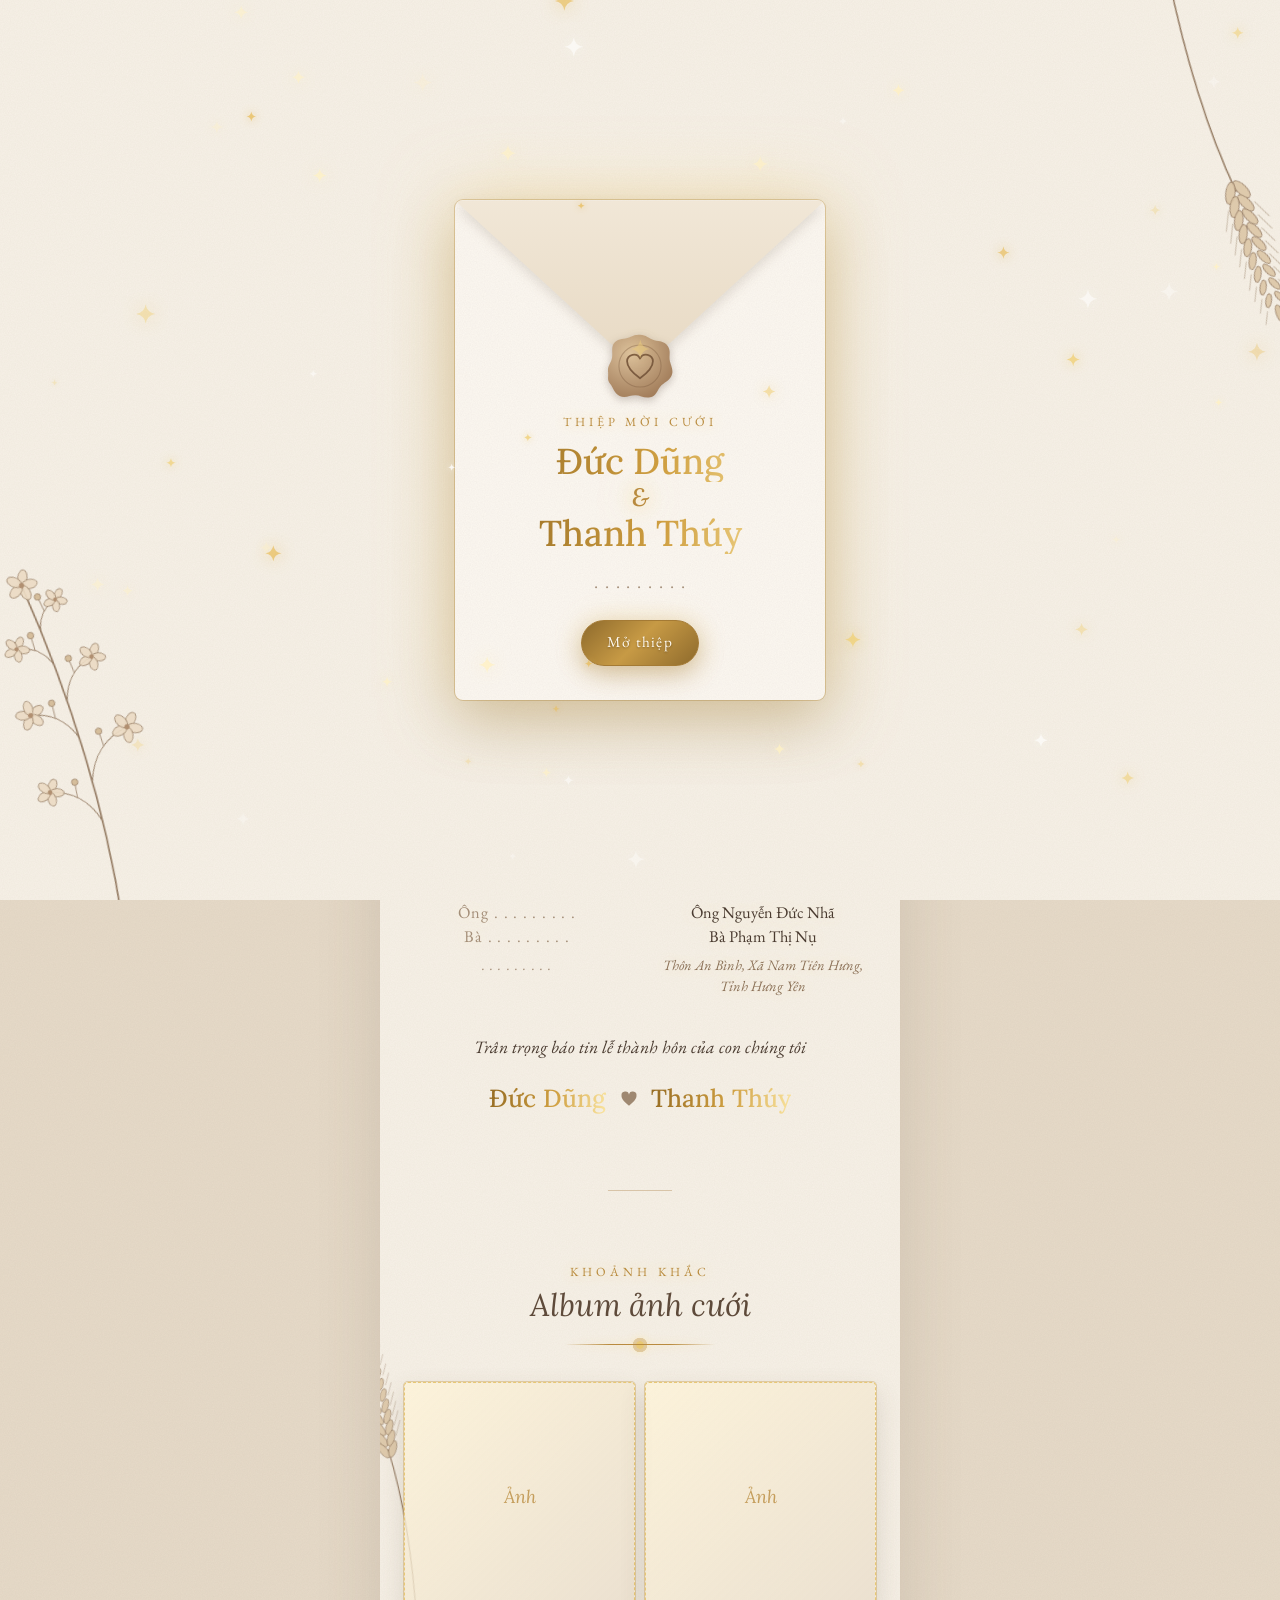
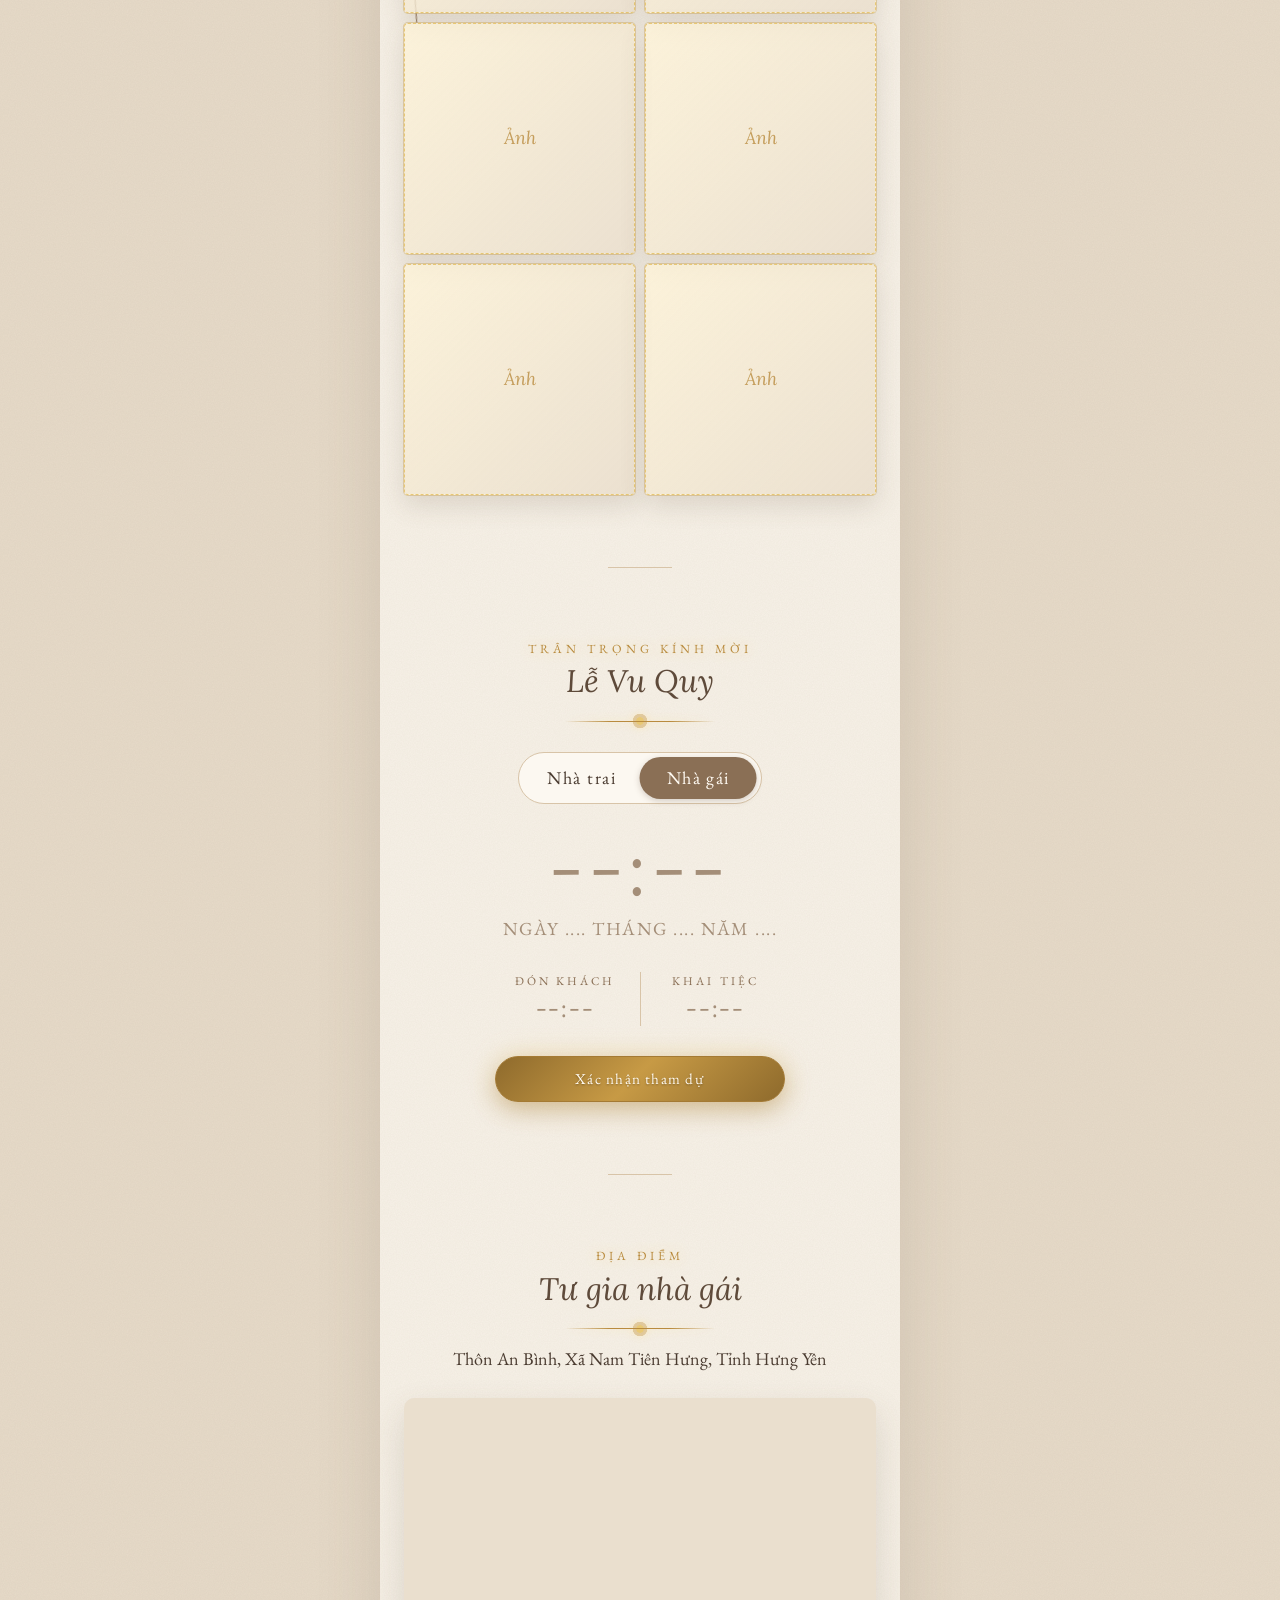
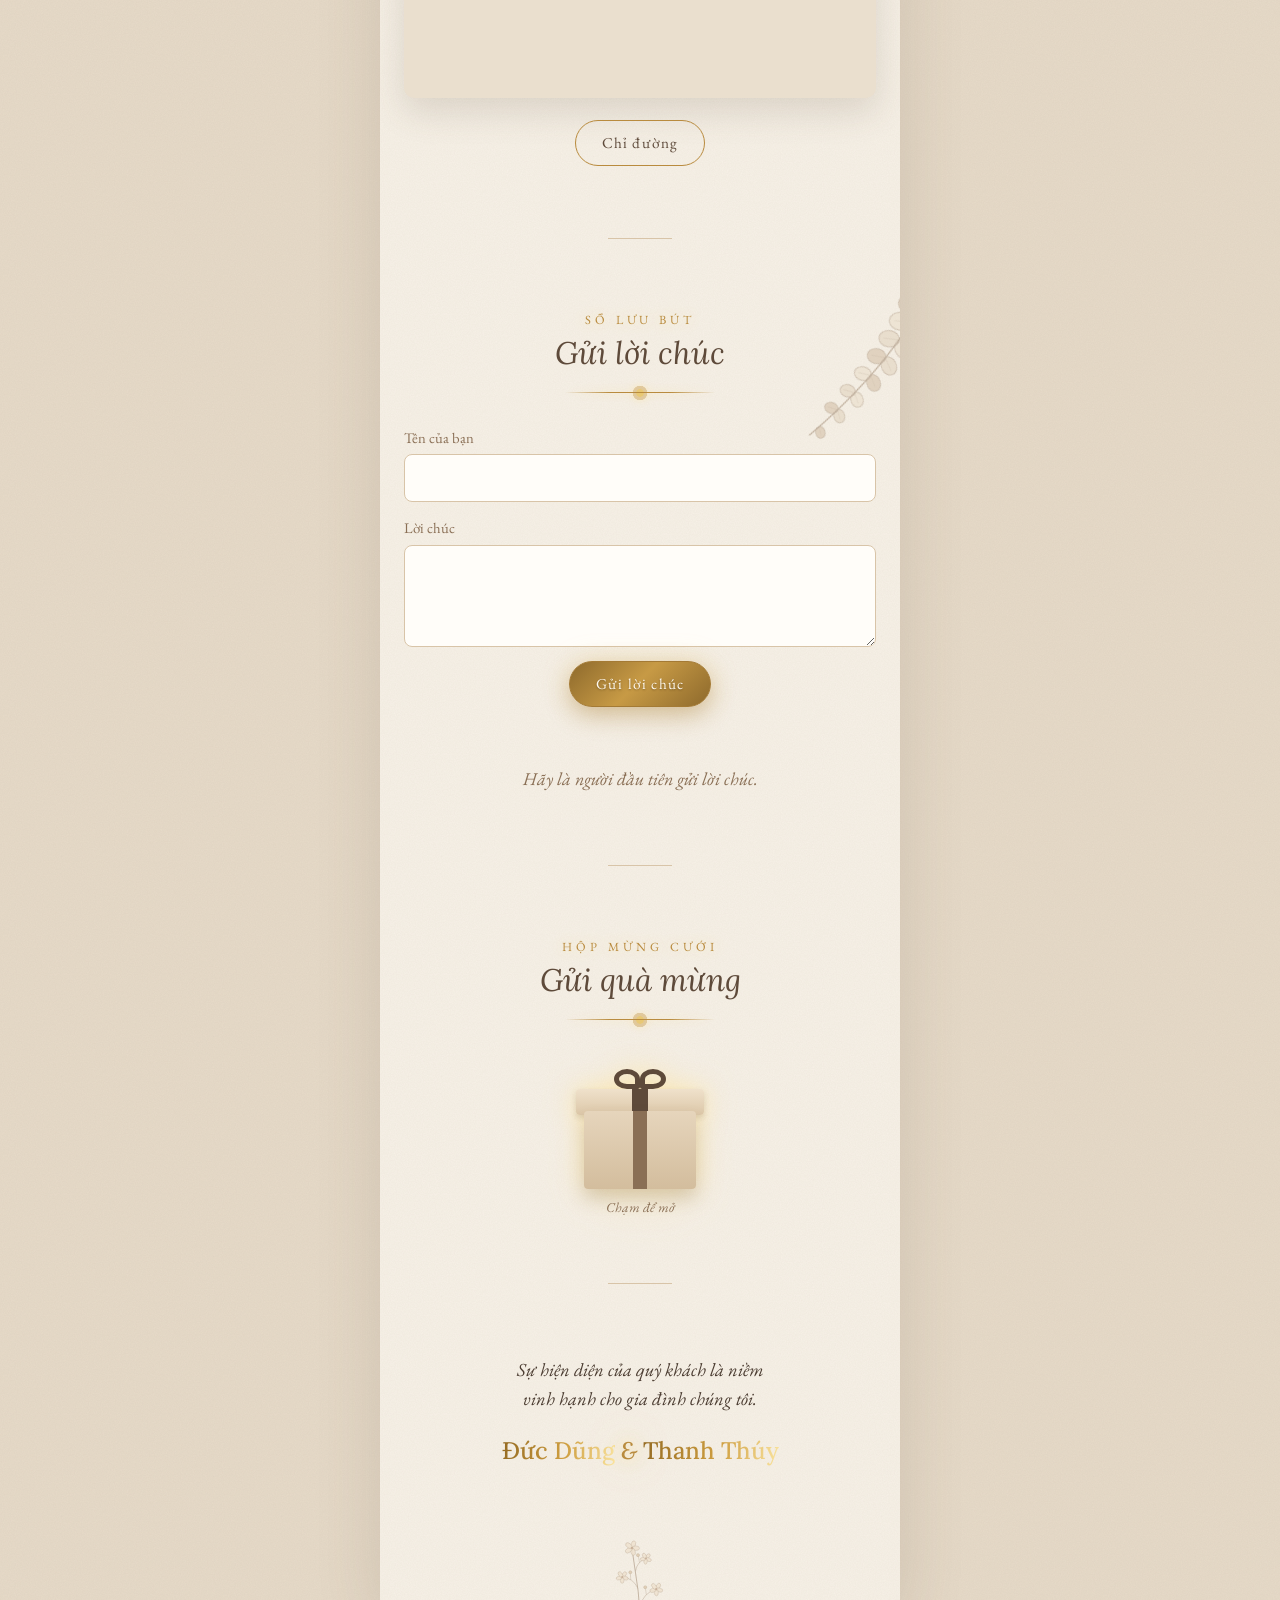
==== index.html @ 17ef4155 "Thiep cuoi Thanh Thuy va Duc Dung" ====
<!doctype html>
<html lang="vi">
<head>
  <meta charset="utf-8">
  <meta name="viewport" content="width=device-width, initial-scale=1">
  <title>Thiệp cưới Đức Dũng &amp; Thanh Thúy</title>
  <meta name="description" content="Trân trọng kính mời bạn đến chung vui cùng gia đình chúng tôi.">
  <!-- Link preview on Zalo / Facebook / Messenger. Edit these three lines by hand. -->
  <meta property="og:title" content="Thiệp cưới Đức Dũng &amp; Thanh Thúy">
  <meta property="og:description" content="Trân trọng kính mời bạn đến chung vui cùng gia đình chúng tôi.">
  <meta property="og:type" content="website">
  <meta name="theme-color" content="#f7f1e7">
  <link rel="preconnect" href="https://fonts.googleapis.com">
  <link rel="preconnect" href="https://fonts.gstatic.com" crossorigin>
  <link href="https://fonts.googleapis.com/css2?family=Lora:ital,wght@0,400;0,500;0,600;1,400;1,500&family=EB+Garamond:ital,wght@0,400;0,500;1,400&display=swap" rel="stylesheet">
  <link rel="stylesheet" href="css/style.css">
  <link rel="stylesheet" href="css/sparkle.css">
</head>
<body class="is-locked">

  <svg width="0" height="0" class="sprite" aria-hidden="true">
    <defs>
      <radialGradient id="sealFill" cx="35%" cy="30%" r="75%">
        <stop offset="0" stop-color="#dcc19c"/>
        <stop offset="1" stop-color="#a27d5a"/>
      </radialGradient>
      <symbol id="seal" viewBox="0 0 100 100">
        <path fill="url(#sealFill)" d="M50 4c9 0 13 6 21 8s15 1 20 9 1 14 3 22 6 14 2 22-11 9-16 15-6 14-15 16-14-3-22-3-15 5-23 1-9-12-14-18S4 67 3 58s5-13 6-21-2-16 4-22 14-4 21-7 9-4 16-4z"/>
        <circle cx="50" cy="50" r="31" fill="none" stroke="#7b5b40" stroke-opacity=".4" stroke-width="1.5"/>
        <path fill="none" stroke="#7b5b40" stroke-width="2.6" stroke-linecap="round" stroke-linejoin="round" d="M50 68C36 58 31 50 31 43a10 10 0 0 1 19-4 10 10 0 0 1 19 4c0 7-5 15-19 25z"/>
      </symbol>
    </defs>
  </svg>

  <!-- ===== Cover ===== -->
  <div class="cover" id="cover">
    <div class="petals" id="petals" aria-hidden="true"></div>
    <img class="decor cover__decor cover__decor--left" data-decor="flower" alt="">
    <img class="decor cover__decor cover__decor--right" data-decor="grain" alt="">
    <div class="envelope">
      <div class="envelope__flap-wrap" aria-hidden="true"><div class="envelope__flap"></div></div>
      <svg class="envelope__seal" aria-hidden="true"><use href="#seal"/></svg>
      <p class="eyebrow">Thiệp mời cưới</p>
      <h1 class="cover__names">
        <span data-text="groom"></span>
        <span class="amp">&amp;</span>
        <span data-text="bride"></span>
      </h1>
      <p class="cover__date" id="coverDate"></p>
      <p class="cover__guest" id="coverGuest" hidden>Trân trọng kính mời<br><strong id="guestName"></strong></p>
      <button class="btn btn--solid" id="openBtn" type="button">Mở thiệp</button>
    </div>
  </div>

  <main class="invite" id="invite">

    <!-- ===== Hero ===== -->
    <section class="section hero">
      <img class="decor hero__decor" data-decor="leaf" data-parallax="0.12" alt="">
      <p class="eyebrow reveal">Chúng mình cưới</p>
      <figure class="polaroid reveal">
        <img id="couplePhoto" alt="Ảnh cô dâu và chú rể">
        <svg class="polaroid__seal" aria-hidden="true"><use href="#seal"/></svg>
      </figure>
      <h2 class="hero__names reveal">
        <span data-text="groom"></span>
        <span class="amp">&amp;</span>
        <span data-text="bride"></span>
      </h2>
    </section>

    <!-- ===== Families ===== -->
    <section class="section families">
      <div class="families__grid reveal">
        <div class="family" id="familyGroom"></div>
        <div class="family" id="familyBride"></div>
      </div>
      <p class="announcement reveal" id="announcement"></p>
      <p class="families__names reveal">
        <span data-text="groom"></span>
        <svg class="mini-heart" viewBox="0 0 24 24" aria-hidden="true"><path d="M12 20C5 14.5 3 11 3 8a4.5 4.5 0 0 1 9-1 4.5 4.5 0 0 1 9 1c0 3-2 6.500-9 12z"/></svg>
        <span data-text="bride"></span>
      </p>
    </section>

    <!-- ===== Album ===== -->
    <section class="section album-section">
      <img class="decor album__decor" data-decor="grain" data-parallax="0.1" alt="">
      <p class="eyebrow reveal">Khoảnh khắc</p>
      <h2 class="title reveal">Album ảnh cưới</h2>
      <div class="album" id="album"></div>
    </section>

    <!-- ===== Event info ===== -->
    <section class="section event" id="event">
      <p class="eyebrow reveal">Trân trọng kính mời</p>
      <div data-swap><h2 class="title reveal" id="eventTitle"></h2></div>

      <div class="side-switch reveal" role="group" aria-label="Chọn tiệc nhà trai hoặc nhà gái">
        <button type="button" class="side-switch__btn" data-side="groom"></button>
        <button type="button" class="side-switch__btn" data-side="bride"></button>
      </div>

      <div class="event__body" id="eventBody" data-swap>
        <p class="event__time" id="eventTime"></p>
        <p class="event__date" id="eventDate"></p>
        <p class="event__lunar" id="eventLunar"></p>

        <dl class="event__times">
          <div><dt>Đón khách</dt><dd id="eventArrival"></dd></div>
          <div><dt>Khai tiệc</dt><dd id="eventStart"></dd></div>
        </dl>

        <div class="calendar" id="calendar"></div>

        <div class="event__actions">
          <button class="btn btn--solid" id="rsvpBtn" type="button">Xác nhận tham dự</button>
          <a class="btn" id="gcalLink" target="_blank" rel="noopener">Thêm vào lịch Google</a>
          <a class="text-link" id="icsLink">Tải tệp lịch (.ics)</a>
        </div>
      </div>
    </section>

    <!-- ===== Map ===== -->
    <section class="section map-section">
      <img class="decor map__decor" data-decor="leaf" data-parallax="0.1" alt="">
      <p class="eyebrow reveal">Địa điểm</p>
      <div data-swap>
        <h2 class="title reveal" id="venueName"></h2>
        <p class="address reveal" id="venueAddress"></p>
        <div class="map reveal"><iframe id="mapFrame" title="Bản đồ địa điểm tổ chức" loading="lazy" referrerpolicy="no-referrer-when-downgrade" allowfullscreen></iframe></div>
        <a class="btn reveal" id="directionsLink" target="_blank" rel="noopener">Chỉ đường</a>
      </div>
    </section>

    <!-- ===== Guestbook ===== -->
    <section class="section guestbook">
      <p class="eyebrow reveal">Sổ lưu bút</p>
      <h2 class="title reveal">Gửi lời chúc</h2>
      <form class="form reveal" id="wishForm" novalidate>
        <label class="field"><span>Tên của bạn</span>
          <input name="name" type="text" maxlength="60" required autocomplete="name"></label>
        <label class="field"><span>Lời chúc</span>
          <textarea name="message" rows="3" maxlength="500" required></textarea></label>
        <label class="field field--trap" aria-hidden="true"><span>Website</span>
          <input name="website" type="text" tabindex="-1" autocomplete="off"></label>
        <button class="btn btn--solid" type="submit">Gửi lời chúc</button>
      </form>
      <ul class="wishes" id="wishList" aria-live="polite"></ul>
      <p class="wishes__empty" id="wishEmpty">Hãy là người đầu tiên gửi lời chúc.</p>
    </section>

    <!-- ===== Gift ===== -->
    <section class="section gift">
      <p class="eyebrow reveal">Hộp mừng cưới</p>
      <h2 class="title reveal">Gửi quà mừng</h2>
      <button class="giftbox reveal" id="giftBox" type="button" aria-expanded="false" aria-controls="giftPanel">
        <span class="giftbox__lid"></span>
        <span class="giftbox__base"></span>
        <span class="giftbox__hint">Chạm để mở</span>
      </button>
      <div class="gift__panel" id="giftPanel" data-swap hidden>
        <img class="gift__qr" id="giftQr" alt="Mã QR chuyển khoản">
        <p class="gift__bank" id="giftBank"></p>
        <p class="gift__name" id="giftName"></p>
        <p class="gift__number"><span id="giftNumber"></span>
          <button class="text-link" id="copyBtn" type="button">Sao chép</button></p>
      </div>
    </section>

    <!-- ===== Footer ===== -->
    <footer class="section footer">
      <img class="decor footer__decor" data-decor="flower" alt="">
      <p class="footer__thanks" id="thanks"></p>
      <p class="footer__names"><span data-text="groom"></span> <span class="amp">&amp;</span> <span data-text="bride"></span></p>
    </footer>
  </main>

  <!-- Petals drifting over the page after the cover opens -->
  <div class="petals petals--page" id="pagePetals" aria-hidden="true"></div>

  <!-- Floating music toggle -->
  <button class="music" id="musicBtn" type="button" aria-pressed="false" aria-label="Bật hoặc tắt nhạc" hidden>
    <svg viewBox="0 0 24 24" aria-hidden="true"><path d="M9 18V6l10-2v12"/><circle cx="6.500" cy="18" r="2.500"/><circle cx="16.500" cy="16" r="2.500"/></svg>
  </button>
  <audio id="bgm" loop preload="none"></audio>

  <!-- RSVP dialog -->
  <dialog class="dialog" id="rsvpDialog" aria-labelledby="rsvpTitle">
    <form class="form" id="rsvpForm" novalidate>
      <h2 class="title" id="rsvpTitle">Xác nhận tham dự</h2>
      <p class="dialog__sub" id="rsvpSide"></p>
      <label class="field"><span>Tên của bạn</span>
        <input name="name" type="text" maxlength="60" required autocomplete="name"></label>
      <fieldset class="field choice">
        <legend>Bạn sẽ tham dự chứ?</legend>
        <label><input type="radio" name="attending" value="Có" checked> Có, mình sẽ đến</label>
        <label><input type="radio" name="attending" value="Không"> Rất tiếc, mình không đến được</label>
      </fieldset>
      <label class="field"><span>Số người tham dự</span>
        <select name="guests">
          <option>1</option><option>2</option><option>3</option><option>4</option><option>5</option>
        </select></label>
      <label class="field"><span>Lời nhắn (không bắt buộc)</span>
        <textarea name="note" rows="2" maxlength="300"></textarea></label>
      <label class="field field--trap" aria-hidden="true"><span>Website</span>
        <input name="website" type="text" tabindex="-1" autocomplete="off"></label>
      <div class="dialog__actions">
        <button class="btn" type="button" id="rsvpCancel">Đóng</button>
        <button class="btn btn--solid" type="submit">Gửi xác nhận</button>
      </div>
    </form>
  </dialog>

  <!-- Photo viewer -->
  <dialog class="lightbox" id="lightbox" aria-label="Xem ảnh">
    <button class="lightbox__nav lightbox__nav--prev" type="button" aria-label="Ảnh trước">‹</button>
    <img id="lightboxImg" alt="">
    <button class="lightbox__nav lightbox__nav--next" type="button" aria-label="Ảnh sau">›</button>
    <button class="lightbox__close" type="button" aria-label="Đóng">×</button>
  </dialog>

  <div class="toast" id="toast" role="status" aria-live="polite"></div>

  <script src="config.js"></script>
  <script src="assets/album/photos.js"></script>
  <script src="js/app.js"></script>
  <script src="js/sparkle.js"></script>
</body>
</html>
---- css/style.css ----
:root {
  --paper: #f7f1e7;
  --cream: #fcf8f1;
  --beige: #eadfce;
  --sand: #d8c4a8;
  --brown: #8a6f55;
  --brown-deep: #5e4a3a;
  --ink: #4a3b30;
  --shadow: 0 14px 34px rgba(94, 74, 58, .16);
  --display: "Lora", Georgia, serif;
  --body: "EB Garamond", Georgia, serif;
  --grain: url("data:image/svg+xml,%3Csvg xmlns='http://www.w3.org/2000/svg' width='220' height='220'%3E%3Cfilter id='n'%3E%3CfeTurbulence type='fractalNoise' baseFrequency='.85' numOctaves='3' stitchTiles='stitch'/%3E%3CfeColorMatrix values='0 0 0 0 .37 0 0 0 0 .29 0 0 0 0 .23 0 0 0 .09 0'/%3E%3C/filter%3E%3Crect width='220' height='220' filter='url(%23n)'/%3E%3C/svg%3E");
}

*, *::before, *::after { box-sizing: border-box; }

html { scroll-behavior: smooth; -webkit-text-size-adjust: 100%; }

body {
  margin: 0;
  background: #e6dac8 var(--grain);
  color: var(--ink);
  font-family: var(--body);
  font-size: 18px;
  line-height: 1.6;
}

body.is-locked { overflow: hidden; }

img { max-width: 100%; display: block; }
h1, h2, p, ul, dl, dd, figure, fieldset { margin: 0; padding: 0; }
fieldset { border: 0; }
button, input, textarea, select { font: inherit; color: inherit; }
[hidden] { display: none !important; }
.sprite { position: absolute; }

/* ---------- shared pieces ---------- */
.eyebrow {
  font-size: .78rem;
  letter-spacing: .32em;
  text-transform: uppercase;
  color: var(--brown);
}

.title {
  font-family: var(--display);
  font-weight: 400;
  font-style: italic;
  font-size: clamp(1.55rem, 6.6vw, 1.95rem);
  line-height: 1.15;
  color: var(--brown-deep);
  margin-top: .35rem;
  text-wrap: balance;
}

.amp { font-family: var(--display); font-style: italic; color: var(--brown); }

.btn {
  display: inline-flex;
  align-items: center;
  justify-content: center;
  min-height: 46px;
  padding: .55rem 1.6rem;
  border: 1px solid var(--brown);
  border-radius: 999px;
  background: transparent;
  color: var(--brown-deep);
  font-size: .95rem;
  letter-spacing: .08em;
  text-decoration: none;
  cursor: pointer;
  transition: background .25s, color .25s, transform .15s;
}
.btn:hover { background: var(--beige); }
.btn:active { transform: scale(.98); }
.btn--solid { background: var(--brown); color: #fffaf2; }
.btn--solid:hover { background: var(--brown-deep); }
.btn[disabled] { opacity: .55; cursor: progress; }

.text-link {
  background: none;
  border: 0;
  padding: .35rem .2rem;
  color: var(--brown);
  font-size: .95rem;
  text-decoration: underline;
  text-underline-offset: 3px;
  cursor: pointer;
}

:focus-visible { outline: 2px solid var(--brown-deep); outline-offset: 3px; }

.decor { position: absolute; pointer-events: none; user-select: none; opacity: .9; will-change: transform; }

.reveal { opacity: 0; transform: translateY(18px); transition: opacity .9s ease, transform .9s ease; }
.reveal.is-visible { opacity: 1; transform: none; }

/* ---------- cover ---------- */
.cover {
  position: fixed;
  inset: 0;
  z-index: 50;
  display: grid;
  place-items: center;
  padding: 24px 16px;
  overflow: hidden;
  background: var(--paper) var(--grain);
  transition: opacity .9s ease .55s, transform 1.1s ease .55s, visibility 0s linear 1.7s;
}
.cover.is-open { opacity: 0; transform: translateY(-5%); visibility: hidden; pointer-events: none; }

.cover__decor--left { left: -40px; bottom: -30px; width: min(46vw, 230px); transform: rotate(-14deg); }
.cover__decor--right { right: -6px; top: -40px; width: min(26vw, 120px); transform: rotate(160deg); }

.envelope {
  position: relative;
  width: min(100%, 370px);
  padding: 212px 26px 34px;
  border-radius: 8px;
  background: var(--cream) var(--grain);
  box-shadow: var(--shadow), 0 0 0 1px rgba(138, 111, 85, .12);
  text-align: center;
}
.envelope__flap-wrap {
  position: absolute;
  inset: 0 0 auto;
  height: 170px;
  filter: drop-shadow(0 5px 6px rgba(94, 74, 58, .16));
  perspective: 900px;
}
.envelope__flap {
  height: 100%;
  border-radius: 8px 8px 0 0;
  background: linear-gradient(#f1e7d7, #e7d9c3);
  clip-path: polygon(0 0, 100% 0, 50% 100%);
  transform-origin: top;
  transition: transform .8s cubic-bezier(.6, 0, .3, 1);
}
.envelope__seal {
  position: absolute;
  top: 132px;
  left: 50%;
  width: 68px;
  height: 68px;
  margin-left: -34px;
  filter: drop-shadow(0 3px 4px rgba(94, 74, 58, .3));
  transition: opacity .35s, transform .5s;
}
.cover.is-opening .envelope__flap { transform: rotateX(180deg); }
.cover.is-opening .envelope__seal { opacity: 0; transform: scale(.7); }

.cover__names {
  margin-top: .6rem;
  font-family: var(--display);
  font-weight: 500;
  font-size: clamp(1.8rem, 8.4vw, 2.25rem);
  line-height: 1.1;
  color: var(--brown-deep);
}
.cover__names span { display: block; }
.cover__names .amp { font-size: .7em; margin: .1em 0; }
.cover__date { margin-top: .9rem; letter-spacing: .28em; color: var(--brown); }
.cover__guest { margin-top: 1rem; font-style: italic; line-height: 1.4; }
.cover__guest strong { font-style: normal; font-weight: 500; font-size: 1.15rem; color: var(--brown-deep); }
.cover .btn { margin-top: 1.4rem; }

.petals { position: absolute; inset: 0; overflow: hidden; pointer-events: none; }
.petals--page { position: fixed; z-index: 30; animation: petals-in 2.5s ease 1s both; }
.petals--page .petal { opacity: .6; }
@keyframes petals-in { from { opacity: 0; } }
.petal {
  position: absolute;
  top: -40px;
  border-radius: 80% 0 80% 0;
  background: linear-gradient(135deg, #ecdcc4, #c9ab88);
  opacity: .75;
  animation: petal-fall linear infinite;
}
@keyframes petal-fall {
  0% { transform: translate3d(0, -5vh, 0) rotate(0deg); }
  50% { transform: translate3d(var(--drift), 55vh, 0) rotate(180deg); }
  100% { transform: translate3d(calc(var(--drift) * -.6), 112vh, 0) rotate(380deg); }
}

/* ---------- invitation column ---------- */
.invite {
  position: relative;
  max-width: 520px;
  margin: 0 auto;
  overflow: hidden;
  background: var(--paper) var(--grain);
  box-shadow: 0 0 60px rgba(94, 74, 58, .16);
}

.section { position: relative; padding: 72px 24px; text-align: center; }
.section + .section::before {
  content: "";
  position: absolute;
  top: 0;
  left: 50%;
  width: 64px;
  height: 1px;
  margin-left: -32px;
  background: var(--sand);
}

/* hero */
.hero { padding-top: 84px; }
.hero__decor { right: -58px; top: 30px; width: 170px; transform: rotate(18deg); }
.polaroid {
  position: relative;
  width: min(78%, 310px);
  margin: 34px auto 0;
  padding: 14px 14px 58px;
  background: #fffdf9;
  box-shadow: var(--shadow);
  rotate: -2.5deg;
}
.polaroid::before {
  content: "";
  position: absolute;
  top: -15px;
  left: 50%;
  width: 96px;
  height: 30px;
  margin-left: -48px;
  background: rgba(216, 196, 168, .8);
  rotate: 3deg;
}
.polaroid img { width: 100%; aspect-ratio: 4 / 5; object-fit: cover; background: var(--beige); }
.polaroid__seal {
  position: absolute;
  right: -20px;
  bottom: 18px;
  width: 76px;
  height: 76px;
  filter: drop-shadow(0 3px 4px rgba(94, 74, 58, .3));
}
.hero__names {
  margin-top: 46px;
  font-family: var(--display);
  font-weight: 500;
  font-size: clamp(1.9rem, 9vw, 2.5rem);
  line-height: 1.08;
  color: var(--brown-deep);
}
.hero__names span { display: block; }
.hero__names .amp { font-size: .65em; margin: .12em 0; }

/* families */
.families__grid { display: grid; grid-template-columns: 1fr 1fr; gap: 20px; }
.family h3 {
  margin: 0 0 .5rem;
  font-size: .78rem;
  font-weight: 400;
  letter-spacing: .28em;
  text-transform: uppercase;
  color: var(--brown);
}
.family p { font-size: 1.02rem; line-height: 1.45; }
.family .family__address { margin-top: .4rem; font-size: .9rem; font-style: italic; color: var(--brown); }
.announcement { margin: 36px auto 0; max-width: 20em; font-style: italic; font-size: 1.1rem; text-wrap: balance; }
.families__names {
  margin-top: 18px;
  display: flex;
  flex-wrap: wrap;
  align-items: center;
  justify-content: center;
  gap: .2em .5em;
  font-family: var(--display);
  font-size: 1.55rem;
  font-weight: 500;
  color: var(--brown-deep);
}
.mini-heart { width: 20px; height: 20px; fill: var(--brown); opacity: .8; }

/* album */
.album__decor { left: -34px; top: 16px; width: 92px; transform: rotate(-12deg); }
.album { margin-top: 30px; }
.album--masonry { columns: 2; column-gap: 10px; }
.album--masonry .album__item { margin-bottom: 10px; break-inside: avoid; }
.album--grid { display: grid; grid-template-columns: repeat(2, 1fr); gap: 10px; }
.album--grid .album__item img { aspect-ratio: 1; object-fit: cover; }
.album__item {
  display: block;
  width: 100%;
  padding: 0;
  border: 0;
  border-radius: 4px;
  overflow: hidden;
  background: var(--beige);
  cursor: zoom-in;
}
.album__item img { width: 100%; height: auto; transition: transform .6s ease; }
.album__item:hover img { transform: scale(1.03); }

/* event */
.side-switch::before {
  content: "";
  position: absolute;
  top: 4px;
  bottom: 4px;
  left: 4px;
  width: calc(50% - 4px);
  border-radius: 999px;
  background: var(--brown);
  box-shadow: 0 2px 6px rgba(94, 74, 58, .25);
  transition: transform .45s cubic-bezier(.5, 0, .2, 1);
}
.side-switch[data-side="bride"]::before { transform: translateX(100%); }
.side-switch {
  position: relative;
  display: inline-grid;
  grid-template-columns: 1fr 1fr;
  margin-top: 24px;
  padding: 4px;
  border: 1px solid var(--sand);
  border-radius: 999px;
  background: var(--cream);
}
.side-switch__btn {
  position: relative;
  min-height: 42px;
  padding: .3rem 1.5rem;
  border: 0;
  border-radius: 999px;
  background: transparent;
  letter-spacing: .08em;
  cursor: pointer;
  transition: color .45s ease;
}
.side-switch__btn[aria-pressed="true"] { color: #fffaf2; }

.event__body { margin-top: 30px; }
[data-swap] { transition: opacity .6s ease, transform .6s cubic-bezier(.2, .7, .2, 1); }
[data-swap].is-switching {
  opacity: 0;
  transform: translateY(10px) scale(.985);
  transition: opacity .28s ease, transform .28s ease;
}
.event__time {
  font-family: var(--display);
  font-size: clamp(3.3rem, 18vw, 4.4rem);
  font-weight: 400;
  line-height: 1;
  color: var(--brown-deep);
  font-variant-numeric: lining-nums;
}
.event__date { margin-top: .6rem; font-size: 1.15rem; letter-spacing: .14em; text-transform: uppercase; }
.event__lunar { margin-top: .25rem; font-style: italic; color: var(--brown); }
.event__times { display: grid; grid-template-columns: 1fr 1fr; margin: 28px auto 0; max-width: 300px; }
.event__times div + div { border-left: 1px solid var(--sand); }
.event__times dt { font-size: .74rem; letter-spacing: .26em; text-transform: uppercase; color: var(--brown); }
.event__times dd { font-family: var(--display); font-size: 1.4rem; font-weight: 500; font-variant-numeric: lining-nums; }

.calendar {
  margin: 34px auto 0;
  max-width: 330px;
  padding: 18px 14px 14px;
  border-radius: 10px;
  background: var(--cream);
  box-shadow: 0 0 0 1px rgba(138, 111, 85, .14);
}
.calendar__caption { font-family: var(--display); font-style: italic; font-size: 1.12rem; color: var(--brown-deep); }
.calendar__grid { display: grid; grid-template-columns: repeat(7, 1fr); gap: 2px; margin-top: 10px; font-variant-numeric: lining-nums; }
.calendar__grid span { display: grid; place-items: center; aspect-ratio: 1; font-size: .95rem; }
.calendar__grid .is-head { font-size: .7rem; letter-spacing: .08em; color: var(--brown); }
.calendar__grid .is-day { border-radius: 50%; background: var(--brown); color: #fffaf2; font-weight: 500; box-shadow: 0 0 0 4px rgba(138, 111, 85, .18); }

.event__actions { display: flex; flex-direction: column; align-items: center; gap: 10px; margin-top: 30px; }
.event__actions .btn { width: min(100%, 290px); }

/* map */
.map__decor { right: -52px; bottom: 30px; width: 130px; transform: rotate(-150deg); opacity: .5; }
.address { margin: .6rem auto 0; max-width: 22em; text-wrap: balance; }
.map { margin: 24px 0 22px; border-radius: 10px; overflow: hidden; box-shadow: var(--shadow); background: var(--beige); }
.map iframe { display: block; width: 100%; height: 300px; border: 0; filter: sepia(.18) saturate(.85); }

/* forms */
.form { display: grid; gap: 14px; margin-top: 26px; text-align: left; }
.field { display: grid; gap: 5px; font-size: .92rem; color: var(--brown); }
.field input[type="text"], .field textarea, .field select {
  width: 100%;
  padding: .6rem .8rem;
  border: 1px solid var(--sand);
  border-radius: 8px;
  background: #fffdf9;
  color: var(--ink);
  font-size: 1.05rem;
}
.field textarea { resize: vertical; }
.field--trap { position: absolute; left: -9999px; width: 1px; height: 1px; overflow: hidden; }
.choice legend { margin-bottom: 6px; }
.choice label { display: flex; align-items: center; gap: .55rem; padding: .3rem 0; font-size: 1.05rem; color: var(--ink); }
.choice input { accent-color: var(--brown); width: 18px; height: 18px; }
.form .btn { justify-self: center; }

.wishes { list-style: none; display: grid; gap: 12px; margin-top: 32px; max-height: 460px; overflow-y: auto; text-align: left; }
.wish { padding: 14px 16px; border-radius: 10px; background: var(--cream); box-shadow: 0 0 0 1px rgba(138, 111, 85, .14); }
.wish__head { display: flex; flex-wrap: wrap; align-items: baseline; justify-content: space-between; gap: 2px 12px; }
.wish__name { font-family: var(--display); font-size: 1.05rem; font-weight: 600; color: var(--brown-deep); }
.wish__time { font-size: .8rem; color: var(--brown); font-variant-numeric: lining-nums; }
.wish__text { margin-top: 4px; white-space: pre-wrap; overflow-wrap: anywhere; }
.wishes__empty { margin-top: 26px; font-style: italic; color: var(--brown); }

/* gift */
.giftbox {
  position: relative;
  display: block;
  width: 150px;
  height: 150px;
  margin: 34px auto 0;
  padding: 0;
  border: 0;
  background: none;
  cursor: pointer;
}
.giftbox__base, .giftbox__lid { position: absolute; left: 50%; border-radius: 4px; }
.giftbox__base {
  bottom: 22px;
  width: 112px;
  height: 78px;
  margin-left: -56px;
  background: linear-gradient(90deg, transparent 44%, var(--brown) 44% 56%, transparent 56%), linear-gradient(#e6d5bc, #d3bd9d);
  box-shadow: 0 10px 18px rgba(94, 74, 58, .2);
}
.giftbox__lid {
  bottom: 96px;
  width: 128px;
  height: 26px;
  margin-left: -64px;
  background: linear-gradient(90deg, transparent 44%, var(--brown-deep) 44% 56%, transparent 56%), linear-gradient(#efe1cb, #dcc7a8);
  box-shadow: 0 3px 6px rgba(94, 74, 58, .18);
  transition: transform .6s cubic-bezier(.3, 1.4, .5, 1);
  animation: lid-nudge 2.6s ease-in-out infinite;
}
.giftbox__lid::before, .giftbox__lid::after {
  content: "";
  position: absolute;
  bottom: 100%;
  width: 26px;
  height: 20px;
  border: 5px solid var(--brown-deep);
  border-radius: 60% 60% 10% 60%;
}
.giftbox__lid::before { right: 50%; }
.giftbox__lid::after { left: 50%; transform: scaleX(-1); }
.giftbox__hint { position: absolute; bottom: -8px; left: 0; right: 0; font-size: .85rem; font-style: italic; color: var(--brown); }
.giftbox[aria-expanded="true"] .giftbox__lid { animation: none; transform: translate(18px, -34px) rotate(14deg); }
@keyframes lid-nudge { 0%, 70%, 100% { transform: none; } 80% { transform: translateY(-6px) rotate(-3deg); } 90% { transform: translateY(-2px) rotate(2deg); } }

.gift__panel {
  margin: 26px auto 0;
  max-width: 300px;
  padding: 22px 20px;
  border-radius: 12px;
  background: var(--cream);
  box-shadow: var(--shadow);
  animation: rise .6s ease both;
}
@keyframes rise { from { opacity: 0; transform: translateY(14px); } }
.gift__qr { width: 210px; margin: 0 auto 14px; border-radius: 6px; }
.gift__bank { font-size: .78rem; letter-spacing: .26em; text-transform: uppercase; color: var(--brown); }
.gift__name { margin-top: .3rem; font-size: 1.05rem; }
.gift__number { font-family: var(--display); font-size: 1.35rem; font-weight: 600; letter-spacing: .06em; color: var(--brown-deep); font-variant-numeric: lining-nums; }
.gift__number .text-link { display: block; margin: 0 auto; font-family: var(--body); font-weight: 400; letter-spacing: 0; }

/* footer */
.footer { padding-bottom: 150px; }
.footer__decor { left: 50%; bottom: -96px; width: 110px; margin-left: -55px; opacity: .55; }
.footer__thanks { max-width: 19em; margin: 0 auto; font-style: italic; font-size: 1.15rem; text-wrap: balance; }
.footer__names { margin-top: 18px; font-family: var(--display); font-size: 1.5rem; font-weight: 500; color: var(--brown-deep); }

/* music */
.music {
  position: fixed;
  right: 16px;
  bottom: 16px;
  z-index: 40;
  width: 48px;
  height: 48px;
  display: grid;
  place-items: center;
  border: 1px solid var(--sand);
  border-radius: 50%;
  background: rgba(252, 248, 241, .92);
  box-shadow: var(--shadow);
  cursor: pointer;
}
.music svg { width: 22px; height: 22px; fill: none; stroke: var(--brown-deep); stroke-width: 1.6; stroke-linecap: round; stroke-linejoin: round; }
.music[aria-pressed="true"] svg { animation: spin 6s linear infinite; }
.music[aria-pressed="false"] { opacity: .65; }
@keyframes spin { to { transform: rotate(360deg); } }

/* dialogs */
.dialog {
  width: min(92vw, 420px);
  max-height: 92vh;
  padding: 26px 22px;
  border: 0;
  border-radius: 14px;
  background: var(--paper) var(--grain);
  color: var(--ink);
  box-shadow: 0 30px 80px rgba(60, 45, 34, .35);
  text-align: center;
}
.dialog::backdrop, .lightbox::backdrop { background: rgba(60, 45, 34, .55); }
.dialog .form { margin-top: 0; }
.dialog__sub { margin-top: -6px; font-style: italic; color: var(--brown); text-align: center; }
.dialog__actions { display: flex; justify-content: center; flex-wrap: wrap; gap: 10px; margin-top: 6px; }

.lightbox { width: 100vw; height: 100vh; max-width: none; max-height: none; margin: 0; padding: 0; border: 0; background: transparent; }
.lightbox[open] { display: grid; place-items: center; }
.lightbox img { max-width: 94vw; max-height: 88vh; border-radius: 4px; box-shadow: 0 20px 60px rgba(0, 0, 0, .4); }
.lightbox button {
  position: absolute;
  width: 46px;
  height: 46px;
  border: 0;
  border-radius: 50%;
  background: rgba(252, 248, 241, .9);
  color: var(--brown-deep);
  font-size: 1.7rem;
  line-height: 1;
  cursor: pointer;
}
.lightbox__nav--prev { left: 10px; top: 50%; margin-top: -23px; }
.lightbox__nav--next { right: 10px; top: 50%; margin-top: -23px; }
.lightbox__close { right: 10px; top: 10px; }

.toast {
  position: fixed;
  left: 50%;
  bottom: 78px;
  z-index: 60;
  max-width: 88vw;
  padding: .6rem 1.2rem;
  border-radius: 999px;
  background: var(--brown-deep);
  color: #fffaf2;
  font-size: .95rem;
  text-align: center;
  opacity: 0;
  transform: translate(-50%, 12px);
  transition: opacity .3s, transform .3s;
  pointer-events: none;
}
.toast.is-shown { opacity: 1; transform: translate(-50%, 0); }

@media (prefers-reduced-motion: reduce) {
  html { scroll-behavior: auto; }
  .petal, .giftbox__lid, .music svg { animation: none !important; }
  .petals { display: none; }
  .reveal { opacity: 1; transform: none; transition: none; }
  .cover, .envelope__flap { transition-duration: .01s; transition-delay: 0s; }
}

/* ===== Placeholders: empty photo frames and blank lines (filled in config.js) ===== */
.polaroid.is-empty::after {
  content: "";
  display: block;
  width: 100%;
  aspect-ratio: 4 / 5;
  border: 1.5px dashed var(--sand);
  background: var(--beige);
  opacity: .8;
}
.album__frame {
  display: block;
  width: 100%;
  aspect-ratio: 1;
  border: 1.5px dashed var(--sand);
  background: var(--beige);
  cursor: default;
  position: relative;
}
.album__frame::after {
  content: "Ảnh";
  position: absolute;
  inset: 0;
  display: grid;
  place-items: center;
  font-family: var(--display);
  font-style: italic;
  color: var(--brown);
  opacity: .55;
}
.is-blank { color: var(--brown); opacity: .75; letter-spacing: .08em; }
---- css/sparkle.css ----
/* Sparkle layer: gold foil, glow and glitter. Loaded after style.css, so it overrides it. */
:root {
  --gold: #b98b3e;
  --gold-2: #e8c874;
  --gold-3: #fff1c2;
}
body {
  background:
    radial-gradient(1100px 620px at 50% -8%, rgba(255, 238, 196, .65), transparent 62%),
    radial-gradient(800px 520px at 105% 38%, rgba(232, 200, 116, .26), transparent 62%),
    radial-gradient(760px 520px at -5% 72%, rgba(222, 170, 130, .24), transparent 62%),
    var(--grain),
    #e6dac8;
  background-attachment: fixed, fixed, fixed, scroll, scroll;
}
.eyebrow { color: var(--gold); letter-spacing: .32em; text-shadow: 0 0 12px rgba(255, 236, 180, .9); }

/* Couple names in moving gold foil */
.cover__names span:not(.amp),
.hero__names span:not(.amp),
.families__names span:not(.amp),
.footer__names span:not(.amp) {
  background: linear-gradient(100deg, #946a22 0%, #cf9f41 24%, #fde9a6 44%, #d8ab4e 60%, #946a22 82%, #cf9f41 100%);
  background-size: 240% 100%;
  -webkit-background-clip: text;
  background-clip: text;
  color: transparent;
  -webkit-text-fill-color: transparent;
  animation: gold-sheen 7s ease-in-out infinite;
}
.cover__names .amp, .hero__names .amp, .footer__names .amp {
  color: var(--gold);
  text-shadow: 0 0 16px rgba(255, 226, 150, .95), 0 0 34px rgba(232, 200, 116, .6);
  animation: amp-glow 3.6s ease-in-out infinite;
}
@keyframes gold-sheen { 0% { background-position: 120% 0; } 100% { background-position: -120% 0; } }
@keyframes amp-glow {
  0%, 100% { opacity: .8; }
  50% { opacity: 1; text-shadow: 0 0 22px rgba(255, 236, 170, 1), 0 0 48px rgba(232, 200, 116, .8); }
}

/* Title ornament: thin gold rule with a jewel */
.title::after {
  content: "";
  display: block;
  width: 150px;
  height: 14px;
  margin: 14px auto 0;
  background:
    linear-gradient(90deg, transparent, var(--gold) 30%, var(--gold) 70%, transparent) center / 100% 1px no-repeat,
    radial-gradient(circle, var(--gold-2) 0 3.5px, rgba(185, 139, 62, .35) 4px 7px, transparent 7.5px) center / 14px 14px no-repeat;
  filter: drop-shadow(0 0 4px rgba(255, 226, 150, .9));
}

/* Gold buttons with a sweeping shine */
.btn {
  position: relative;
  overflow: hidden;
  border-color: var(--gold);
  transition: background .25s, color .25s, transform .15s, box-shadow .25s;
}
.btn:hover { background: rgba(232, 200, 116, .22); box-shadow: 0 6px 22px rgba(185, 139, 62, .32); }
.btn--solid {
  background: linear-gradient(135deg, #8e6a2c 0%, #c79a45 48%, #8e6a2c 100%);
  color: #fffaf0;
  border-color: #a47a34;
  box-shadow: 0 8px 24px rgba(150, 108, 44, .38), 0 0 26px rgba(255, 226, 150, .35);
  text-shadow: 0 1px 2px rgba(70, 46, 12, .45);
}
.btn--solid:hover {
  background: linear-gradient(135deg, #a47a34 0%, #dcb45e 48%, #a47a34 100%);
  box-shadow: 0 10px 30px rgba(150, 108, 44, .5), 0 0 34px rgba(255, 226, 150, .55);
}
.btn--solid::after {
  content: "";
  position: absolute;
  top: 0;
  bottom: 0;
  left: -60%;
  width: 40%;
  background: linear-gradient(100deg, transparent, rgba(255, 255, 255, .55), transparent);
  transform: skewX(-20deg);
  animation: btn-shine 4.6s ease-in-out infinite;
  pointer-events: none;
}
@keyframes btn-shine { 0%, 55% { left: -60%; } 100% { left: 130%; } }

/* Envelope and photo frame glow softly */
.envelope {
  box-shadow: 0 22px 60px rgba(120, 88, 44, .3), 0 0 0 1px rgba(201, 164, 92, .45), 0 0 70px rgba(255, 228, 150, .5);
  animation: halo 5s ease-in-out infinite;
}
@keyframes halo {
  0%, 100% { box-shadow: 0 22px 60px rgba(120, 88, 44, .3), 0 0 0 1px rgba(201, 164, 92, .4), 0 0 50px rgba(255, 228, 150, .35); }
  50% { box-shadow: 0 22px 60px rgba(120, 88, 44, .3), 0 0 0 1px rgba(224, 186, 108, .75), 0 0 90px rgba(255, 232, 160, .7); }
}
.polaroid {
  animation: photo-float 7s ease-in-out infinite;
  box-shadow: 0 16px 40px rgba(94, 74, 58, .22), 0 0 0 1px rgba(201, 164, 92, .4), 0 0 46px rgba(255, 228, 150, .5);
}
@keyframes photo-float { 0%, 100% { translate: 0 0; } 50% { translate: 0 -8px; } }
.family { text-shadow: 0 0 14px rgba(255, 244, 214, .9); }
.album__item {
  box-shadow: 0 0 0 1px rgba(201, 164, 92, .45), 0 10px 26px rgba(94, 74, 58, .16);
  transition: box-shadow .3s, translate .3s;
}
.album__item:hover { translate: 0 -3px; box-shadow: 0 0 0 1px var(--gold-2), 0 14px 34px rgba(185, 139, 62, .4), 0 0 28px rgba(255, 226, 150, .6); }
.album__frame, .polaroid.is-empty::after {
  border-color: var(--gold-2);
  background: linear-gradient(135deg, rgba(255, 244, 214, .7), rgba(234, 223, 206, .9));
}
.album__frame::after { color: var(--gold); opacity: .8; }
.giftbox { filter: drop-shadow(0 0 14px rgba(255, 226, 150, .7)); }

/* Glitter canvas (js/sparkle.js) */
#sparkle { position: fixed; inset: 0; width: 100%; height: 100%; z-index: 55; pointer-events: none; }

@media (prefers-reduced-motion: reduce) {
  .cover__names span, .hero__names span, .families__names span, .footer__names span,
  .amp, .btn--solid::after, .envelope, .polaroid { animation: none !important; }
}
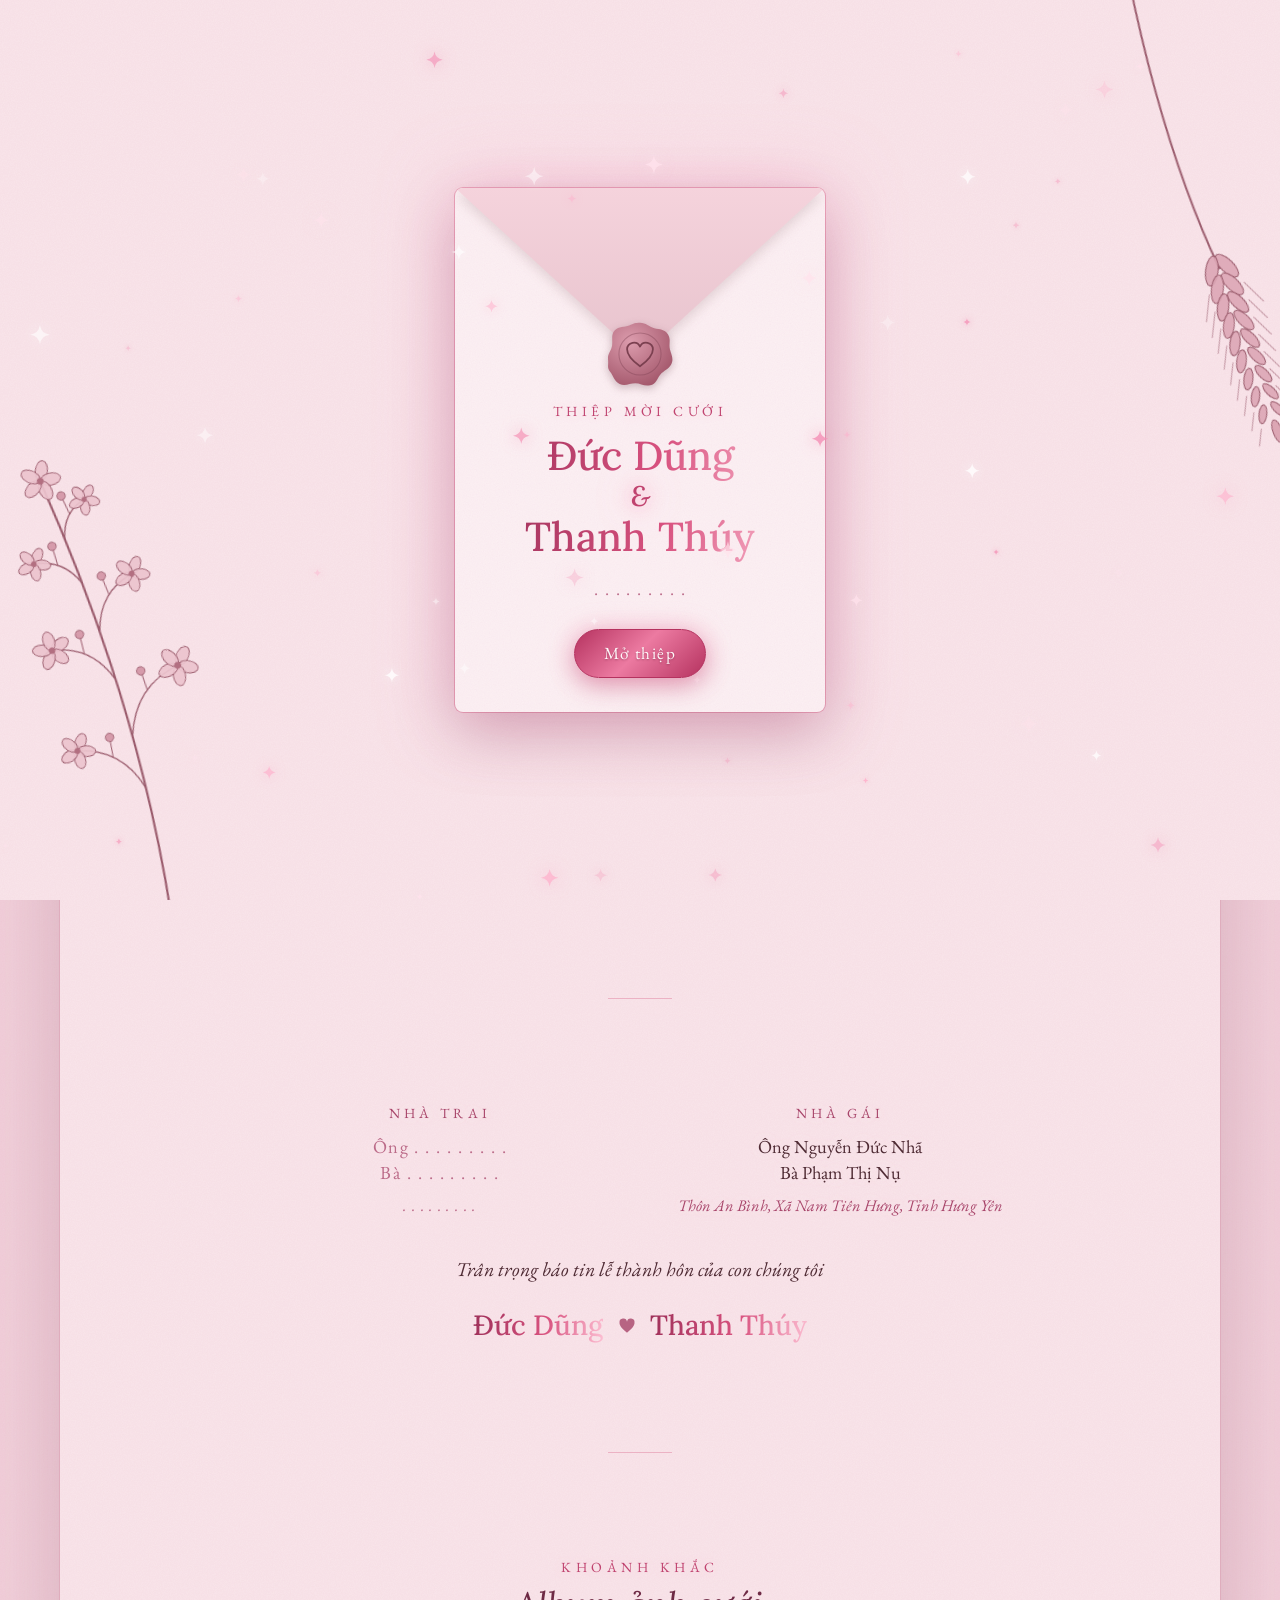
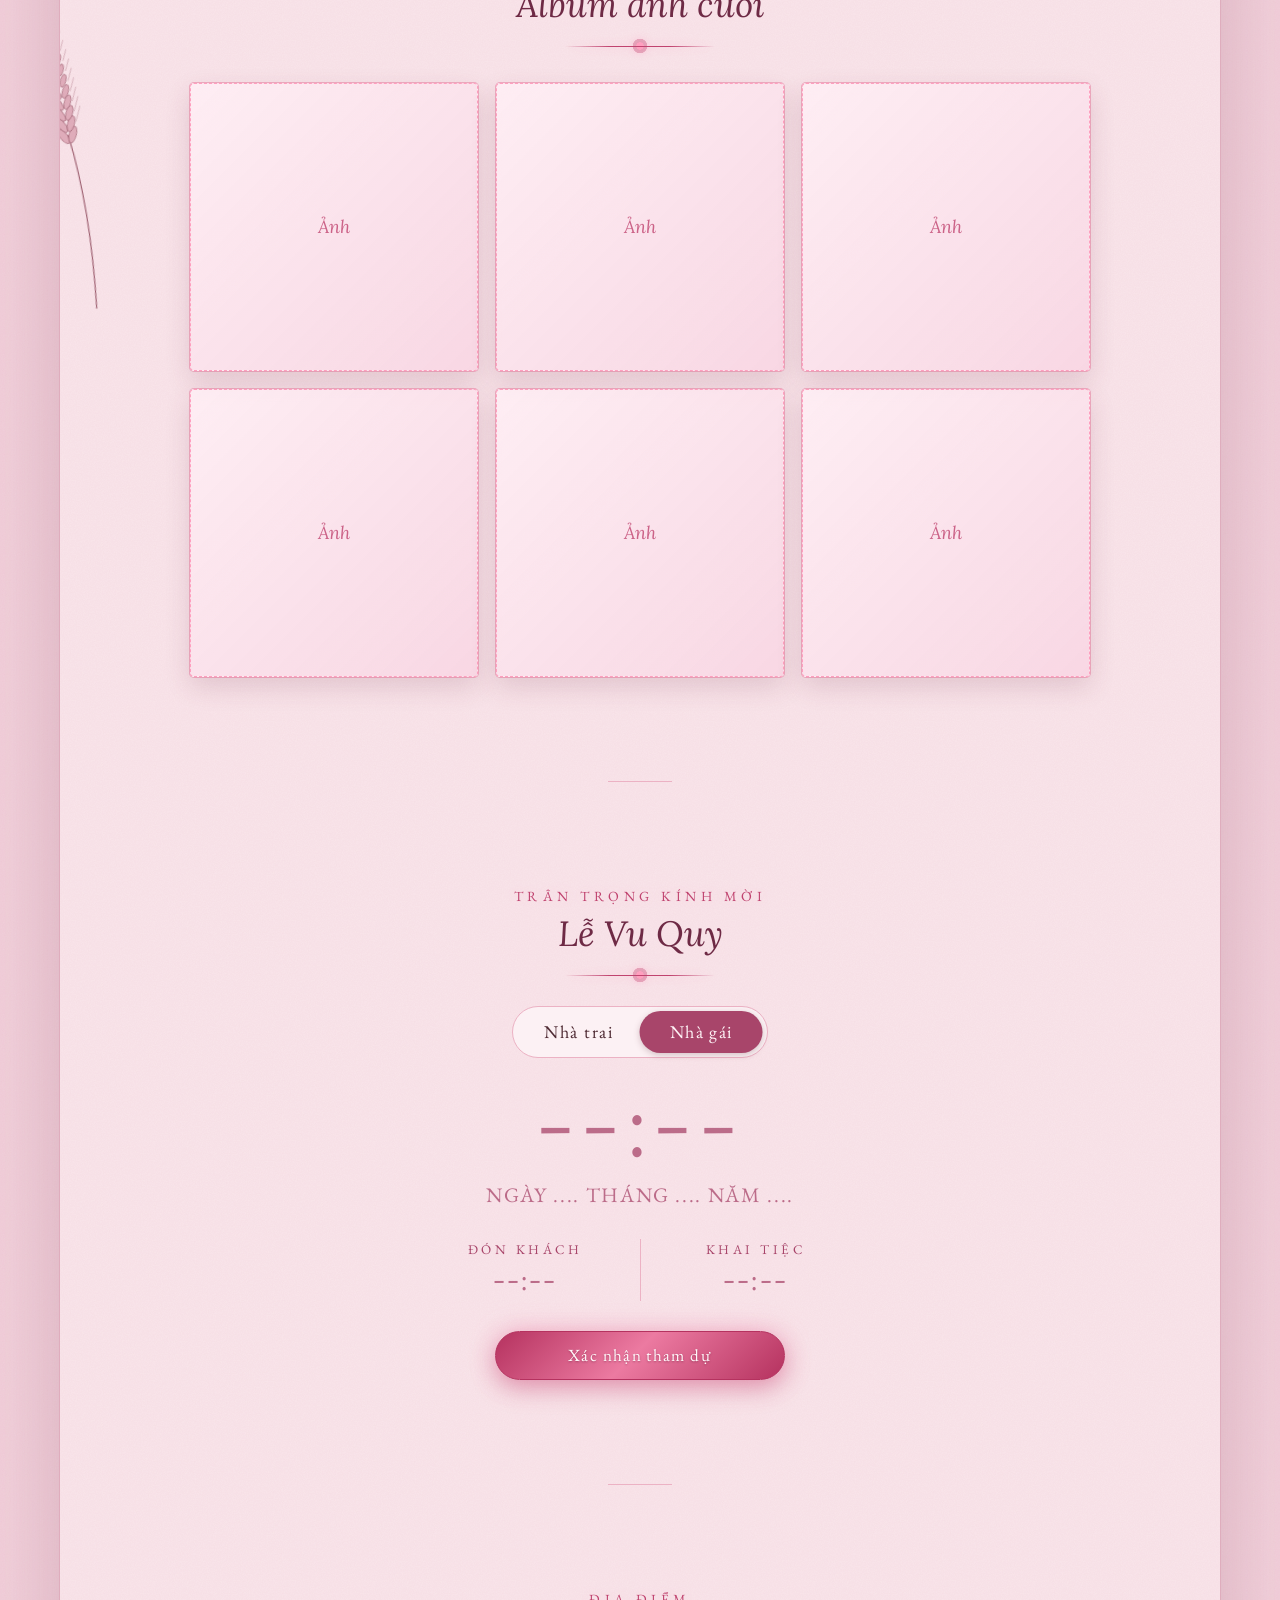
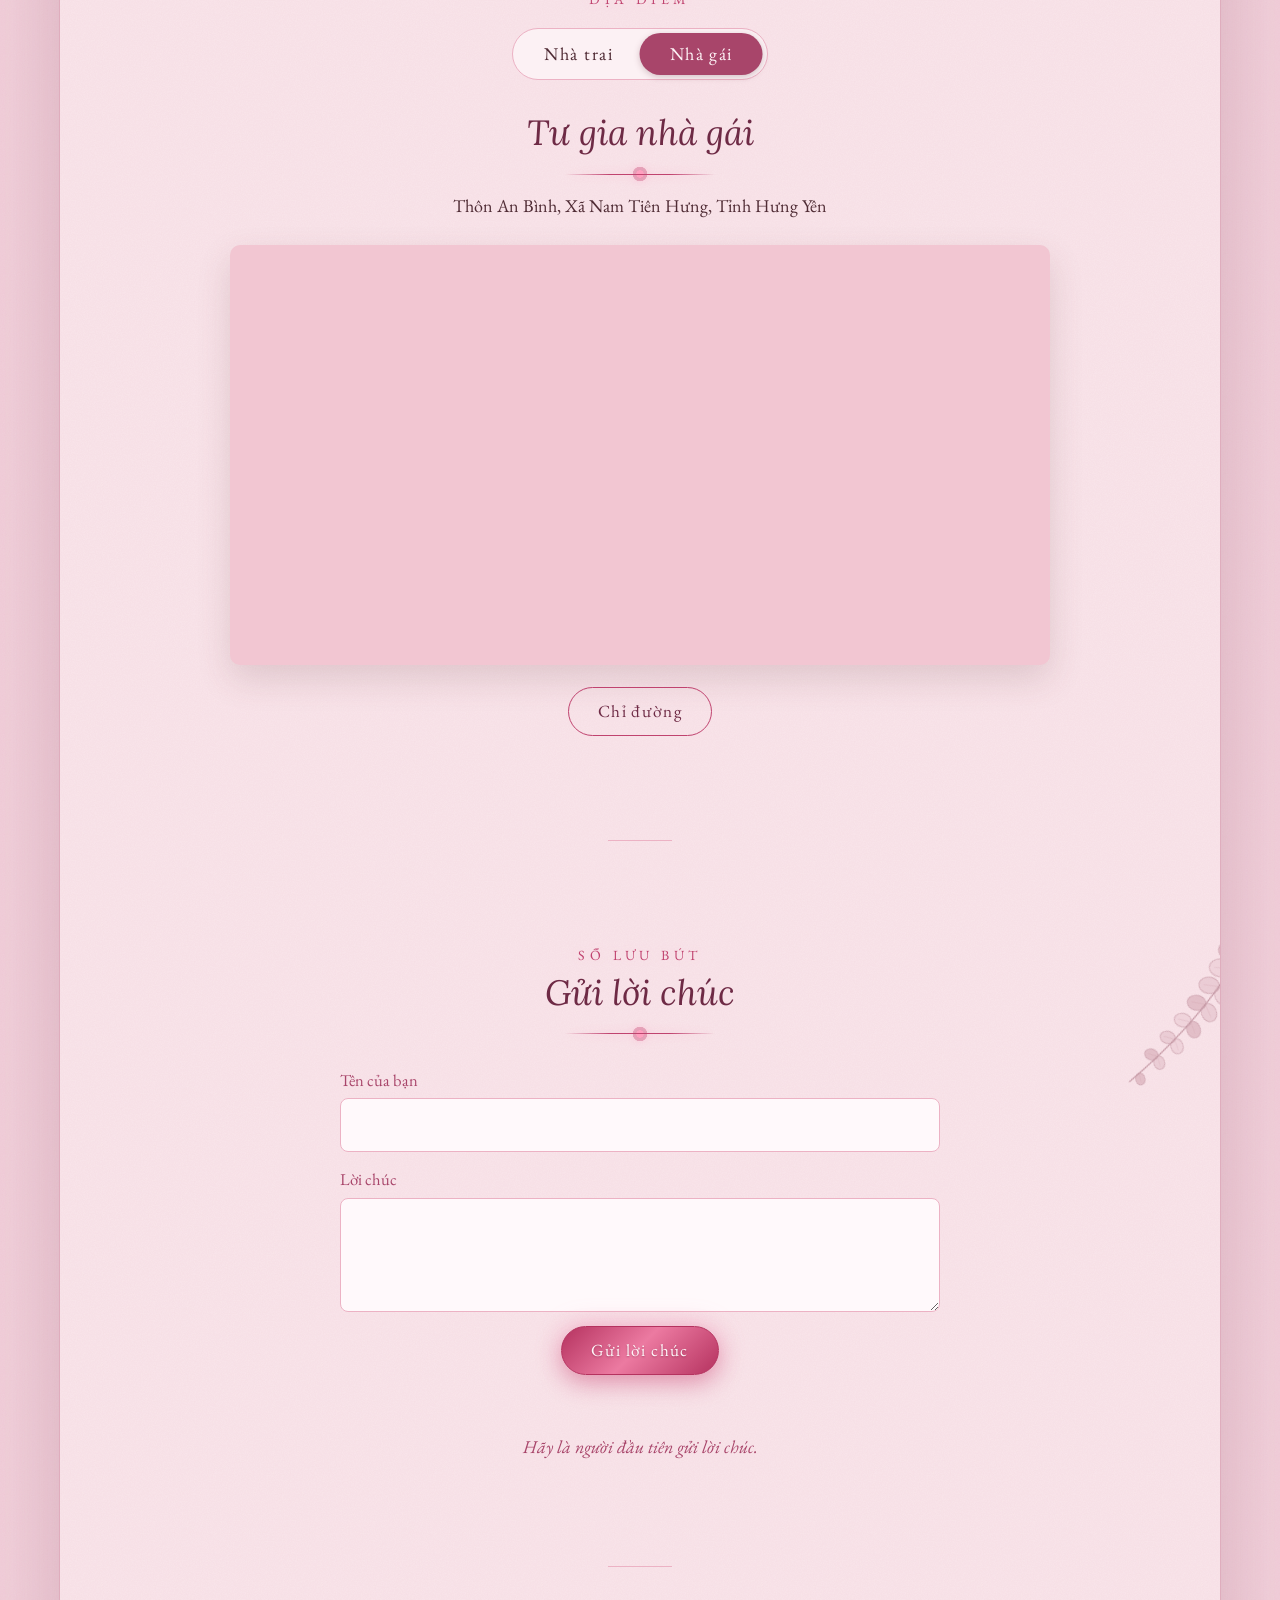
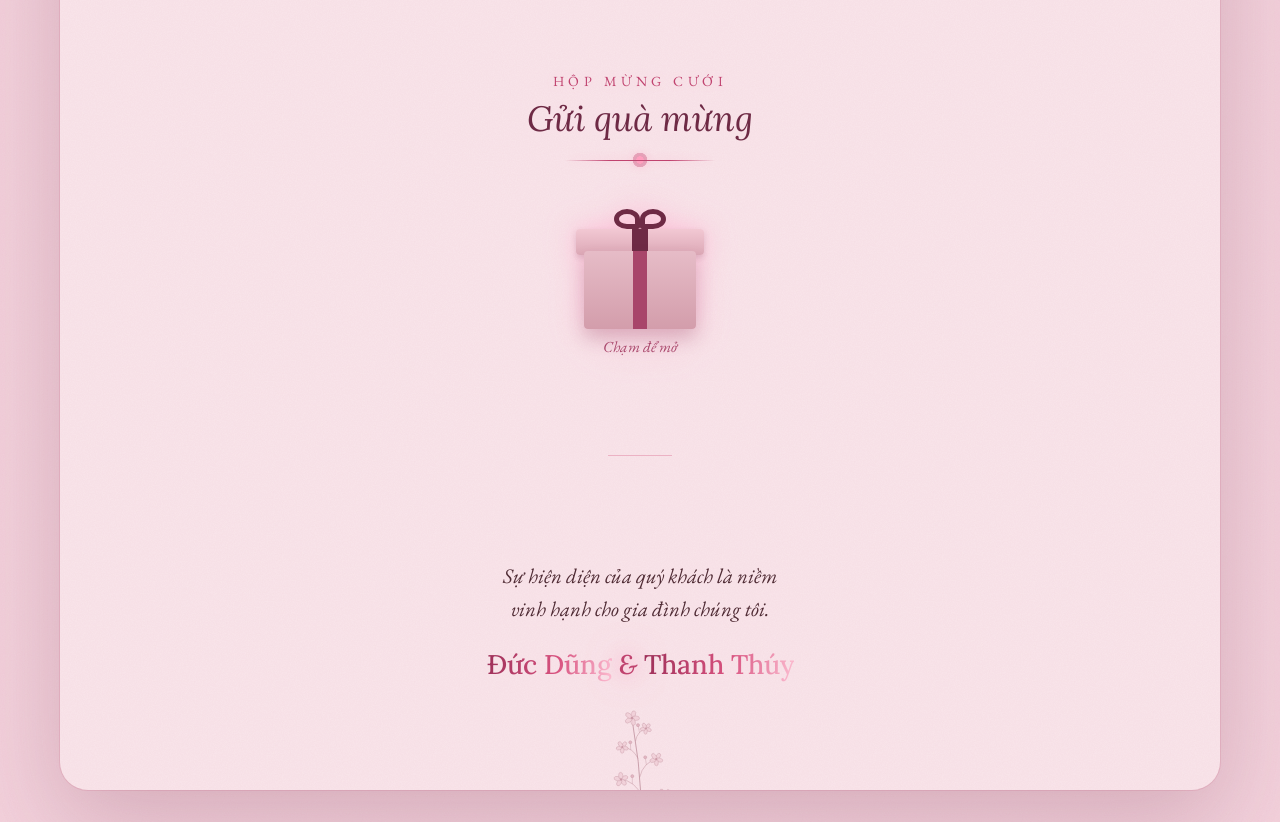
==== commit d1899d11: "Pink theme, desktop layout, venue side switch" ====
--- a/index.html
+++ b/index.html
@@ -9,25 +9,26 @@
   <meta property="og:title" content="Thiệp cưới Đức Dũng &amp; Thanh Thúy">
   <meta property="og:description" content="Trân trọng kính mời bạn đến chung vui cùng gia đình chúng tôi.">
   <meta property="og:type" content="website">
-  <meta name="theme-color" content="#f7f1e7">
+  <meta name="theme-color" content="#f9e5ea">
   <link rel="preconnect" href="https://fonts.googleapis.com">
   <link rel="preconnect" href="https://fonts.gstatic.com" crossorigin>
   <link href="https://fonts.googleapis.com/css2?family=Lora:ital,wght@0,400;0,500;0,600;1,400;1,500&family=EB+Garamond:ital,wght@0,400;0,500;1,400&display=swap" rel="stylesheet">
   <link rel="stylesheet" href="css/style.css">
   <link rel="stylesheet" href="css/sparkle.css">
+  <link rel="stylesheet" href="css/desktop.css">
 </head>
 <body class="is-locked">
 
   <svg width="0" height="0" class="sprite" aria-hidden="true">
     <defs>
       <radialGradient id="sealFill" cx="35%" cy="30%" r="75%">
-        <stop offset="0" stop-color="#dcc19c"/>
-        <stop offset="1" stop-color="#a27d5a"/>
+        <stop offset="0" stop-color="#dc9cad"/>
+        <stop offset="1" stop-color="#a4586c"/>
       </radialGradient>
       <symbol id="seal" viewBox="0 0 100 100">
         <path fill="url(#sealFill)" d="M50 4c9 0 13 6 21 8s15 1 20 9 1 14 3 22 6 14 2 22-11 9-16 15-6 14-15 16-14-3-22-3-15 5-23 1-9-12-14-18S4 67 3 58s5-13 6-21-2-16 4-22 14-4 21-7 9-4 16-4z"/>
-        <circle cx="50" cy="50" r="31" fill="none" stroke="#7b5b40" stroke-opacity=".4" stroke-width="1.5"/>
-        <path fill="none" stroke="#7b5b40" stroke-width="2.6" stroke-linecap="round" stroke-linejoin="round" d="M50 68C36 58 31 50 31 43a10 10 0 0 1 19-4 10 10 0 0 1 19 4c0 7-5 15-19 25z"/>
+        <circle cx="50" cy="50" r="31" fill="none" stroke="#7b4050" stroke-opacity=".4" stroke-width="1.5"/>
+        <path fill="none" stroke="#7b4050" stroke-width="2.6" stroke-linecap="round" stroke-linejoin="round" d="M50 68C36 58 31 50 31 43a10 10 0 0 1 19-4 10 10 0 0 1 19 4c0 7-5 15-19 25z"/>
       </symbol>
     </defs>
   </svg>
@@ -125,6 +126,10 @@
     <section class="section map-section">
       <img class="decor map__decor" data-decor="leaf" data-parallax="0.1" alt="">
       <p class="eyebrow reveal">Địa điểm</p>
+      <div class="side-switch reveal" role="group" aria-label="Chọn địa điểm nhà trai hoặc nhà gái">
+        <button type="button" class="side-switch__btn" data-side="groom"></button>
+        <button type="button" class="side-switch__btn" data-side="bride"></button>
+      </div>
       <div data-swap>
         <h2 class="title reveal" id="venueName"></h2>
         <p class="address reveal" id="venueAddress"></p>
--- a/css/style.css
+++ b/css/style.css
@@ -1,15 +1,15 @@
 :root {
-  --paper: #f7f1e7;
-  --cream: #fcf8f1;
-  --beige: #eadfce;
-  --sand: #d8c4a8;
-  --brown: #8a6f55;
-  --brown-deep: #5e4a3a;
-  --ink: #4a3b30;
-  --shadow: 0 14px 34px rgba(94, 74, 58, .16);
+  --paper: #f9e5ea;
+  --cream: #fcf1f4;
+  --beige: #f2c6d2;
+  --sand: #d8a8b5;
+  --brown: #914e60;
+  --brown-deep: #633541;
+  --ink: #4f2b34;
+  --shadow: 0 14px 34px rgba(99, 53, 65, .16);
   --display: "Lora", Georgia, serif;
   --body: "EB Garamond", Georgia, serif;
-  --grain: url("data:image/svg+xml,%3Csvg xmlns='http://www.w3.org/2000/svg' width='220' height='220'%3E%3Cfilter id='n'%3E%3CfeTurbulence type='fractalNoise' baseFrequency='.85' numOctaves='3' stitchTiles='stitch'/%3E%3CfeColorMatrix values='0 0 0 0 .37 0 0 0 0 .29 0 0 0 0 .23 0 0 0 .09 0'/%3E%3C/filter%3E%3Crect width='220' height='220' filter='url(%23n)'/%3E%3C/svg%3E");
+  --grain: url("data:image/svg+xml,%3Csvg xmlns='http://www.w3.org/2000/svg' width='220' height='220'%3E%3Cfilter id='n'%3E%3CfeTurbulence type='fractalNoise' baseFrequency='.85' numOctaves='3' stitchTiles='stitch'/%3E%3CfeColorMatrix values='0 0 0 0 .70 0 0 0 0 .30 0 0 0 0 .42 0 0 0 .09 0'/%3E%3C/filter%3E%3Crect width='220' height='220' filter='url(%23n)'/%3E%3C/svg%3E");
 }
 
 *, *::before, *::after { box-sizing: border-box; }
@@ -18,7 +18,7 @@
 
 body {
   margin: 0;
-  background: #e6dac8 var(--grain);
+  background: #e6c8d0 var(--grain);
   color: var(--ink);
   font-family: var(--body);
   font-size: 18px;
@@ -73,7 +73,7 @@
 }
 .btn:hover { background: var(--beige); }
 .btn:active { transform: scale(.98); }
-.btn--solid { background: var(--brown); color: #fffaf2; }
+.btn--solid { background: var(--brown); color: #fef3f6; }
 .btn--solid:hover { background: var(--brown-deep); }
 .btn[disabled] { opacity: .55; cursor: progress; }
 
@@ -118,20 +118,20 @@
   padding: 212px 26px 34px;
   border-radius: 8px;
   background: var(--cream) var(--grain);
-  box-shadow: var(--shadow), 0 0 0 1px rgba(138, 111, 85, .12);
+  box-shadow: var(--shadow), 0 0 0 1px rgba(145, 78, 96, .12);
   text-align: center;
 }
 .envelope__flap-wrap {
   position: absolute;
   inset: 0 0 auto;
   height: 170px;
-  filter: drop-shadow(0 5px 6px rgba(94, 74, 58, .16));
+  filter: drop-shadow(0 5px 6px rgba(99, 53, 65, .16));
   perspective: 900px;
 }
 .envelope__flap {
   height: 100%;
   border-radius: 8px 8px 0 0;
-  background: linear-gradient(#f1e7d7, #e7d9c3);
+  background: linear-gradient(#f5d3dc, #e7c3cd);
   clip-path: polygon(0 0, 100% 0, 50% 100%);
   transform-origin: top;
   transition: transform .8s cubic-bezier(.6, 0, .3, 1);
@@ -143,7 +143,7 @@
   width: 68px;
   height: 68px;
   margin-left: -34px;
-  filter: drop-shadow(0 3px 4px rgba(94, 74, 58, .3));
+  filter: drop-shadow(0 3px 4px rgba(99, 53, 65, .3));
   transition: opacity .35s, transform .5s;
 }
 .cover.is-opening .envelope__flap { transform: rotateX(180deg); }
@@ -172,7 +172,7 @@
   position: absolute;
   top: -40px;
   border-radius: 80% 0 80% 0;
-  background: linear-gradient(135deg, #ecdcc4, #c9ab88);
+  background: linear-gradient(135deg, #ecc4cf, #c98899);
   opacity: .75;
   animation: petal-fall linear infinite;
 }
@@ -189,7 +189,7 @@
   margin: 0 auto;
   overflow: hidden;
   background: var(--paper) var(--grain);
-  box-shadow: 0 0 60px rgba(94, 74, 58, .16);
+  box-shadow: 0 0 60px rgba(99, 53, 65, .16);
 }
 
 .section { position: relative; padding: 72px 24px; text-align: center; }
@@ -212,7 +212,7 @@
   width: min(78%, 310px);
   margin: 34px auto 0;
   padding: 14px 14px 58px;
-  background: #fffdf9;
+  background: #fff9fb;
   box-shadow: var(--shadow);
   rotate: -2.5deg;
 }
@@ -224,7 +224,7 @@
   width: 96px;
   height: 30px;
   margin-left: -48px;
-  background: rgba(216, 196, 168, .8);
+  background: rgba(216, 168, 181, .8);
   rotate: 3deg;
 }
 .polaroid img { width: 100%; aspect-ratio: 4 / 5; object-fit: cover; background: var(--beige); }
@@ -234,7 +234,7 @@
   bottom: 18px;
   width: 76px;
   height: 76px;
-  filter: drop-shadow(0 3px 4px rgba(94, 74, 58, .3));
+  filter: drop-shadow(0 3px 4px rgba(99, 53, 65, .3));
 }
 .hero__names {
   margin-top: 46px;
@@ -304,7 +304,7 @@
   width: calc(50% - 4px);
   border-radius: 999px;
   background: var(--brown);
-  box-shadow: 0 2px 6px rgba(94, 74, 58, .25);
+  box-shadow: 0 2px 6px rgba(99, 53, 65, .25);
   transition: transform .45s cubic-bezier(.5, 0, .2, 1);
 }
 .side-switch[data-side="bride"]::before { transform: translateX(100%); }
@@ -329,7 +329,7 @@
   cursor: pointer;
   transition: color .45s ease;
 }
-.side-switch__btn[aria-pressed="true"] { color: #fffaf2; }
+.side-switch__btn[aria-pressed="true"] { color: #fef3f6; }
 
 .event__body { margin-top: 30px; }
 [data-swap] { transition: opacity .6s ease, transform .6s cubic-bezier(.2, .7, .2, 1); }
@@ -359,13 +359,13 @@
   padding: 18px 14px 14px;
   border-radius: 10px;
   background: var(--cream);
-  box-shadow: 0 0 0 1px rgba(138, 111, 85, .14);
+  box-shadow: 0 0 0 1px rgba(145, 78, 96, .14);
 }
 .calendar__caption { font-family: var(--display); font-style: italic; font-size: 1.12rem; color: var(--brown-deep); }
 .calendar__grid { display: grid; grid-template-columns: repeat(7, 1fr); gap: 2px; margin-top: 10px; font-variant-numeric: lining-nums; }
 .calendar__grid span { display: grid; place-items: center; aspect-ratio: 1; font-size: .95rem; }
 .calendar__grid .is-head { font-size: .7rem; letter-spacing: .08em; color: var(--brown); }
-.calendar__grid .is-day { border-radius: 50%; background: var(--brown); color: #fffaf2; font-weight: 500; box-shadow: 0 0 0 4px rgba(138, 111, 85, .18); }
+.calendar__grid .is-day { border-radius: 50%; background: var(--brown); color: #fef3f6; font-weight: 500; box-shadow: 0 0 0 4px rgba(145, 78, 96, .18); }
 
 .event__actions { display: flex; flex-direction: column; align-items: center; gap: 10px; margin-top: 30px; }
 .event__actions .btn { width: min(100%, 290px); }
@@ -384,7 +384,7 @@
   padding: .6rem .8rem;
   border: 1px solid var(--sand);
   border-radius: 8px;
-  background: #fffdf9;
+  background: #fff9fb;
   color: var(--ink);
   font-size: 1.05rem;
 }
@@ -396,7 +396,7 @@
 .form .btn { justify-self: center; }
 
 .wishes { list-style: none; display: grid; gap: 12px; margin-top: 32px; max-height: 460px; overflow-y: auto; text-align: left; }
-.wish { padding: 14px 16px; border-radius: 10px; background: var(--cream); box-shadow: 0 0 0 1px rgba(138, 111, 85, .14); }
+.wish { padding: 14px 16px; border-radius: 10px; background: var(--cream); box-shadow: 0 0 0 1px rgba(145, 78, 96, .14); }
 .wish__head { display: flex; flex-wrap: wrap; align-items: baseline; justify-content: space-between; gap: 2px 12px; }
 .wish__name { font-family: var(--display); font-size: 1.05rem; font-weight: 600; color: var(--brown-deep); }
 .wish__time { font-size: .8rem; color: var(--brown); font-variant-numeric: lining-nums; }
@@ -421,16 +421,16 @@
   width: 112px;
   height: 78px;
   margin-left: -56px;
-  background: linear-gradient(90deg, transparent 44%, var(--brown) 44% 56%, transparent 56%), linear-gradient(#e6d5bc, #d3bd9d);
-  box-shadow: 0 10px 18px rgba(94, 74, 58, .2);
+  background: linear-gradient(90deg, transparent 44%, var(--brown) 44% 56%, transparent 56%), linear-gradient(#e6bcc7, #d39dab);
+  box-shadow: 0 10px 18px rgba(99, 53, 65, .2);
 }
 .giftbox__lid {
   bottom: 96px;
   width: 128px;
   height: 26px;
   margin-left: -64px;
-  background: linear-gradient(90deg, transparent 44%, var(--brown-deep) 44% 56%, transparent 56%), linear-gradient(#efe1cb, #dcc7a8);
-  box-shadow: 0 3px 6px rgba(94, 74, 58, .18);
+  background: linear-gradient(90deg, transparent 44%, var(--brown-deep) 44% 56%, transparent 56%), linear-gradient(#f2c8d3, #dca8b6);
+  box-shadow: 0 3px 6px rgba(99, 53, 65, .18);
   transition: transform .6s cubic-bezier(.3, 1.4, .5, 1);
   animation: lid-nudge 2.6s ease-in-out infinite;
 }
@@ -483,7 +483,7 @@
   place-items: center;
   border: 1px solid var(--sand);
   border-radius: 50%;
-  background: rgba(252, 248, 241, .92);
+  background: rgba(252, 241, 244, .92);
   box-shadow: var(--shadow);
   cursor: pointer;
 }
@@ -501,10 +501,10 @@
   border-radius: 14px;
   background: var(--paper) var(--grain);
   color: var(--ink);
-  box-shadow: 0 30px 80px rgba(60, 45, 34, .35);
+  box-shadow: 0 30px 80px rgba(61, 33, 40, .35);
   text-align: center;
 }
-.dialog::backdrop, .lightbox::backdrop { background: rgba(60, 45, 34, .55); }
+.dialog::backdrop, .lightbox::backdrop { background: rgba(61, 33, 40, .55); }
 .dialog .form { margin-top: 0; }
 .dialog__sub { margin-top: -6px; font-style: italic; color: var(--brown); text-align: center; }
 .dialog__actions { display: flex; justify-content: center; flex-wrap: wrap; gap: 10px; margin-top: 6px; }
@@ -518,7 +518,7 @@
   height: 46px;
   border: 0;
   border-radius: 50%;
-  background: rgba(252, 248, 241, .9);
+  background: rgba(252, 241, 244, .9);
   color: var(--brown-deep);
   font-size: 1.7rem;
   line-height: 1;
@@ -537,7 +537,7 @@
   padding: .6rem 1.2rem;
   border-radius: 999px;
   background: var(--brown-deep);
-  color: #fffaf2;
+  color: #fef3f6;
   font-size: .95rem;
   text-align: center;
   opacity: 0;
--- a/css/sparkle.css
+++ b/css/sparkle.css
@@ -1,27 +1,32 @@
-/* Sparkle layer: gold foil, glow and glitter. Loaded after style.css, so it overrides it. */
+/* Sparkle layer: rose-gold foil, pink glow and glitter. Loaded after style.css, so it overrides it. */
 :root {
-  --gold: #b98b3e;
-  --gold-2: #e8c874;
-  --gold-3: #fff1c2;
+  --brown: #a8456a;        /* main rose accent for text and lines */
+  --brown-deep: #6e2a45;
+  --sand: #ecb2c4;
+  --gold: #c0436f;         /* "foil" accent, kept as --gold for the rules below */
+  --gold-2: #ff9fbf;
+  --gold-3: #ffe0ea;
 }
 body {
   background:
-    radial-gradient(1100px 620px at 50% -8%, rgba(255, 238, 196, .65), transparent 62%),
-    radial-gradient(800px 520px at 105% 38%, rgba(232, 200, 116, .26), transparent 62%),
-    radial-gradient(760px 520px at -5% 72%, rgba(222, 170, 130, .24), transparent 62%),
+    radial-gradient(1100px 620px at 50% -8%, rgba(255, 214, 228, .85), transparent 62%),
+    radial-gradient(800px 520px at 105% 38%, rgba(255, 170, 200, .30), transparent 62%),
+    radial-gradient(760px 520px at -5% 72%, rgba(244, 150, 186, .26), transparent 62%),
     var(--grain),
-    #e6dac8;
+    #f3d3dd;
   background-attachment: fixed, fixed, fixed, scroll, scroll;
 }
-.eyebrow { color: var(--gold); letter-spacing: .32em; text-shadow: 0 0 12px rgba(255, 236, 180, .9); }
+.eyebrow { color: var(--gold); letter-spacing: .32em; text-shadow: 0 0 12px rgba(255, 220, 232, .95); }
 
-/* Couple names in moving gold foil */
+/* Couple names in moving rose-gold foil */
 .cover__names span:not(.amp),
 .hero__names span:not(.amp),
 .families__names span:not(.amp),
 .footer__names span:not(.amp) {
-  background: linear-gradient(100deg, #946a22 0%, #cf9f41 24%, #fde9a6 44%, #d8ab4e 60%, #946a22 82%, #cf9f41 100%);
+  background: linear-gradient(100deg, #9c2f58 0%, #d8527f 24%, #ffc6d8 44%, #e0698f 60%, #9c2f58 82%, #d8527f 100%);
   background-size: 240% 100%;
+  padding-bottom: .14em;   /* room for descenders (y, g) inside the clipped box */
+  margin-bottom: -.14em;
   -webkit-background-clip: text;
   background-clip: text;
   color: transparent;
@@ -30,16 +35,16 @@
 }
 .cover__names .amp, .hero__names .amp, .footer__names .amp {
   color: var(--gold);
-  text-shadow: 0 0 16px rgba(255, 226, 150, .95), 0 0 34px rgba(232, 200, 116, .6);
+  text-shadow: 0 0 16px rgba(255, 170, 200, .95), 0 0 34px rgba(255, 140, 180, .6);
   animation: amp-glow 3.6s ease-in-out infinite;
 }
 @keyframes gold-sheen { 0% { background-position: 120% 0; } 100% { background-position: -120% 0; } }
 @keyframes amp-glow {
   0%, 100% { opacity: .8; }
-  50% { opacity: 1; text-shadow: 0 0 22px rgba(255, 236, 170, 1), 0 0 48px rgba(232, 200, 116, .8); }
+  50% { opacity: 1; text-shadow: 0 0 22px rgba(255, 190, 215, 1), 0 0 48px rgba(255, 150, 190, .8); }
 }
 
-/* Title ornament: thin gold rule with a jewel */
+/* Title ornament: thin rose rule with a jewel */
 .title::after {
   content: "";
   display: block;
@@ -48,28 +53,28 @@
   margin: 14px auto 0;
   background:
     linear-gradient(90deg, transparent, var(--gold) 30%, var(--gold) 70%, transparent) center / 100% 1px no-repeat,
-    radial-gradient(circle, var(--gold-2) 0 3.5px, rgba(185, 139, 62, .35) 4px 7px, transparent 7.5px) center / 14px 14px no-repeat;
-  filter: drop-shadow(0 0 4px rgba(255, 226, 150, .9));
+    radial-gradient(circle, var(--gold-2) 0 3.5px, rgba(192, 67, 111, .35) 4px 7px, transparent 7.5px) center / 14px 14px no-repeat;
+  filter: drop-shadow(0 0 4px rgba(255, 170, 200, .9));
 }
 
-/* Gold buttons with a sweeping shine */
+/* Rose buttons with a sweeping shine */
 .btn {
   position: relative;
   overflow: hidden;
   border-color: var(--gold);
   transition: background .25s, color .25s, transform .15s, box-shadow .25s;
 }
-.btn:hover { background: rgba(232, 200, 116, .22); box-shadow: 0 6px 22px rgba(185, 139, 62, .32); }
+.btn:hover { background: rgba(255, 159, 191, .22); box-shadow: 0 6px 22px rgba(192, 67, 111, .30); }
 .btn--solid {
-  background: linear-gradient(135deg, #8e6a2c 0%, #c79a45 48%, #8e6a2c 100%);
-  color: #fffaf0;
-  border-color: #a47a34;
-  box-shadow: 0 8px 24px rgba(150, 108, 44, .38), 0 0 26px rgba(255, 226, 150, .35);
-  text-shadow: 0 1px 2px rgba(70, 46, 12, .45);
+  background: linear-gradient(135deg, #b5325f 0%, #ec7aa1 48%, #b5325f 100%);
+  color: #fff8fa;
+  border-color: #b5325f;
+  box-shadow: 0 8px 24px rgba(181, 50, 95, .38), 0 0 26px rgba(255, 150, 190, .40);
+  text-shadow: 0 1px 2px rgba(110, 30, 60, .45);
 }
 .btn--solid:hover {
-  background: linear-gradient(135deg, #a47a34 0%, #dcb45e 48%, #a47a34 100%);
-  box-shadow: 0 10px 30px rgba(150, 108, 44, .5), 0 0 34px rgba(255, 226, 150, .55);
+  background: linear-gradient(135deg, #c63d6c 0%, #f48cb0 48%, #c63d6c 100%);
+  box-shadow: 0 10px 30px rgba(181, 50, 95, .5), 0 0 34px rgba(255, 150, 190, .6);
 }
 .btn--solid::after {
   content: "";
@@ -78,7 +83,7 @@
   bottom: 0;
   left: -60%;
   width: 40%;
-  background: linear-gradient(100deg, transparent, rgba(255, 255, 255, .55), transparent);
+  background: linear-gradient(100deg, transparent, rgba(255, 255, 255, .6), transparent);
   transform: skewX(-20deg);
   animation: btn-shine 4.6s ease-in-out infinite;
   pointer-events: none;
@@ -87,30 +92,33 @@
 
 /* Envelope and photo frame glow softly */
 .envelope {
-  box-shadow: 0 22px 60px rgba(120, 88, 44, .3), 0 0 0 1px rgba(201, 164, 92, .45), 0 0 70px rgba(255, 228, 150, .5);
+  box-shadow: 0 22px 60px rgba(120, 44, 76, .28), 0 0 0 1px rgba(224, 105, 143, .45), 0 0 70px rgba(255, 170, 205, .5);
   animation: halo 5s ease-in-out infinite;
 }
 @keyframes halo {
-  0%, 100% { box-shadow: 0 22px 60px rgba(120, 88, 44, .3), 0 0 0 1px rgba(201, 164, 92, .4), 0 0 50px rgba(255, 228, 150, .35); }
-  50% { box-shadow: 0 22px 60px rgba(120, 88, 44, .3), 0 0 0 1px rgba(224, 186, 108, .75), 0 0 90px rgba(255, 232, 160, .7); }
+  0%, 100% { box-shadow: 0 22px 60px rgba(120, 44, 76, .28), 0 0 0 1px rgba(224, 105, 143, .4), 0 0 50px rgba(255, 170, 205, .35); }
+  50% { box-shadow: 0 22px 60px rgba(120, 44, 76, .28), 0 0 0 1px rgba(236, 122, 161, .75), 0 0 90px rgba(255, 175, 210, .7); }
 }
 .polaroid {
   animation: photo-float 7s ease-in-out infinite;
-  box-shadow: 0 16px 40px rgba(94, 74, 58, .22), 0 0 0 1px rgba(201, 164, 92, .4), 0 0 46px rgba(255, 228, 150, .5);
+  box-shadow: 0 16px 40px rgba(110, 42, 69, .22), 0 0 0 1px rgba(224, 105, 143, .4), 0 0 46px rgba(255, 170, 205, .5);
 }
 @keyframes photo-float { 0%, 100% { translate: 0 0; } 50% { translate: 0 -8px; } }
-.family { text-shadow: 0 0 14px rgba(255, 244, 214, .9); }
+.family { text-shadow: 0 0 14px rgba(255, 238, 244, .9); }
 .album__item {
-  box-shadow: 0 0 0 1px rgba(201, 164, 92, .45), 0 10px 26px rgba(94, 74, 58, .16);
+  box-shadow: 0 0 0 1px rgba(224, 105, 143, .45), 0 10px 26px rgba(110, 42, 69, .16);
   transition: box-shadow .3s, translate .3s;
 }
-.album__item:hover { translate: 0 -3px; box-shadow: 0 0 0 1px var(--gold-2), 0 14px 34px rgba(185, 139, 62, .4), 0 0 28px rgba(255, 226, 150, .6); }
+.album__item:hover { translate: 0 -3px; box-shadow: 0 0 0 1px var(--gold-2), 0 14px 34px rgba(192, 67, 111, .4), 0 0 28px rgba(255, 170, 205, .6); }
 .album__frame, .polaroid.is-empty::after {
   border-color: var(--gold-2);
-  background: linear-gradient(135deg, rgba(255, 244, 214, .7), rgba(234, 223, 206, .9));
+  background: linear-gradient(135deg, rgba(255, 240, 246, .8), rgba(248, 214, 227, .9));
 }
 .album__frame::after { color: var(--gold); opacity: .8; }
-.giftbox { filter: drop-shadow(0 0 14px rgba(255, 226, 150, .7)); }
+.giftbox { filter: drop-shadow(0 0 14px rgba(255, 170, 205, .7)); }
+
+/* Venue switch sits right under the "Địa điểm" label: give it breathing room */
+.map-section .side-switch { margin: 18px auto 26px; }
 
 /* Glitter canvas (js/sparkle.js) */
 #sparkle { position: fixed; inset: 0; width: 100%; height: 100%; z-index: 55; pointer-events: none; }
--- a/css/desktop.css
+++ b/css/desktop.css
@@ -0,0 +1,28 @@
+/* Wider layout for tablets and computers. The phone layout (single column) is the default in style.css. */
+@media (min-width: 900px) {
+  html { font-size: 18px; }
+  .invite {
+    max-width: 1080px;
+    margin: 32px auto;
+    border-radius: 28px;
+    box-shadow: 0 30px 90px rgba(110, 42, 69, .22), 0 0 0 1px rgba(236, 178, 196, .6);
+  }
+  .section { padding: 104px 64px; }
+  .hero { padding-top: 112px; }
+  .hero__decor { right: 6%; width: 230px; }
+  .polaroid { width: min(44%, 380px); }
+  .families__grid { max-width: 780px; margin-left: auto; margin-right: auto; }
+  .album { max-width: 900px; margin-left: auto; margin-right: auto; }
+  .album--grid { grid-template-columns: repeat(3, 1fr); gap: 18px; }
+  .event__times, .calendar { max-width: 460px; }
+  .map { max-width: 820px; margin-left: auto; margin-right: auto; }
+  .map iframe { height: 420px; }
+  .form { max-width: 600px; margin-left: auto; margin-right: auto; }
+  .wishes { max-width: 640px; margin-left: auto; margin-right: auto; }
+  .side-switch { margin-left: auto; margin-right: auto; }
+  .cover__decor--left { width: 300px; }
+  .cover__decor--right { width: 160px; }
+}
+@media (min-width: 1280px) {
+  .invite { max-width: 1160px; }
+}
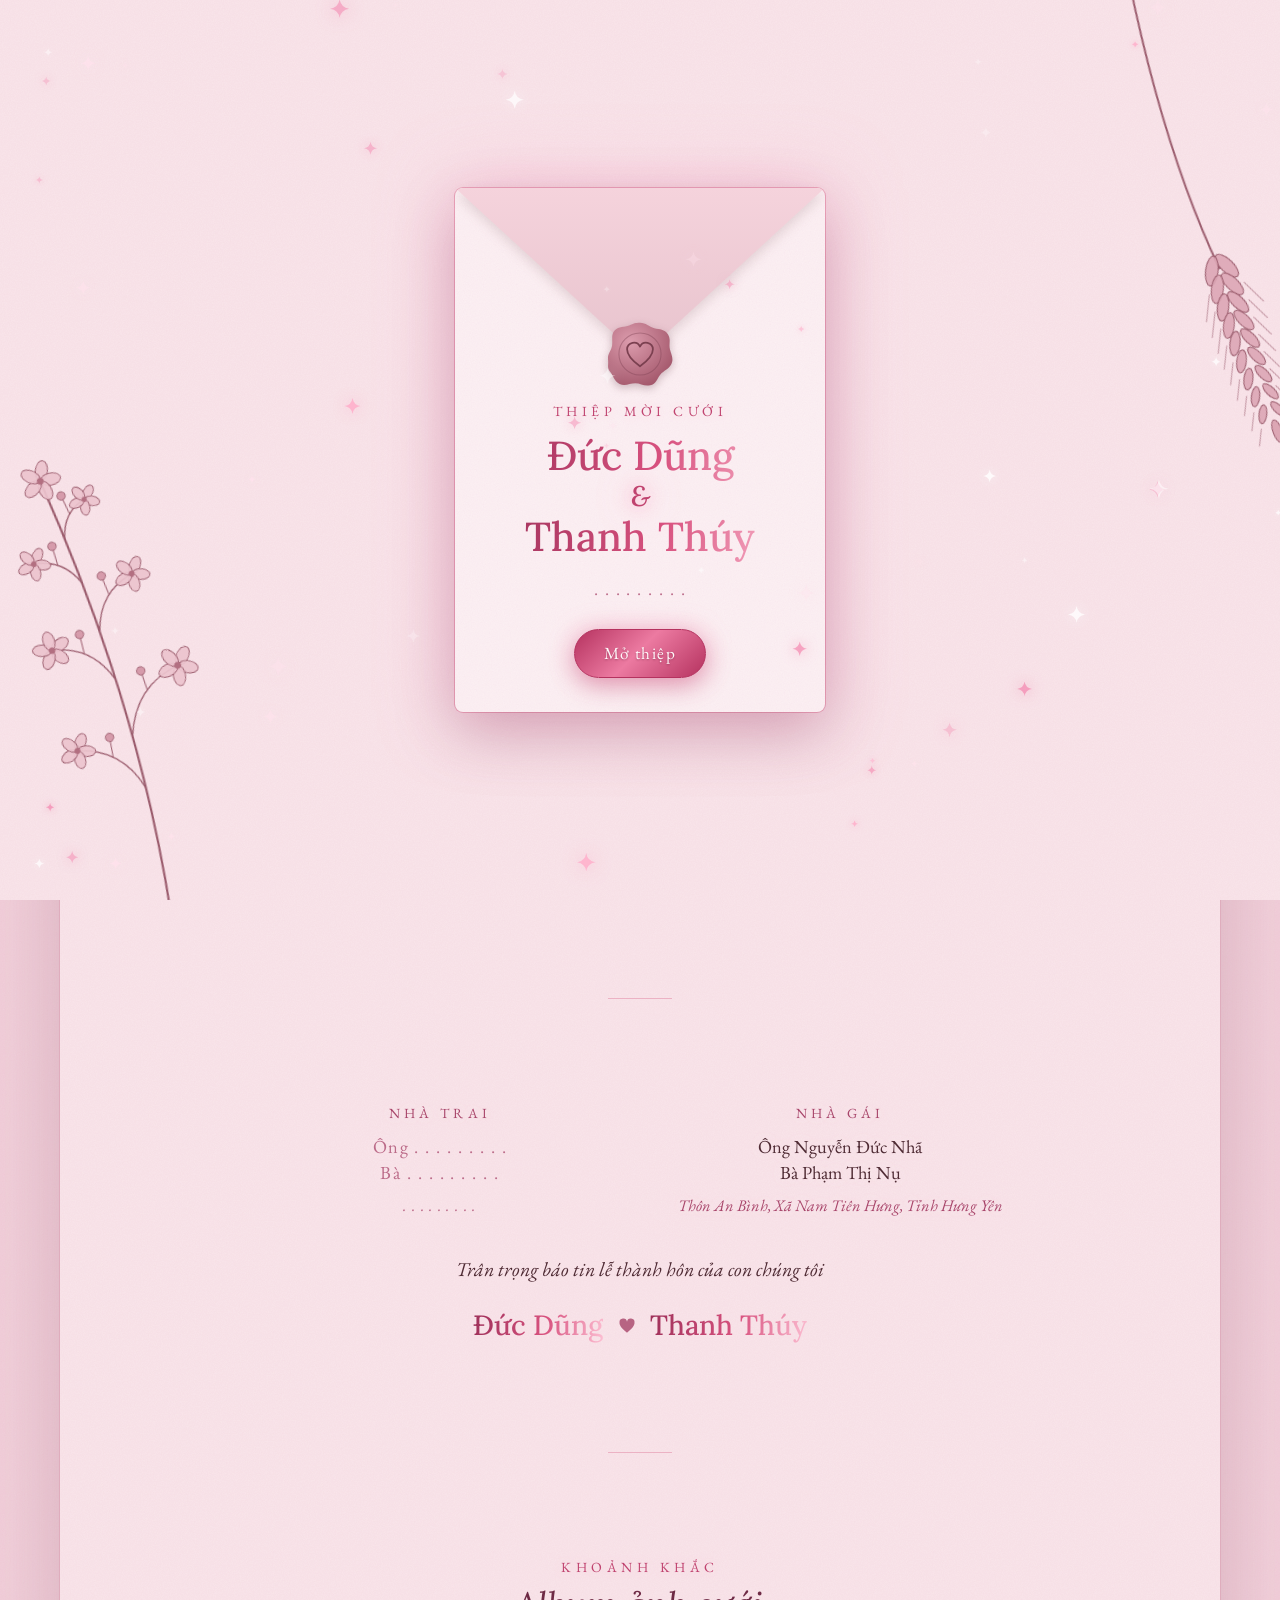
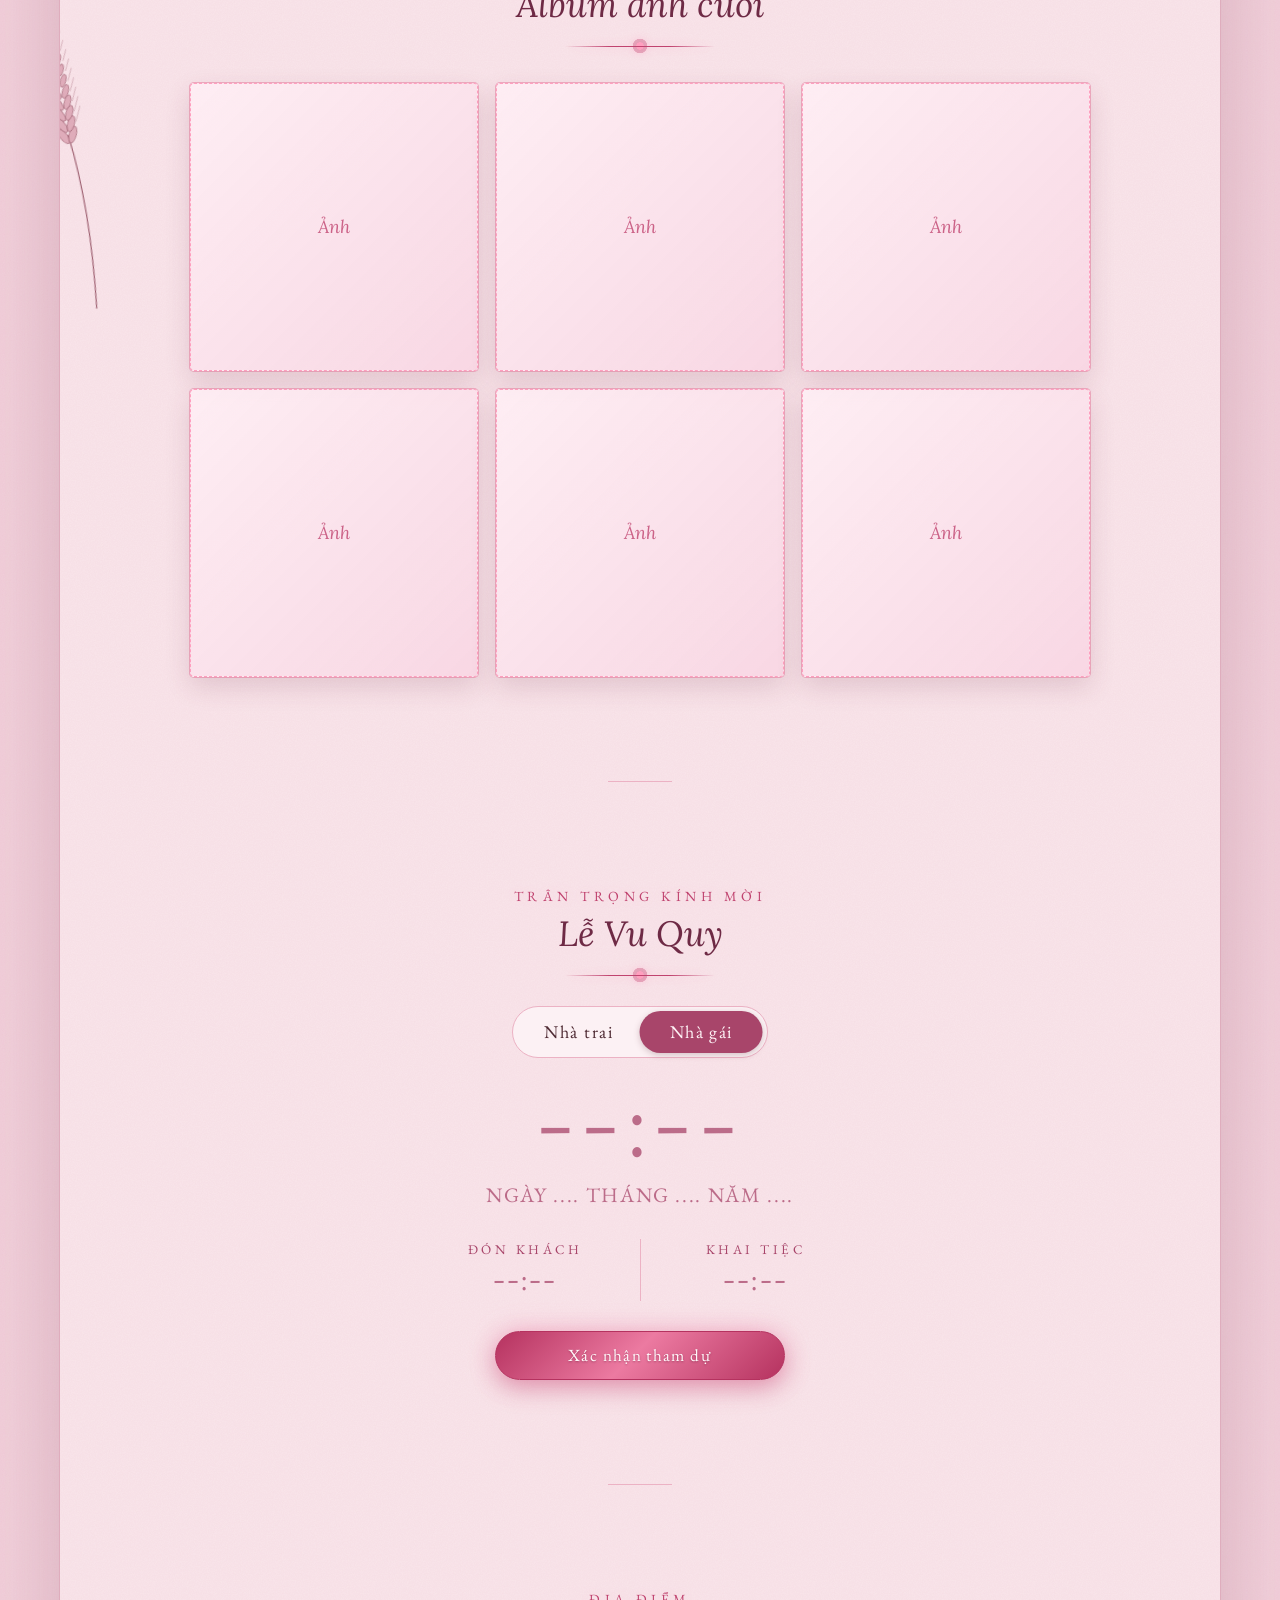
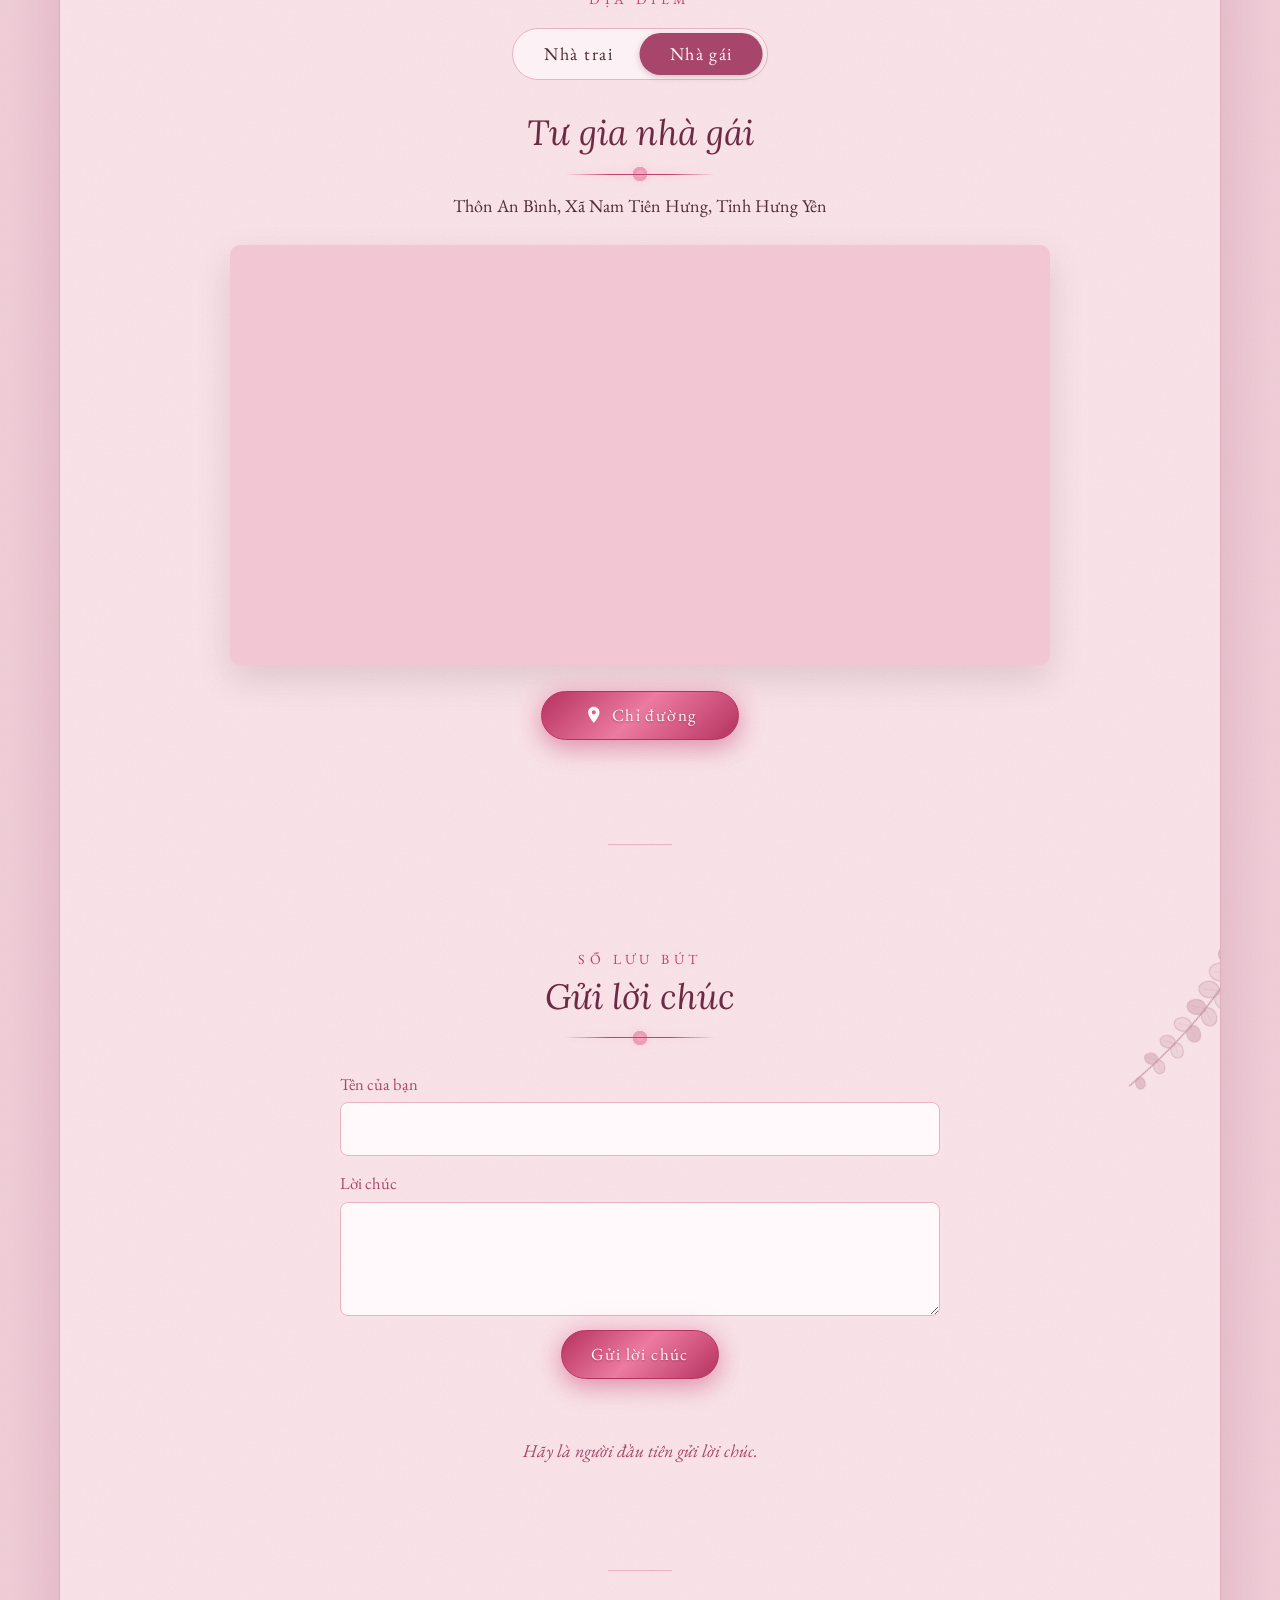
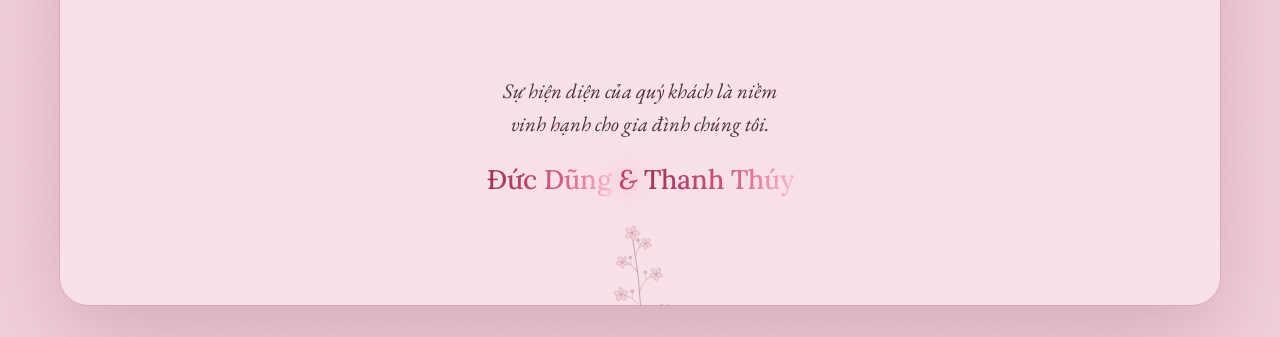
==== commit e2ca0ef6: "Solid directions button with pin icon, play Wedding Day Joy first" ====
--- a/index.html
+++ b/index.html
@@ -134,7 +134,7 @@
         <h2 class="title reveal" id="venueName"></h2>
         <p class="address reveal" id="venueAddress"></p>
         <div class="map reveal"><iframe id="mapFrame" title="Bản đồ địa điểm tổ chức" loading="lazy" referrerpolicy="no-referrer-when-downgrade" allowfullscreen></iframe></div>
-        <a class="btn reveal" id="directionsLink" target="_blank" rel="noopener">Chỉ đường</a>
+        <a class="btn btn--solid btn--icon reveal" id="directionsLink" target="_blank" rel="noopener"><svg viewBox="0 0 24 24" aria-hidden="true"><path d="M12 2C8.1 2 5 5.1 5 9c0 5.2 7 13 7 13s7-7.8 7-13c0-3.9-3.1-7-7-7zm0 9.5A2.5 2.5 0 1 1 12 6.500a2.5 2.5 0 0 1 0 5z"/></svg>Chỉ đường</a>
       </div>
     </section>
 
--- a/css/sparkle.css
+++ b/css/sparkle.css
@@ -115,7 +115,14 @@
   background: linear-gradient(135deg, rgba(255, 240, 246, .8), rgba(248, 214, 227, .9));
 }
 .album__frame::after { color: var(--gold); opacity: .8; }
-.giftbox { filter: drop-shadow(0 0 14px rgba(255, 170, 205, .7)); }
+/* Gift box stays quiet: no glow, smaller heading (and the whole section is hidden until bank details exist) */
+.gift[hidden] { display: none; }
+.gift .title { font-size: 1.15rem; }
+.gift .title::after { display: none; }
+
+/* "Chỉ đường" button: solid rose with a map pin */
+.btn--icon svg { width: 1.15em; height: 1.15em; margin-right: .5em; fill: currentColor; flex: none; }
+#directionsLink { min-width: 11rem; margin-top: 4px; }
 
 /* Venue switch sits right under the "Địa điểm" label: give it breathing room */
 .map-section .side-switch { margin: 18px auto 26px; }
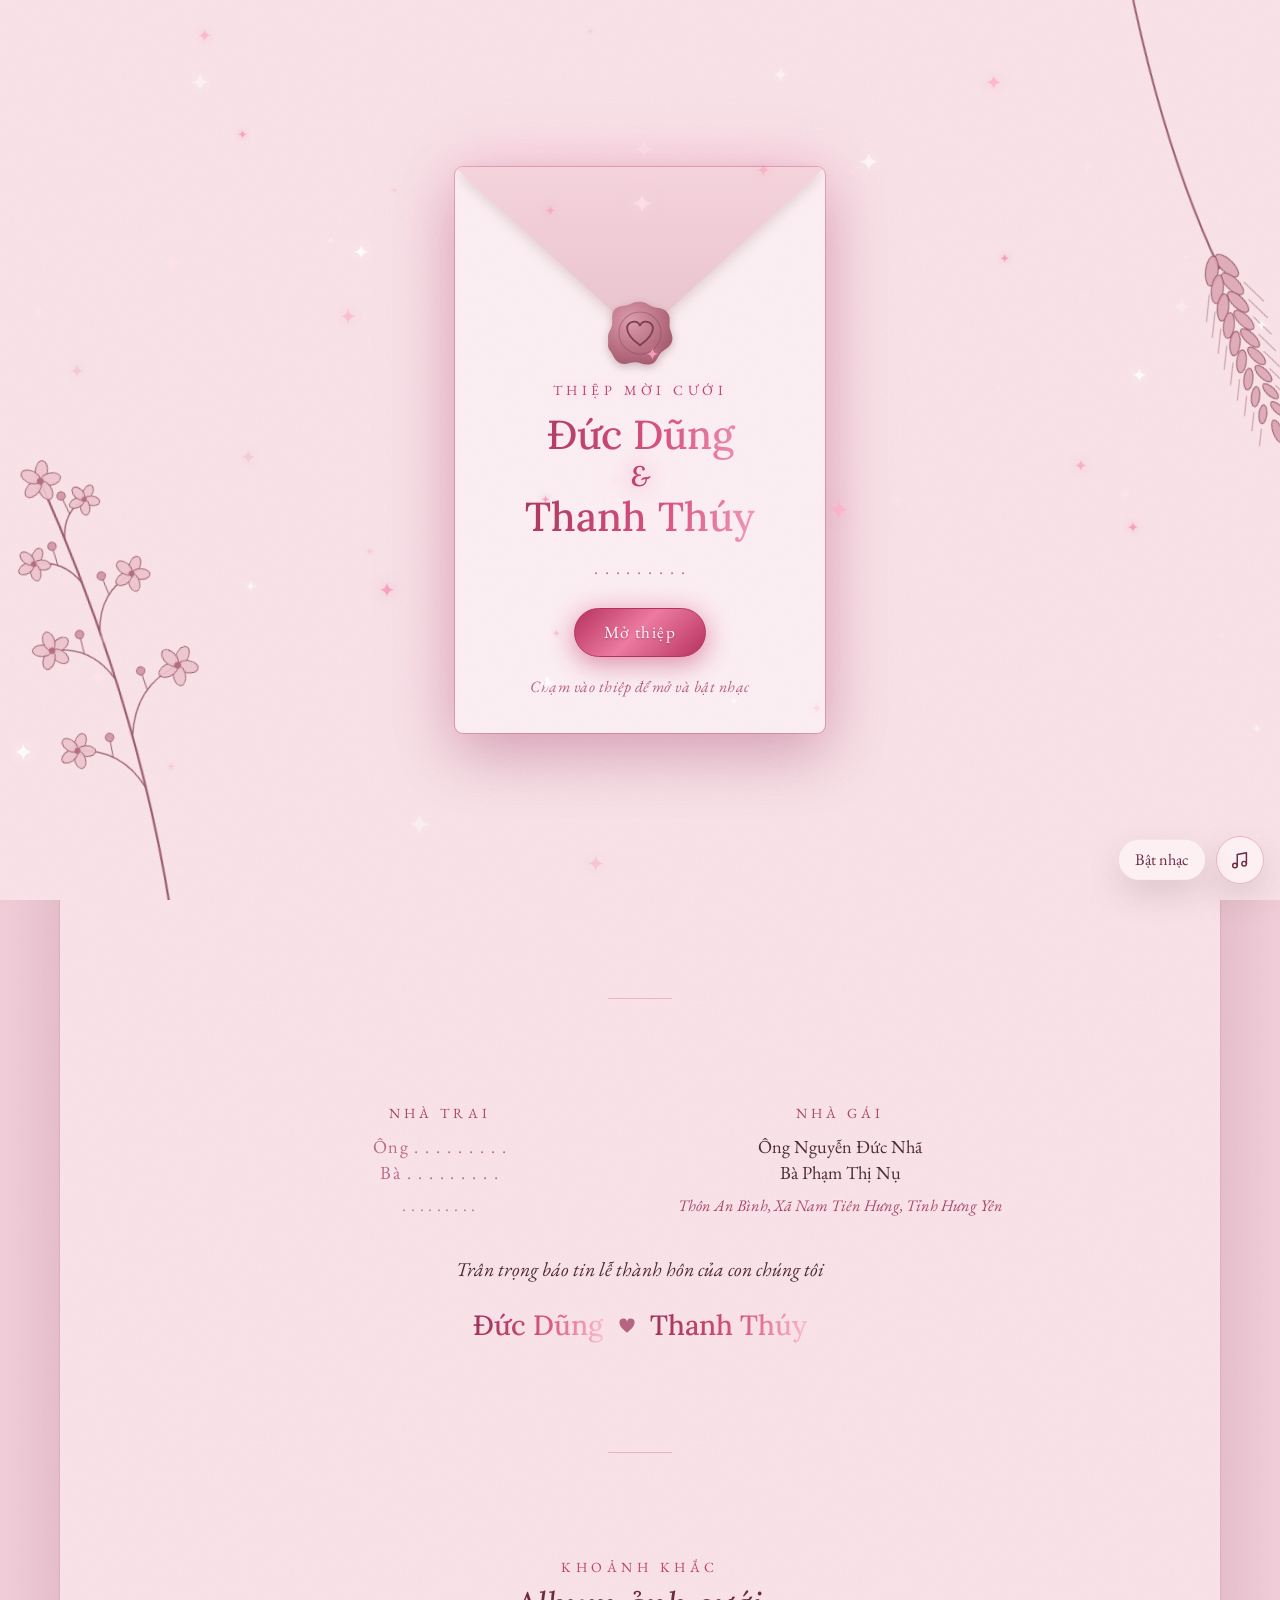
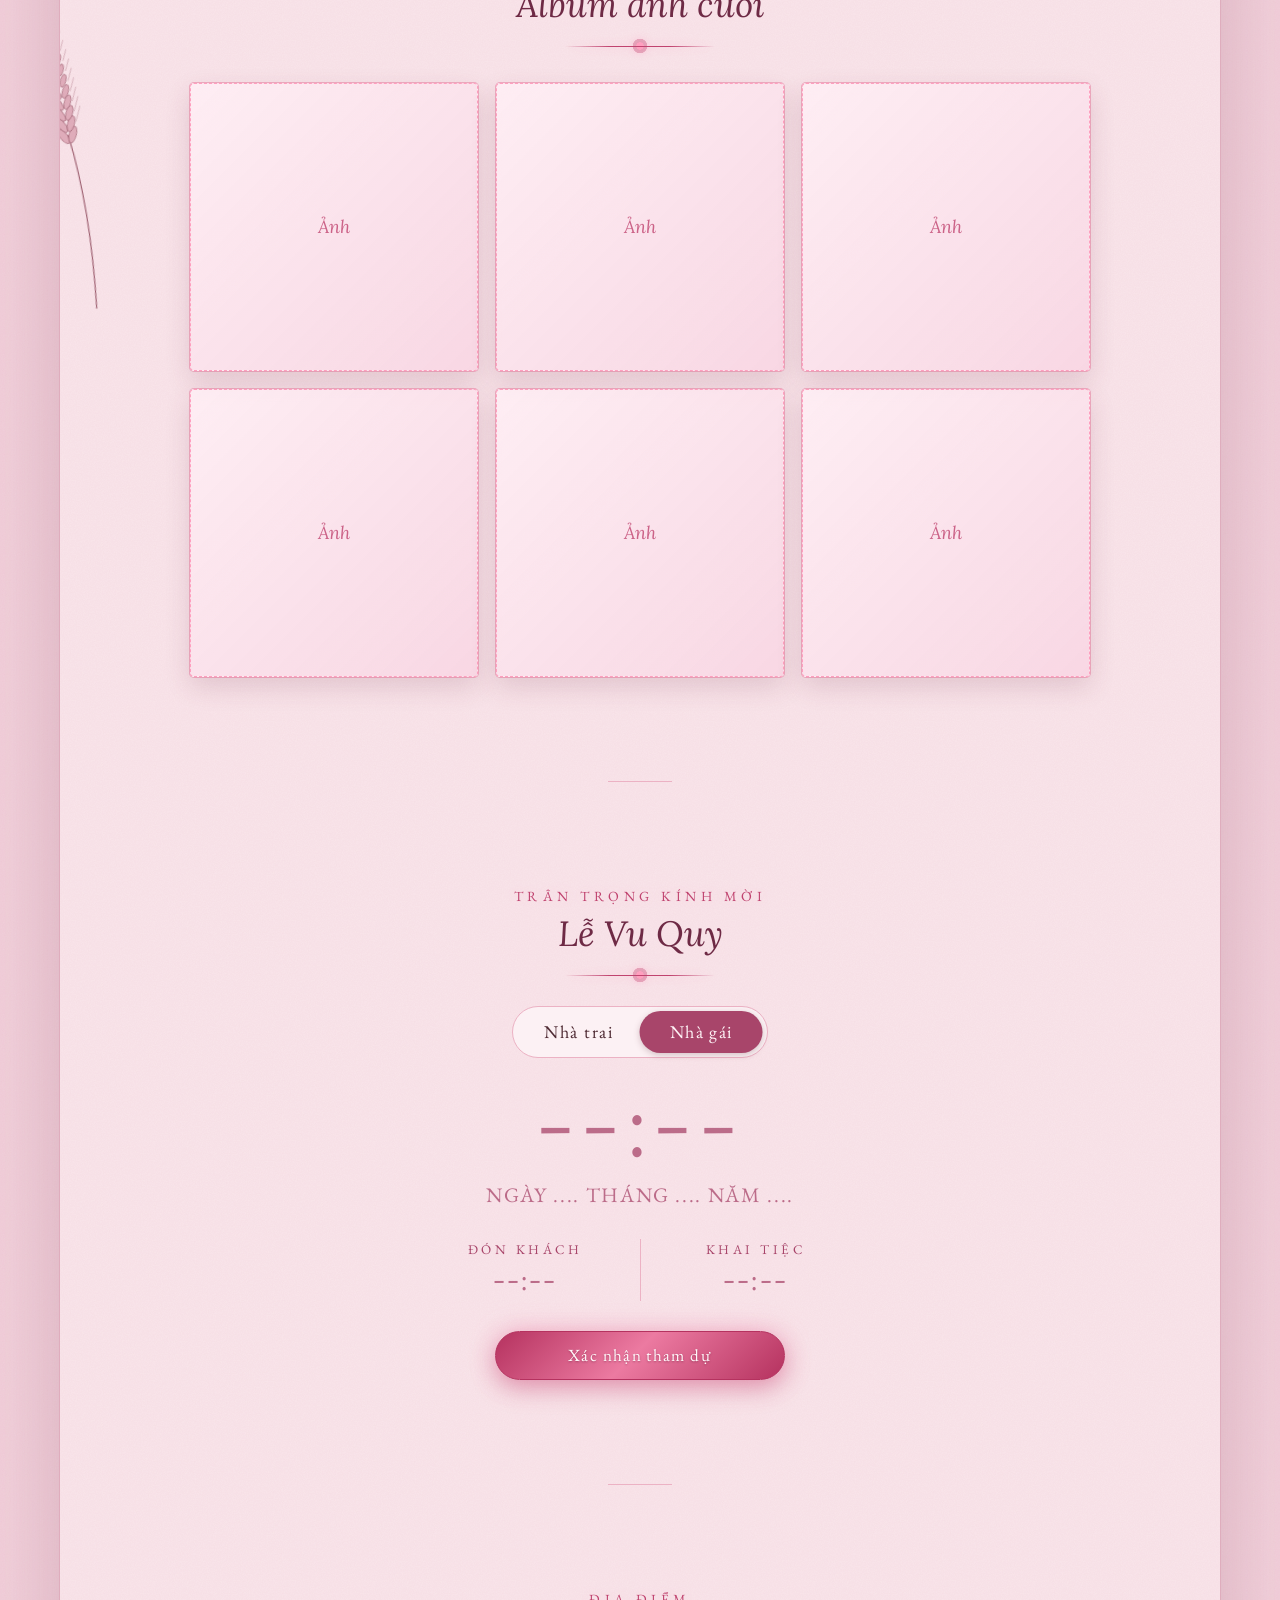
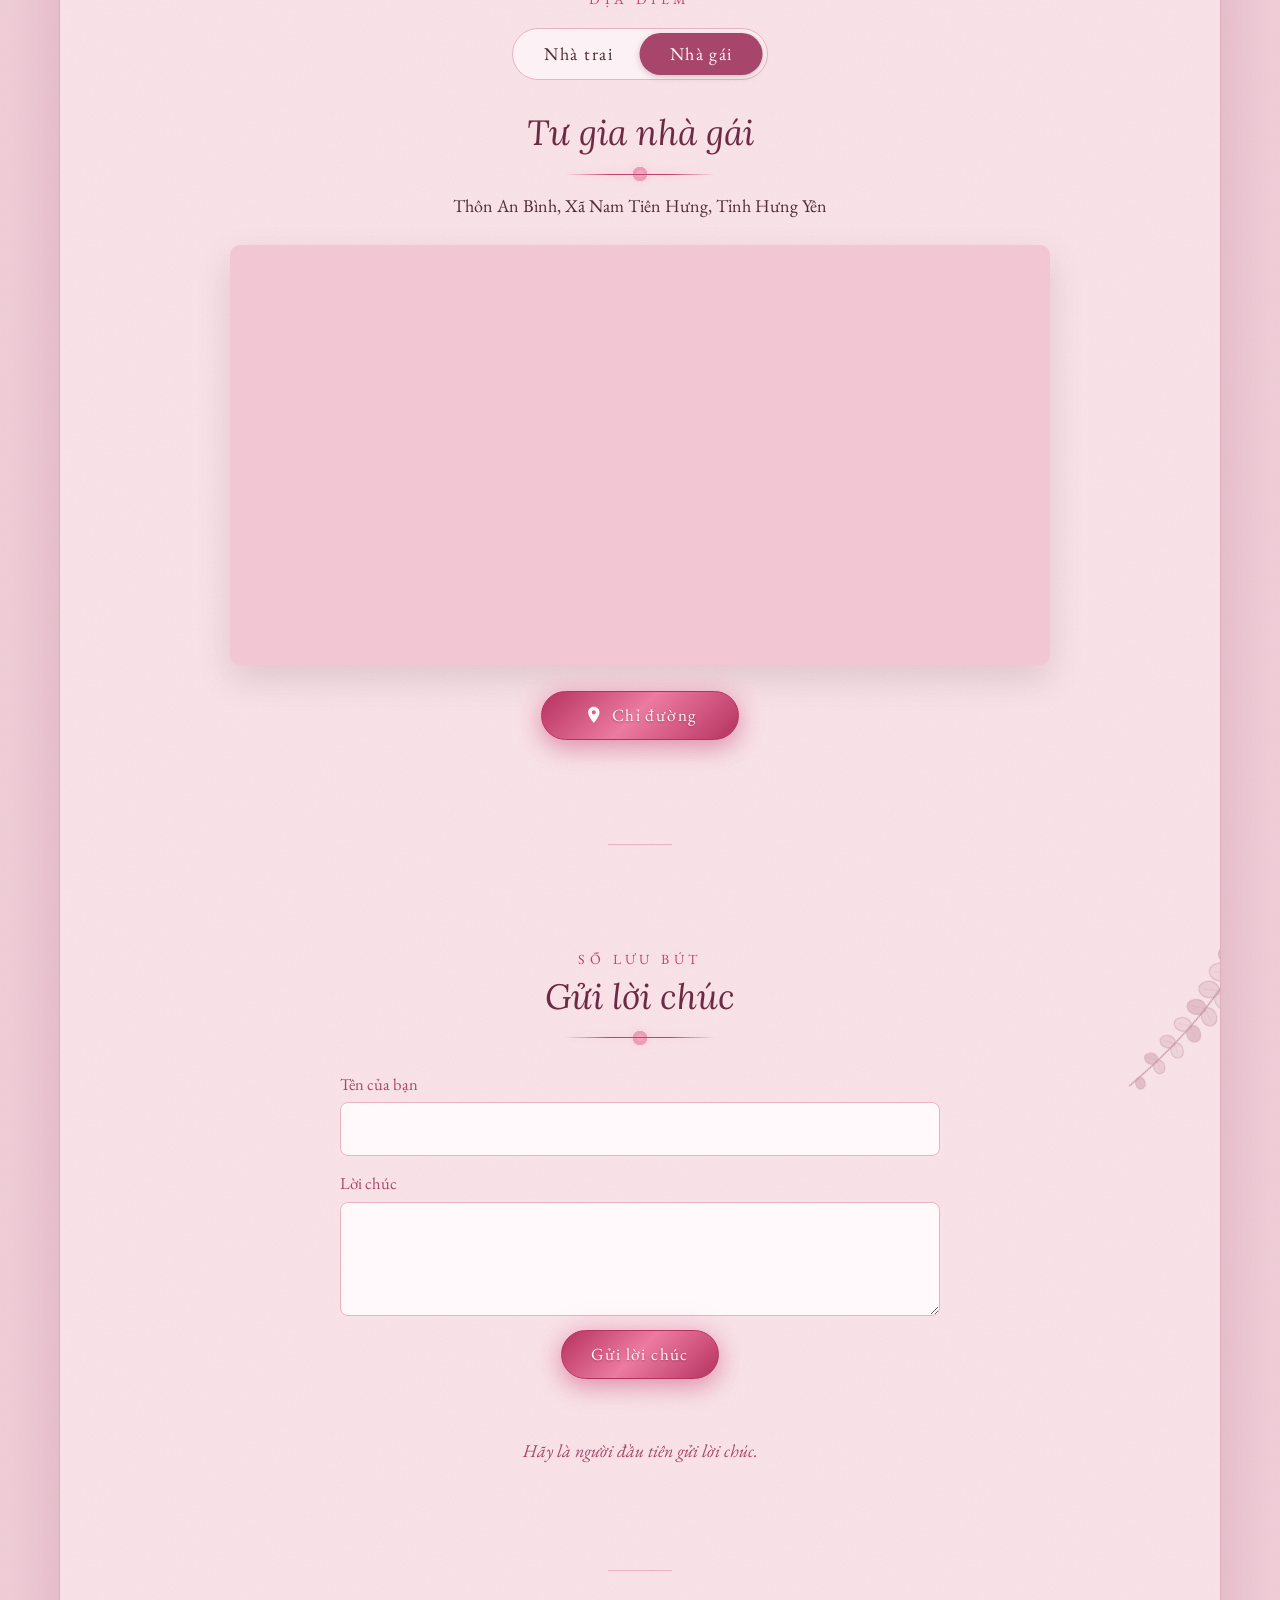
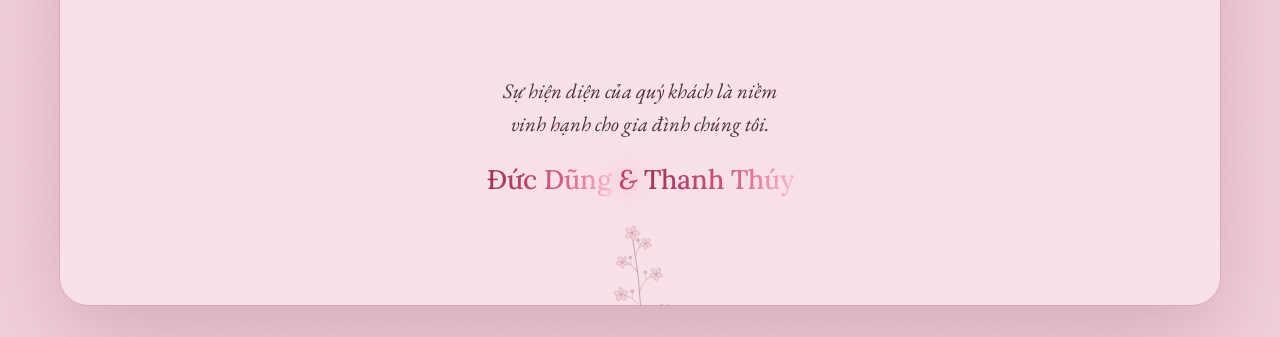
==== commit d6dea29b: "Tap anywhere on the cover to open and start music, visible music label" ====
--- a/index.html
+++ b/index.html
@@ -50,6 +50,7 @@
       <p class="cover__date" id="coverDate"></p>
       <p class="cover__guest" id="coverGuest" hidden>Trân trọng kính mời<br><strong id="guestName"></strong></p>
       <button class="btn btn--solid" id="openBtn" type="button">Mở thiệp</button>
+      <p class="cover__hint">Chạm vào thiệp để mở và bật nhạc</p>
     </div>
   </div>
 
--- a/css/sparkle.css
+++ b/css/sparkle.css
@@ -124,6 +124,39 @@
 .btn--icon svg { width: 1.15em; height: 1.15em; margin-right: .5em; fill: currentColor; flex: none; }
 #directionsLink { min-width: 11rem; margin-top: 4px; }
 
+/* Cover: heartbeat seal and a pulsing "Mở thiệp" button that invites a tap */
+.envelope__seal { animation: seal-beat 1.3s ease-in-out infinite; }
+@keyframes seal-beat { 0%, 100% { scale: 1; } 14% { scale: 1.1; } 28% { scale: 1; } 42% { scale: 1.07; } }
+#openBtn { animation: open-ring 1.8s ease-out infinite; }
+@keyframes open-ring {
+  0% { box-shadow: 0 8px 24px rgba(181, 50, 95, .38), 0 0 26px rgba(255, 150, 190, .40), 0 0 0 0 rgba(236, 122, 161, .65); }
+  100% { box-shadow: 0 8px 24px rgba(181, 50, 95, .38), 0 0 26px rgba(255, 150, 190, .40), 0 0 0 22px rgba(236, 122, 161, 0); }
+}
+.cover { cursor: pointer; }
+.cover__hint { margin-top: .9rem; font-size: .88rem; font-style: italic; letter-spacing: .03em; color: var(--brown); opacity: .85; animation: hint-fade 2.4s ease-in-out infinite; }
+@keyframes hint-fade { 0%, 100% { opacity: .55; } 50% { opacity: 1; } }
+@media (prefers-reduced-motion: reduce) { .cover__hint { animation: none; } }
+/* While the music is not playing (e.g. the browser blocked autoplay) the button shows a visible "Bật nhạc" label */
+.music[aria-pressed="false"] { opacity: 1; }
+.music[aria-pressed="false"]::before {
+  content: "Bật nhạc";
+  position: absolute;
+  right: 58px;
+  top: 50%;
+  translate: 0 -50%;
+  padding: .4rem .9rem;
+  border-radius: 999px;
+  background: rgba(252, 241, 244, .96);
+  color: var(--brown-deep);
+  font-size: .9rem;
+  white-space: nowrap;
+  box-shadow: var(--shadow);
+  animation: hint-fade 1.6s ease-in-out infinite;
+}
+/* the music button stays above the cover so the visitor can always mute */
+.music { z-index: 60; }
+@media (prefers-reduced-motion: reduce) { .envelope__seal, #openBtn { animation: none !important; } }
+
 /* Venue switch sits right under the "Địa điểm" label: give it breathing room */
 .map-section .side-switch { margin: 18px auto 26px; }
 
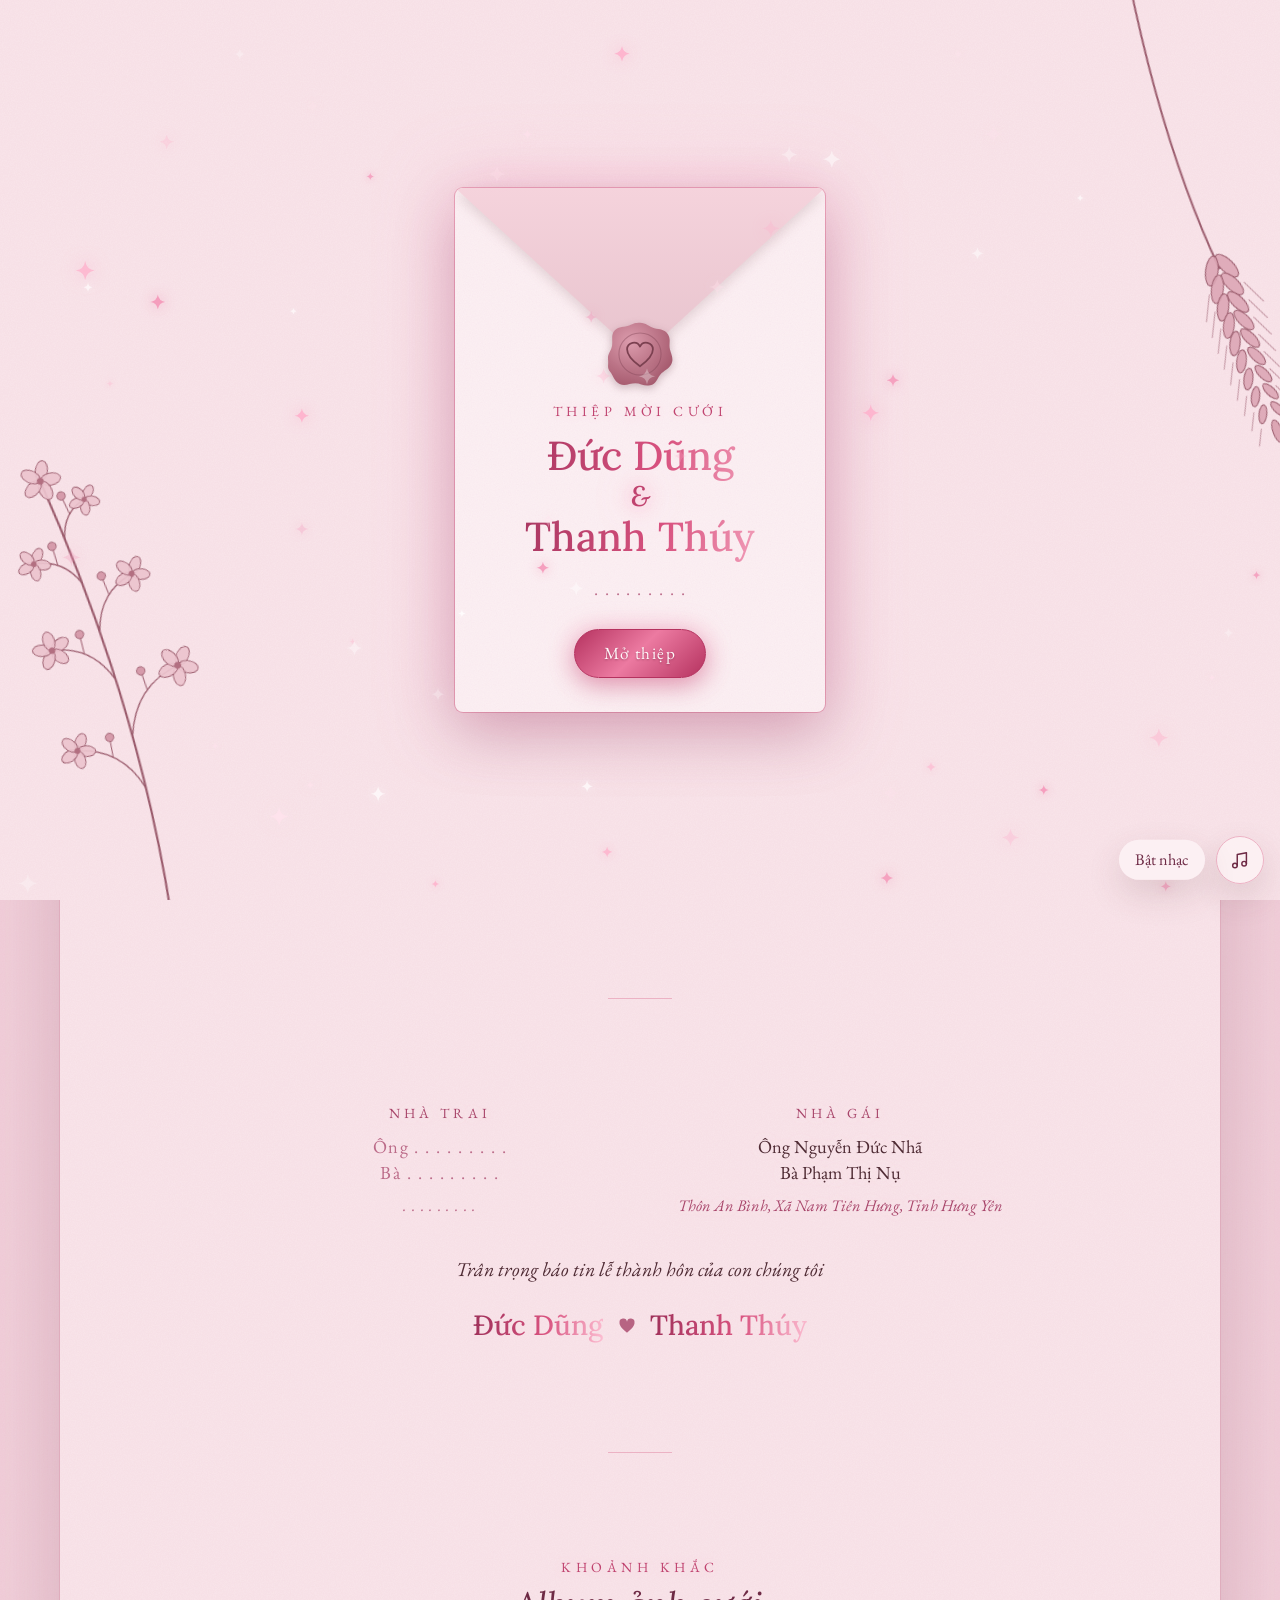
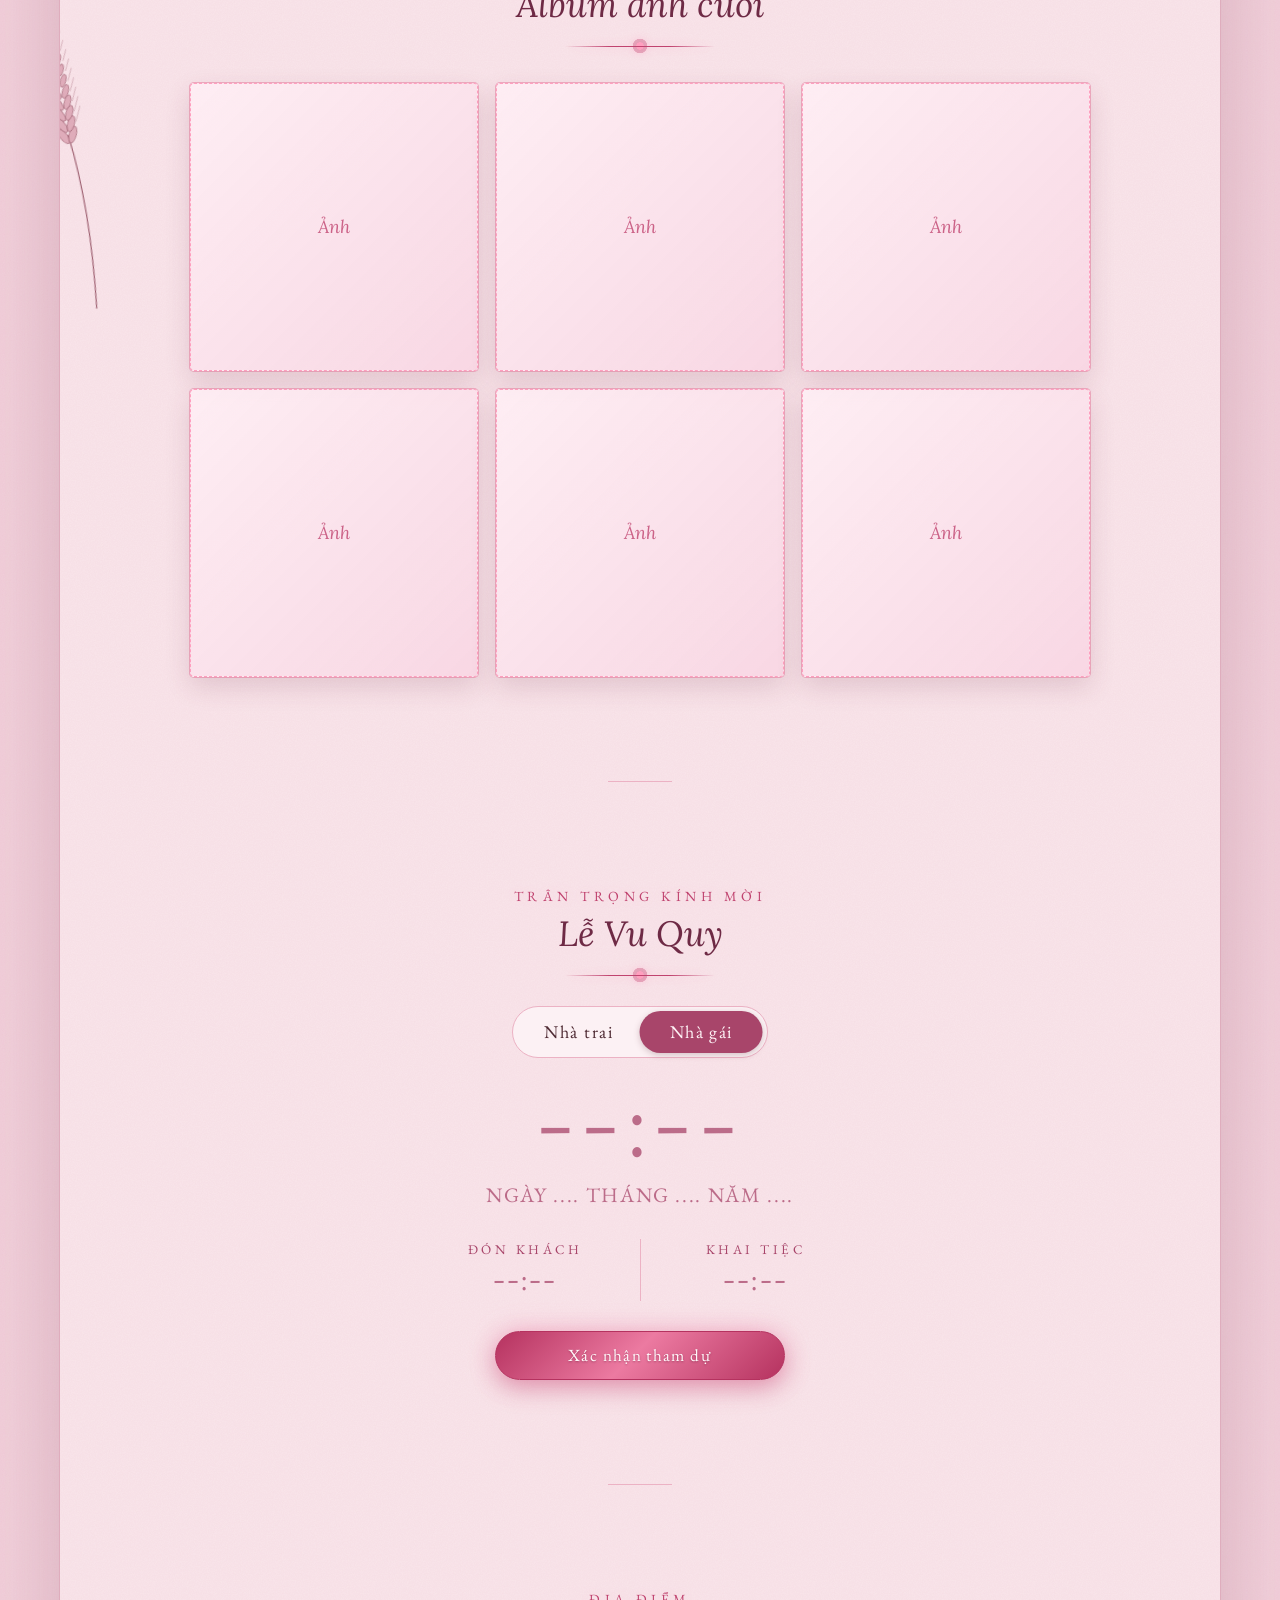
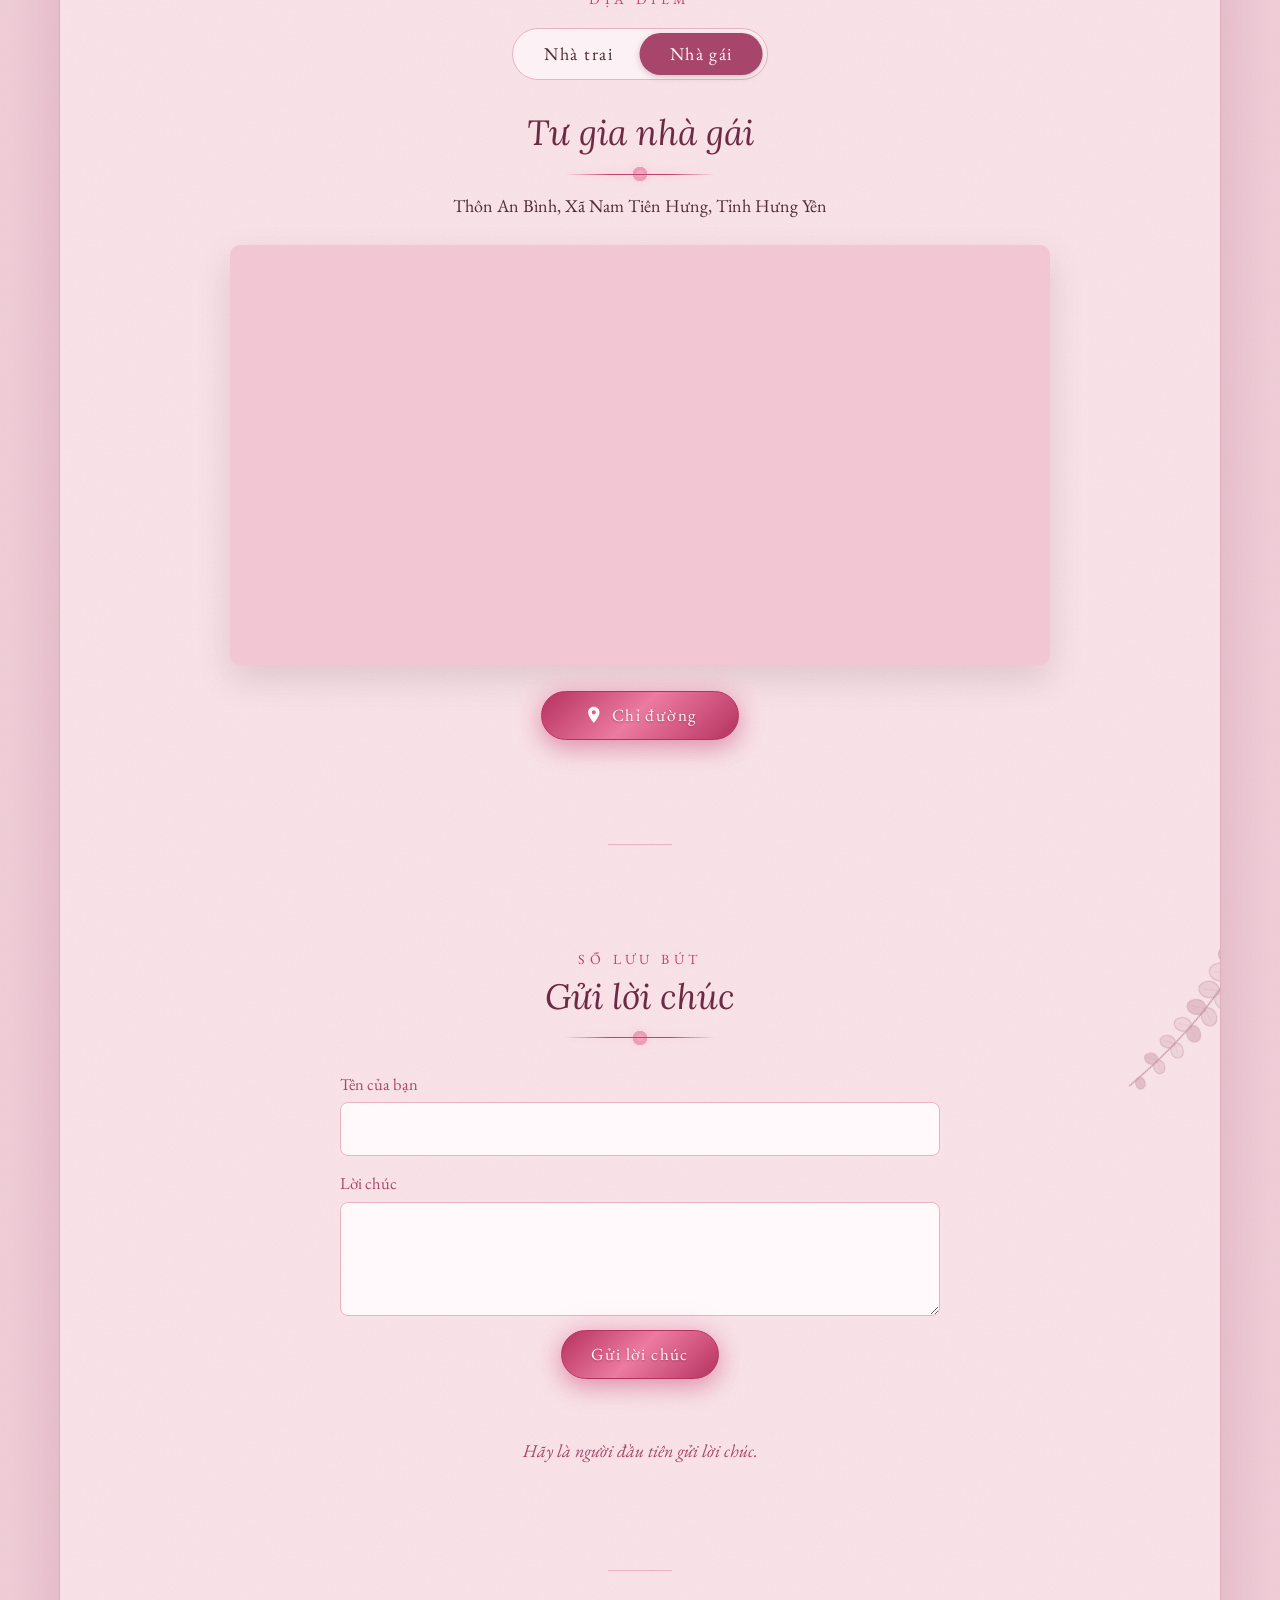
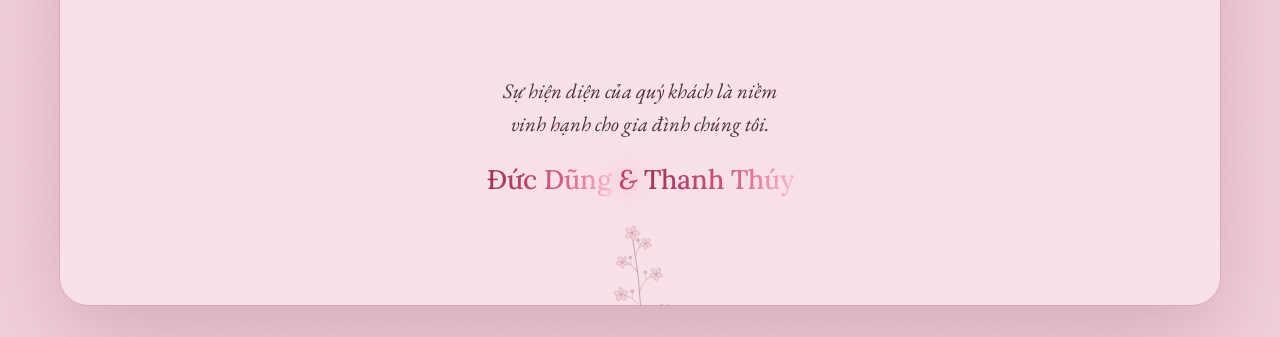
==== commit 8b0f2790: "Remove cover hint line" ====
--- a/index.html
+++ b/index.html
@@ -49,9 +49,7 @@
       </h1>
       <p class="cover__date" id="coverDate"></p>
       <p class="cover__guest" id="coverGuest" hidden>Trân trọng kính mời<br><strong id="guestName"></strong></p>
-      <button class="btn btn--solid" id="openBtn" type="button">Mở thiệp</button>
-      <p class="cover__hint">Chạm vào thiệp để mở và bật nhạc</p>
-    </div>
+      <button class="btn btn--solid" id="openBtn" type="button">Mở thiệp</button>    </div>
   </div>
 
   <main class="invite" id="invite">
--- a/css/sparkle.css
+++ b/css/sparkle.css
@@ -133,9 +133,7 @@
   100% { box-shadow: 0 8px 24px rgba(181, 50, 95, .38), 0 0 26px rgba(255, 150, 190, .40), 0 0 0 22px rgba(236, 122, 161, 0); }
 }
 .cover { cursor: pointer; }
-.cover__hint { margin-top: .9rem; font-size: .88rem; font-style: italic; letter-spacing: .03em; color: var(--brown); opacity: .85; animation: hint-fade 2.4s ease-in-out infinite; }
 @keyframes hint-fade { 0%, 100% { opacity: .55; } 50% { opacity: 1; } }
-@media (prefers-reduced-motion: reduce) { .cover__hint { animation: none; } }
 /* While the music is not playing (e.g. the browser blocked autoplay) the button shows a visible "Bật nhạc" label */
 .music[aria-pressed="false"] { opacity: 1; }
 .music[aria-pressed="false"]::before {
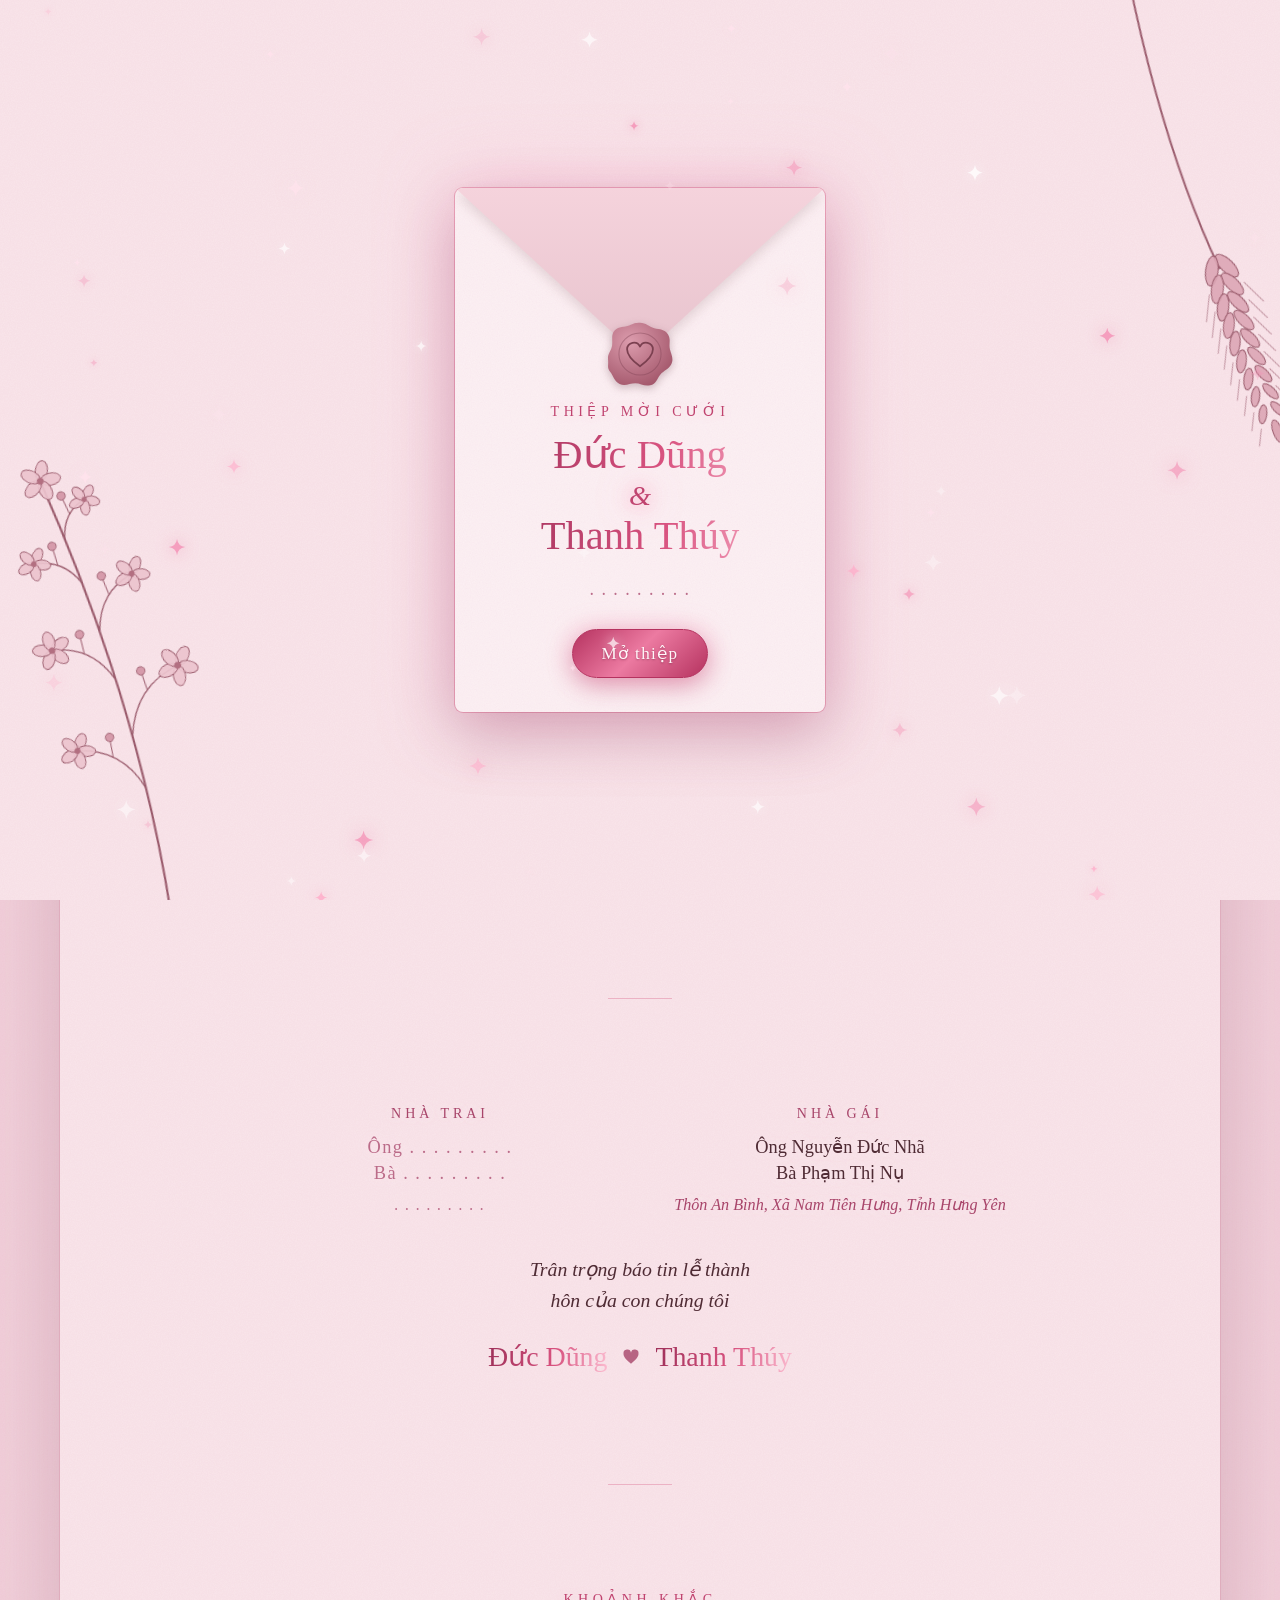
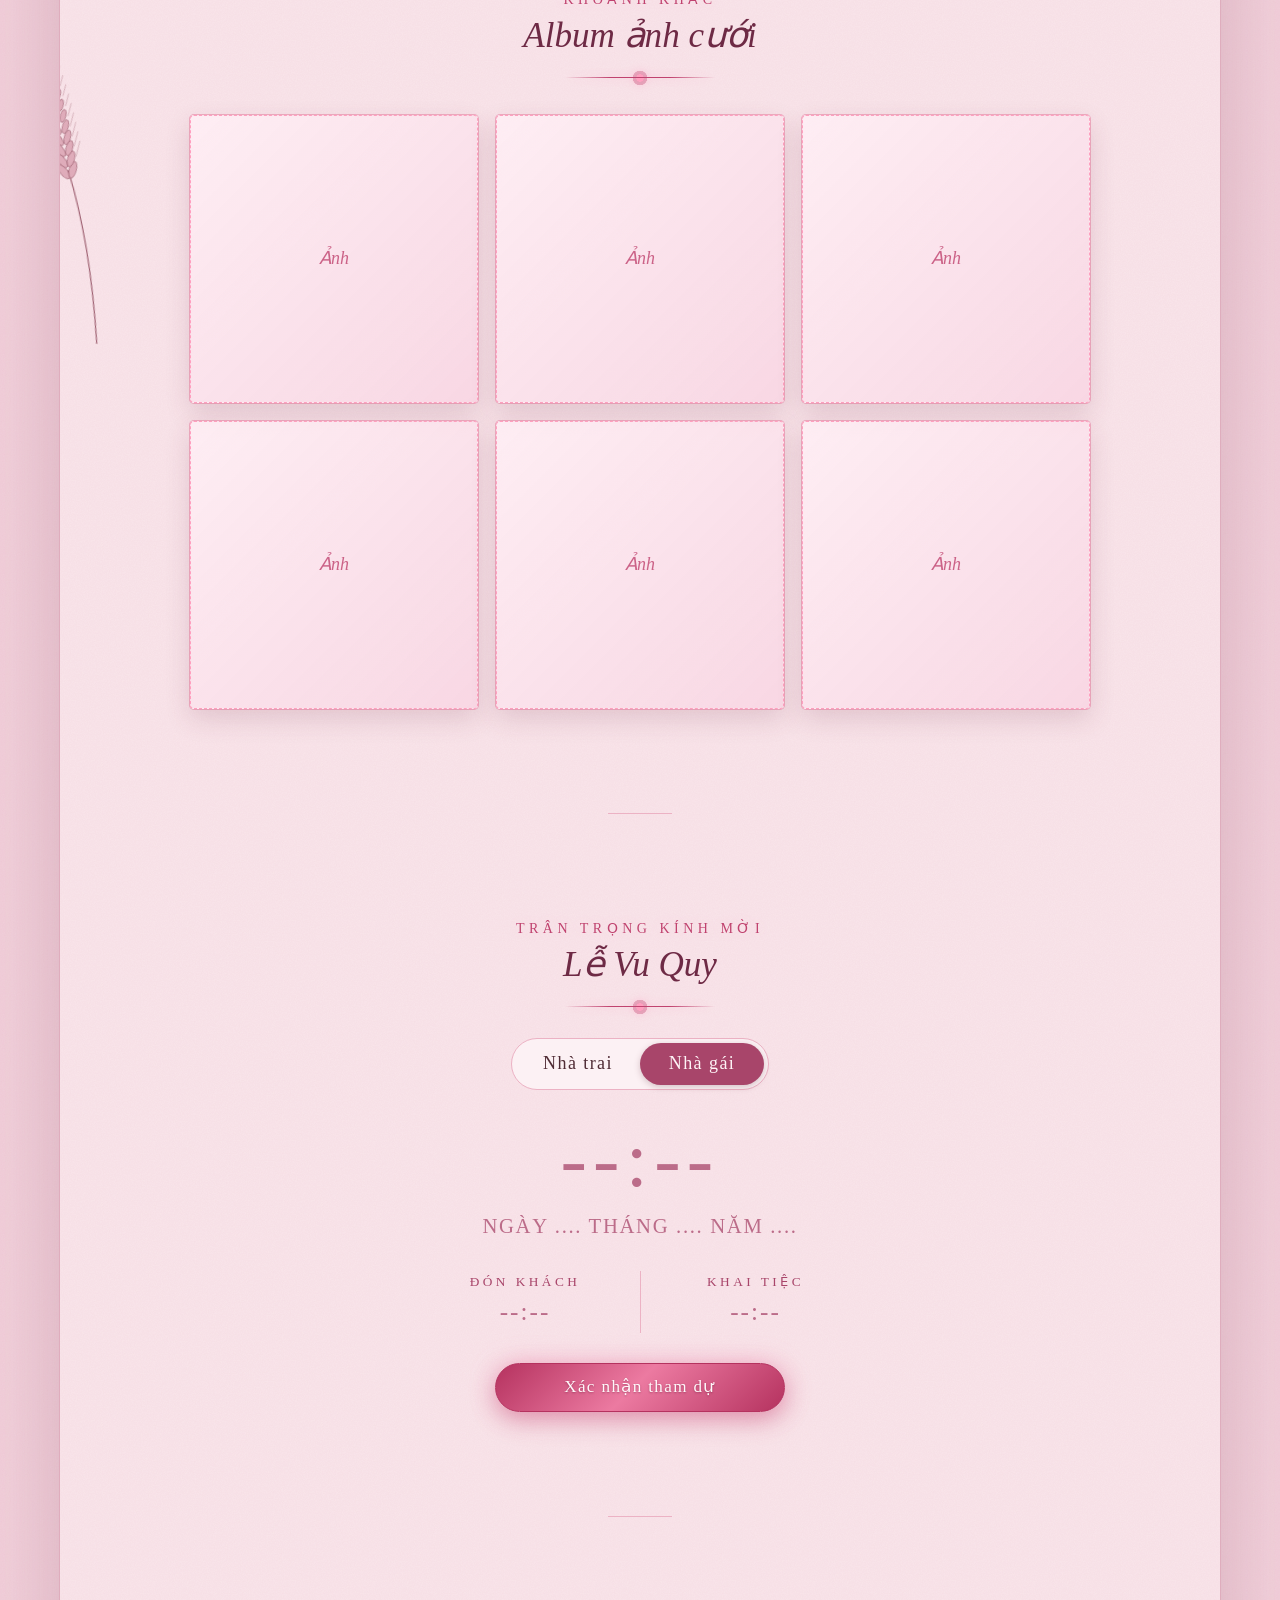
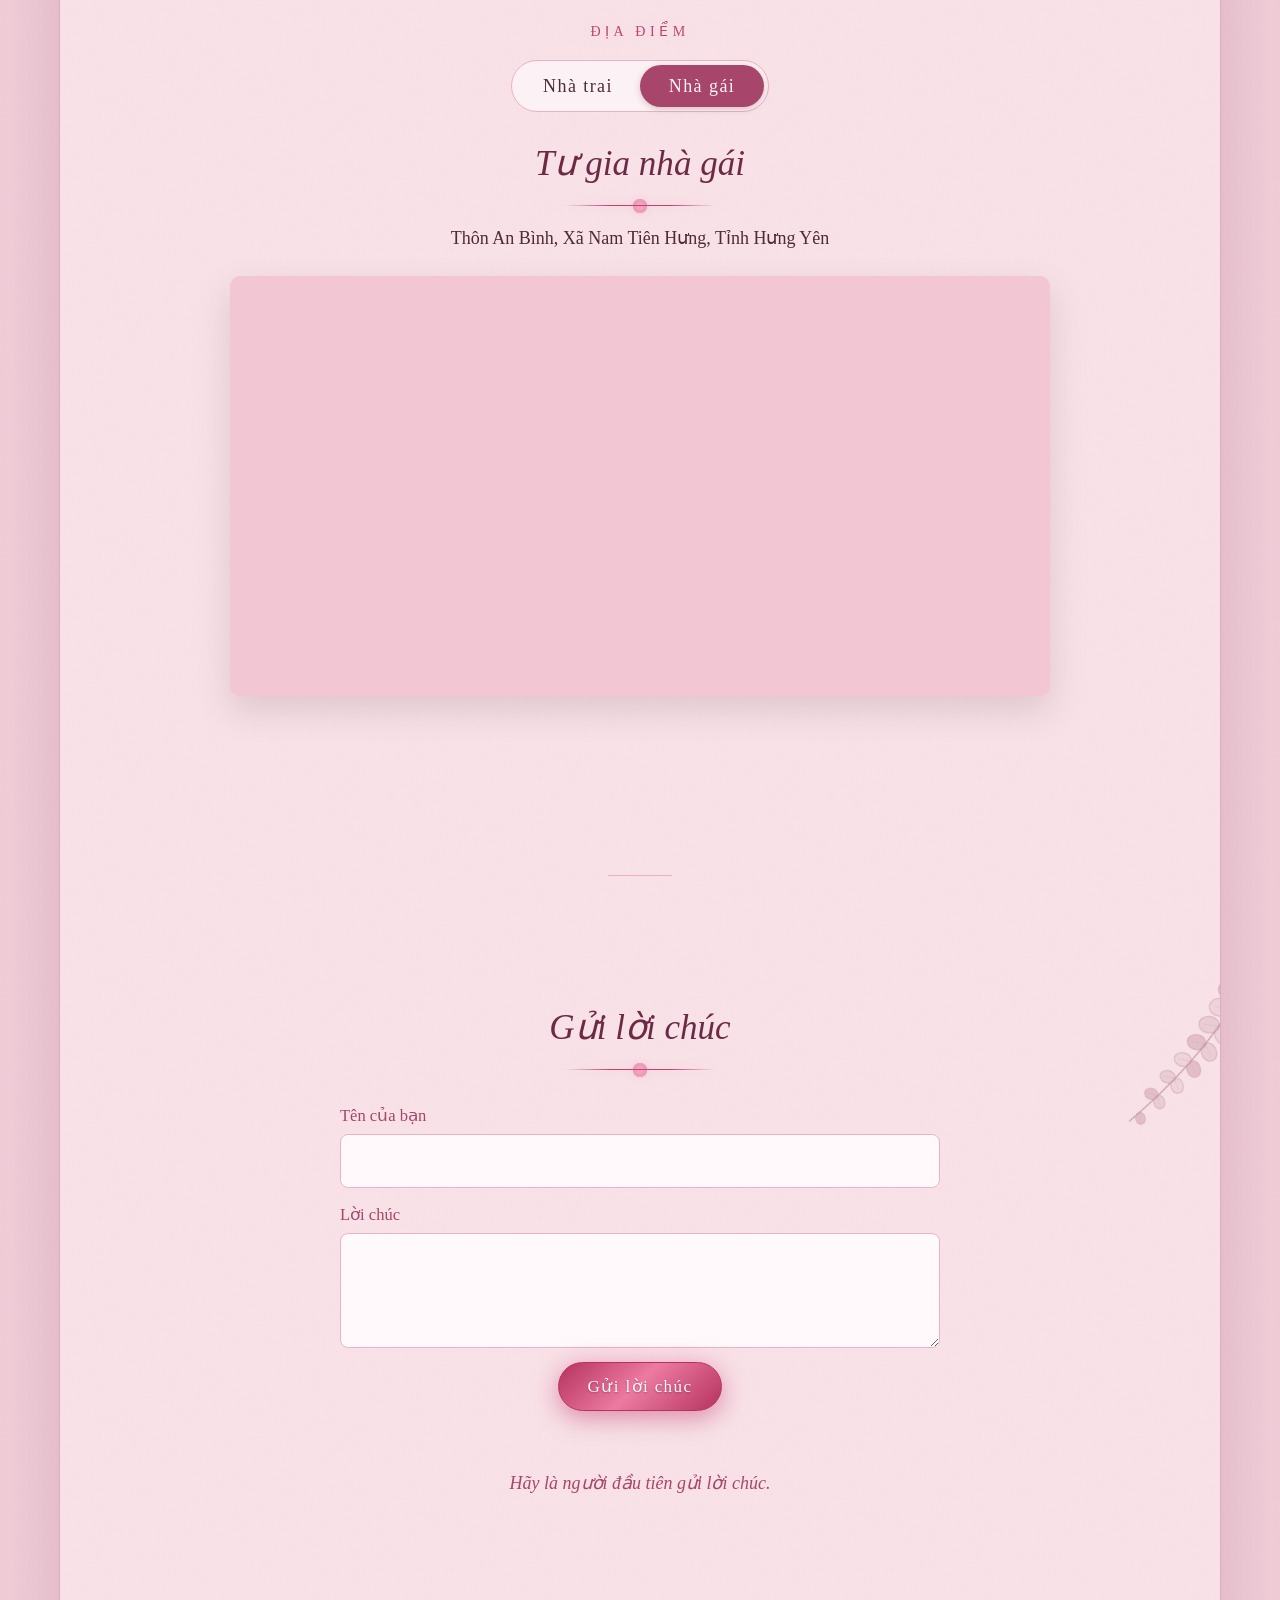
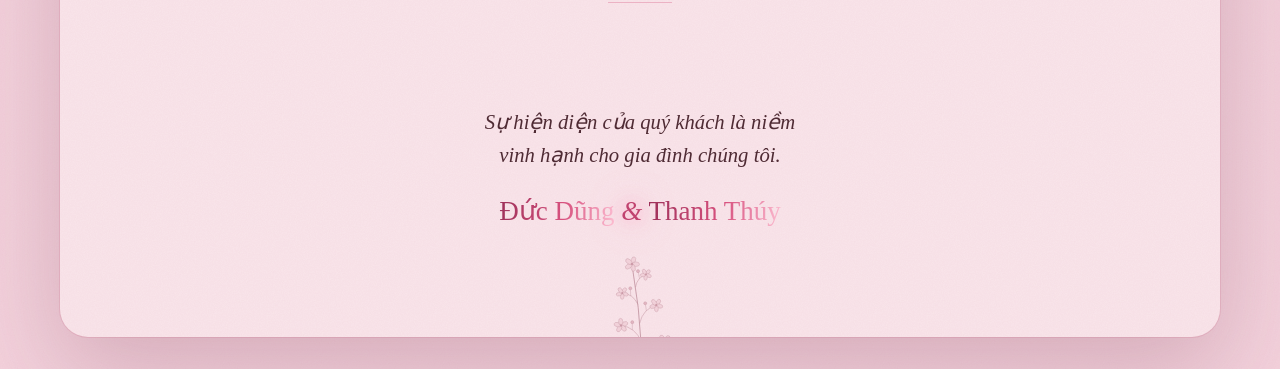
==== commit 8e4a3a4b: "Add Content-Security-Policy" ====
--- a/index.html
+++ b/index.html
@@ -3,6 +3,8 @@
 <head>
   <meta charset="utf-8">
   <meta name="viewport" content="width=device-width, initial-scale=1">
+  <!-- Security: the browser only runs scripts from this site and only talks to the services listed here. -->
+  <meta http-equiv="Content-Security-Policy" content="default-src 'self'; script-src 'self'; style-src 'self' 'unsafe-inline' https://fonts.googleapis.com; font-src https://fonts.gstatic.com; img-src 'self' data: blob:; media-src 'self'; frame-src https://www.google.com https://maps.google.com; connect-src 'self' https://script.google.com https://script.googleusercontent.com; object-src 'none'; base-uri 'self'; form-action 'none'">
   <title>Thiệp cưới Đức Dũng &amp; Thanh Thúy</title>
   <meta name="description" content="Trân trọng kính mời bạn đến chung vui cùng gia đình chúng tôi.">
   <!-- Link preview on Zalo / Facebook / Messenger. Edit these three lines by hand. -->
--- a/css/sparkle.css
+++ b/css/sparkle.css
@@ -132,7 +132,6 @@
   0% { box-shadow: 0 8px 24px rgba(181, 50, 95, .38), 0 0 26px rgba(255, 150, 190, .40), 0 0 0 0 rgba(236, 122, 161, .65); }
   100% { box-shadow: 0 8px 24px rgba(181, 50, 95, .38), 0 0 26px rgba(255, 150, 190, .40), 0 0 0 22px rgba(236, 122, 161, 0); }
 }
-.cover { cursor: pointer; }
 @keyframes hint-fade { 0%, 100% { opacity: .55; } 50% { opacity: 1; } }
 /* While the music is not playing (e.g. the browser blocked autoplay) the button shows a visible "Bật nhạc" label */
 .music[aria-pressed="false"] { opacity: 1; }
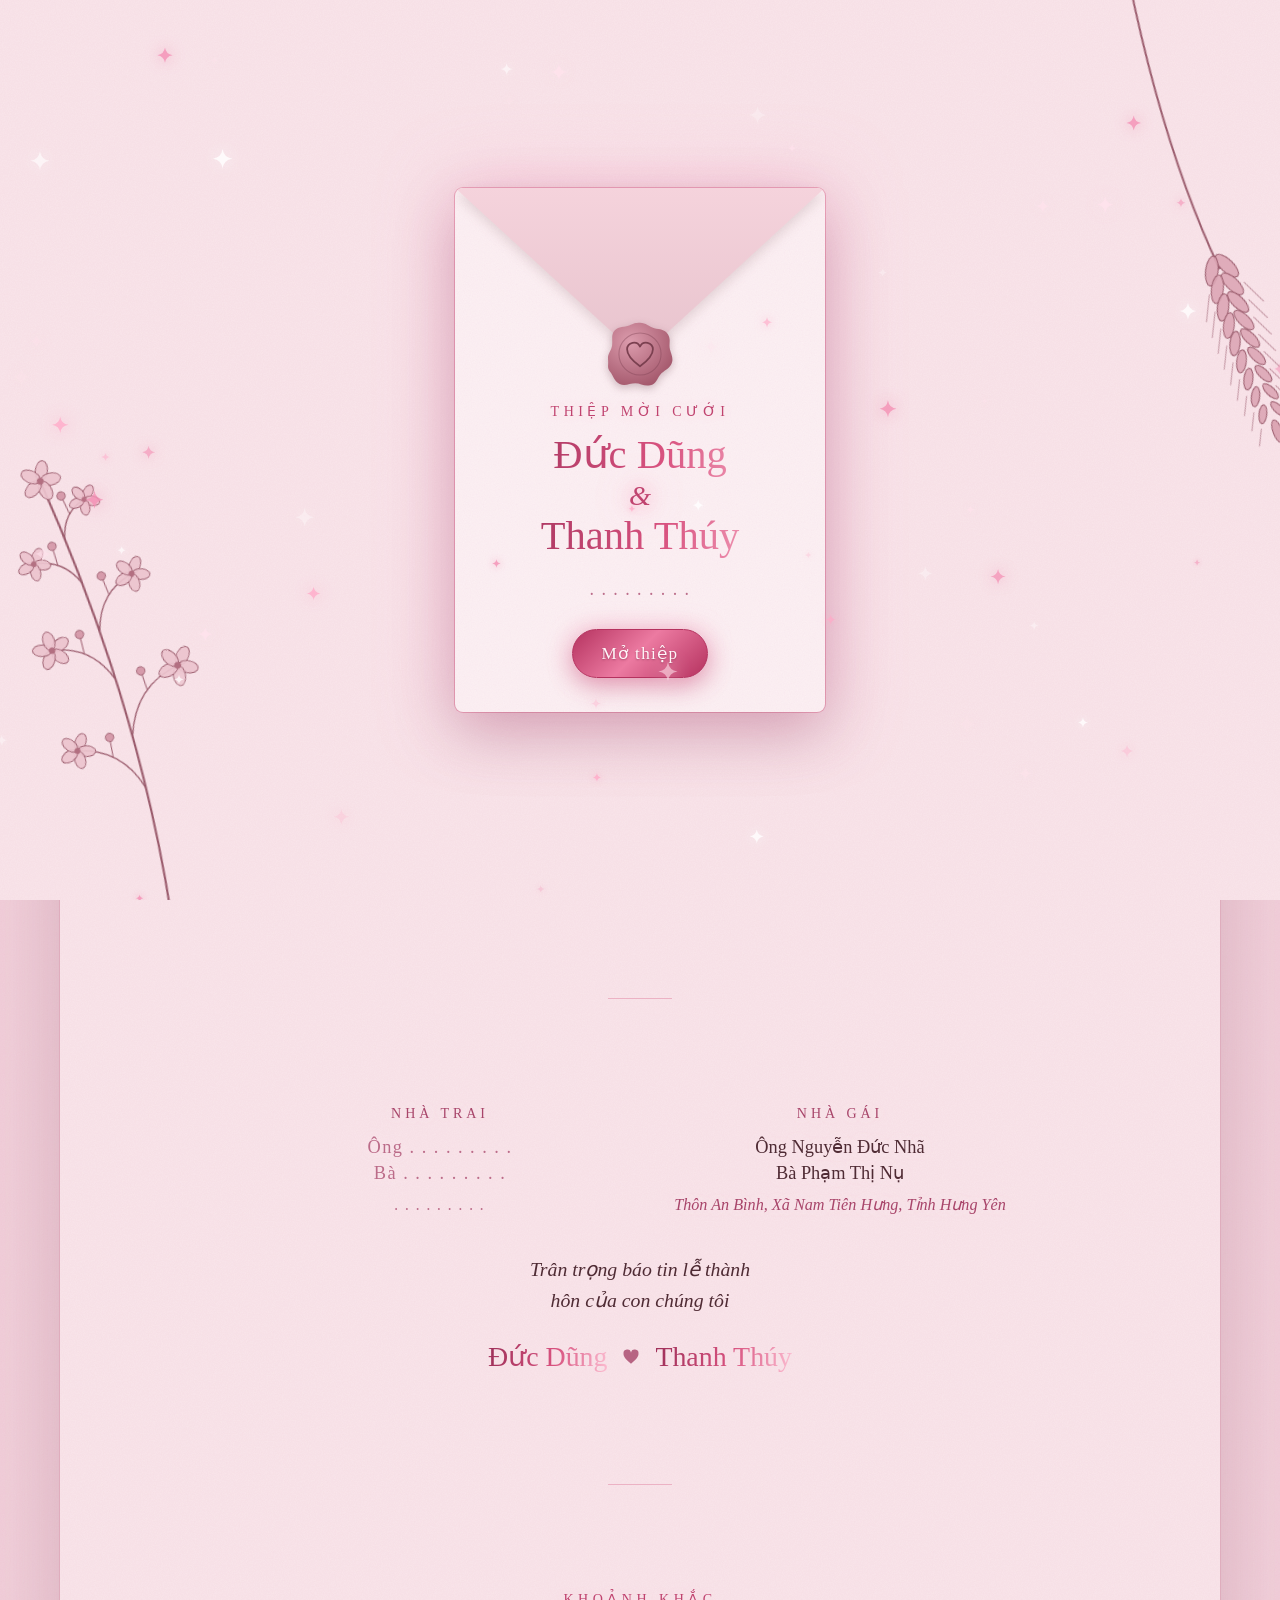
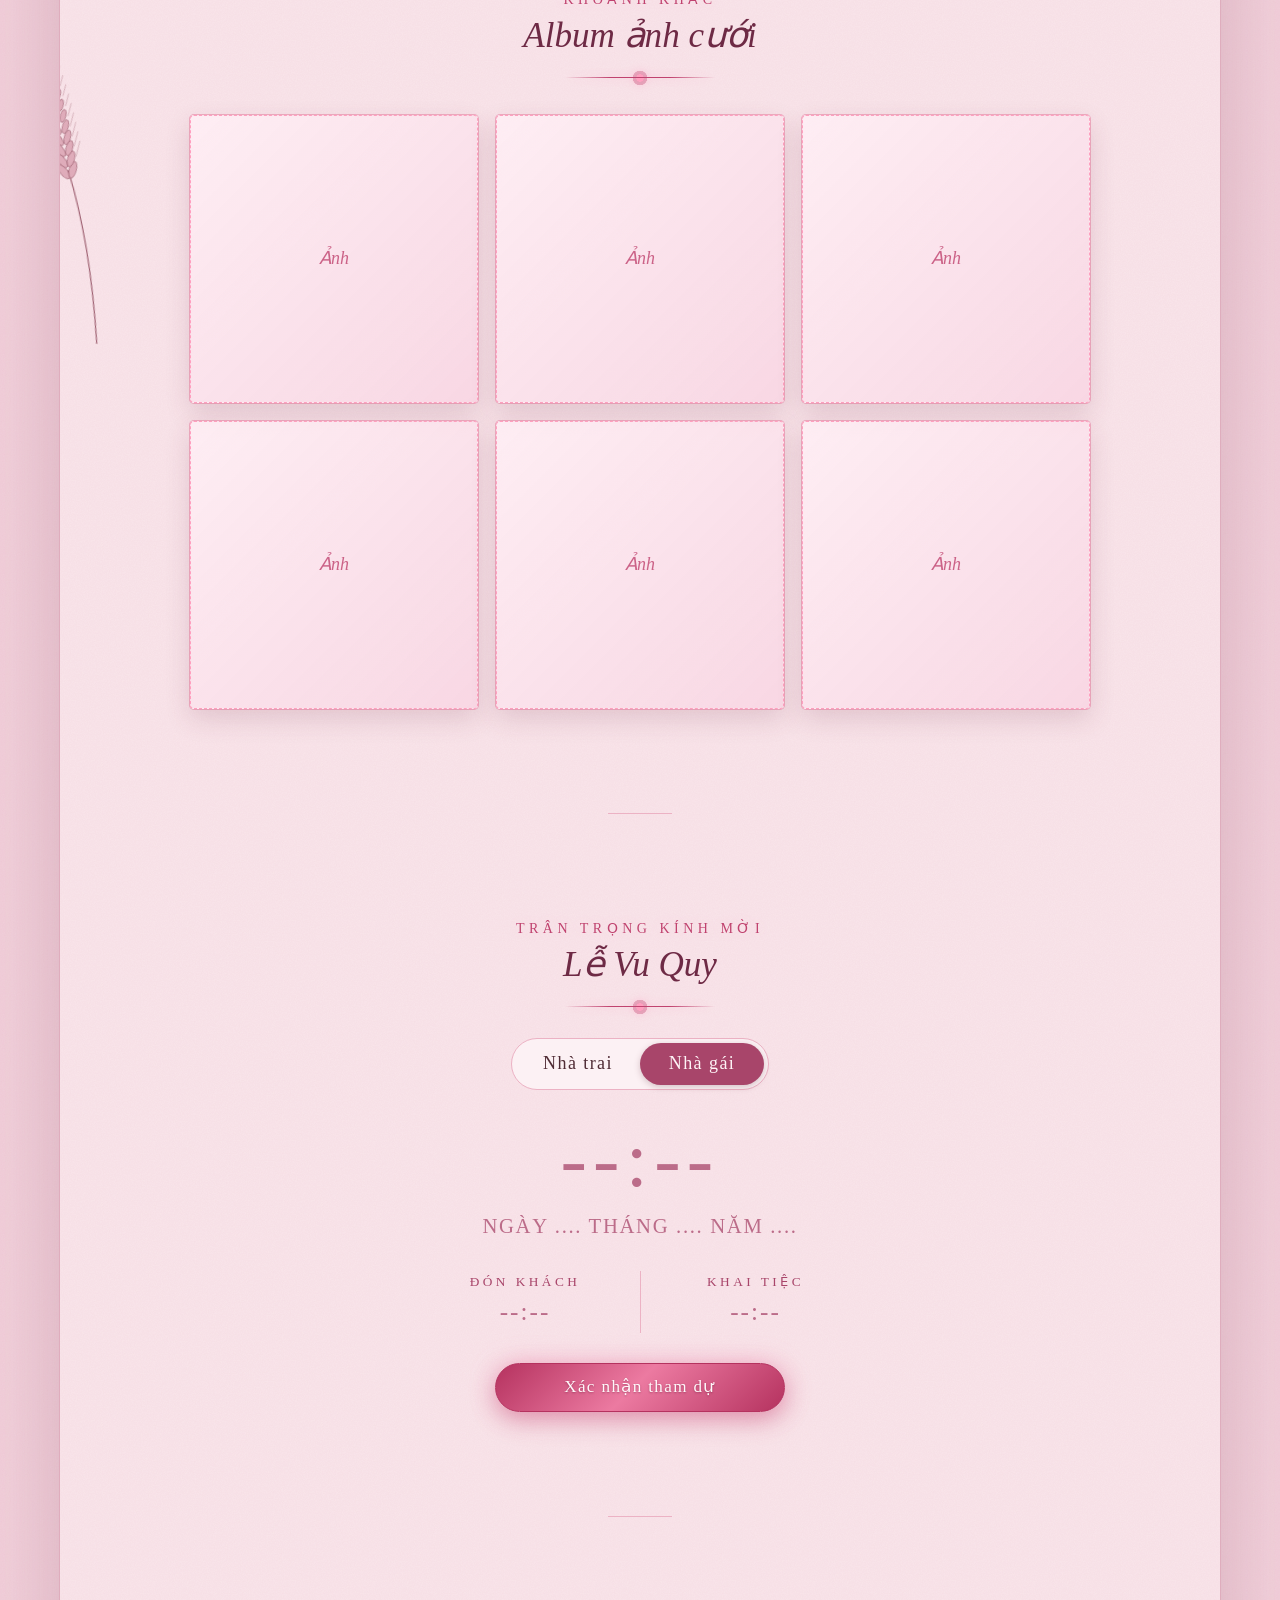
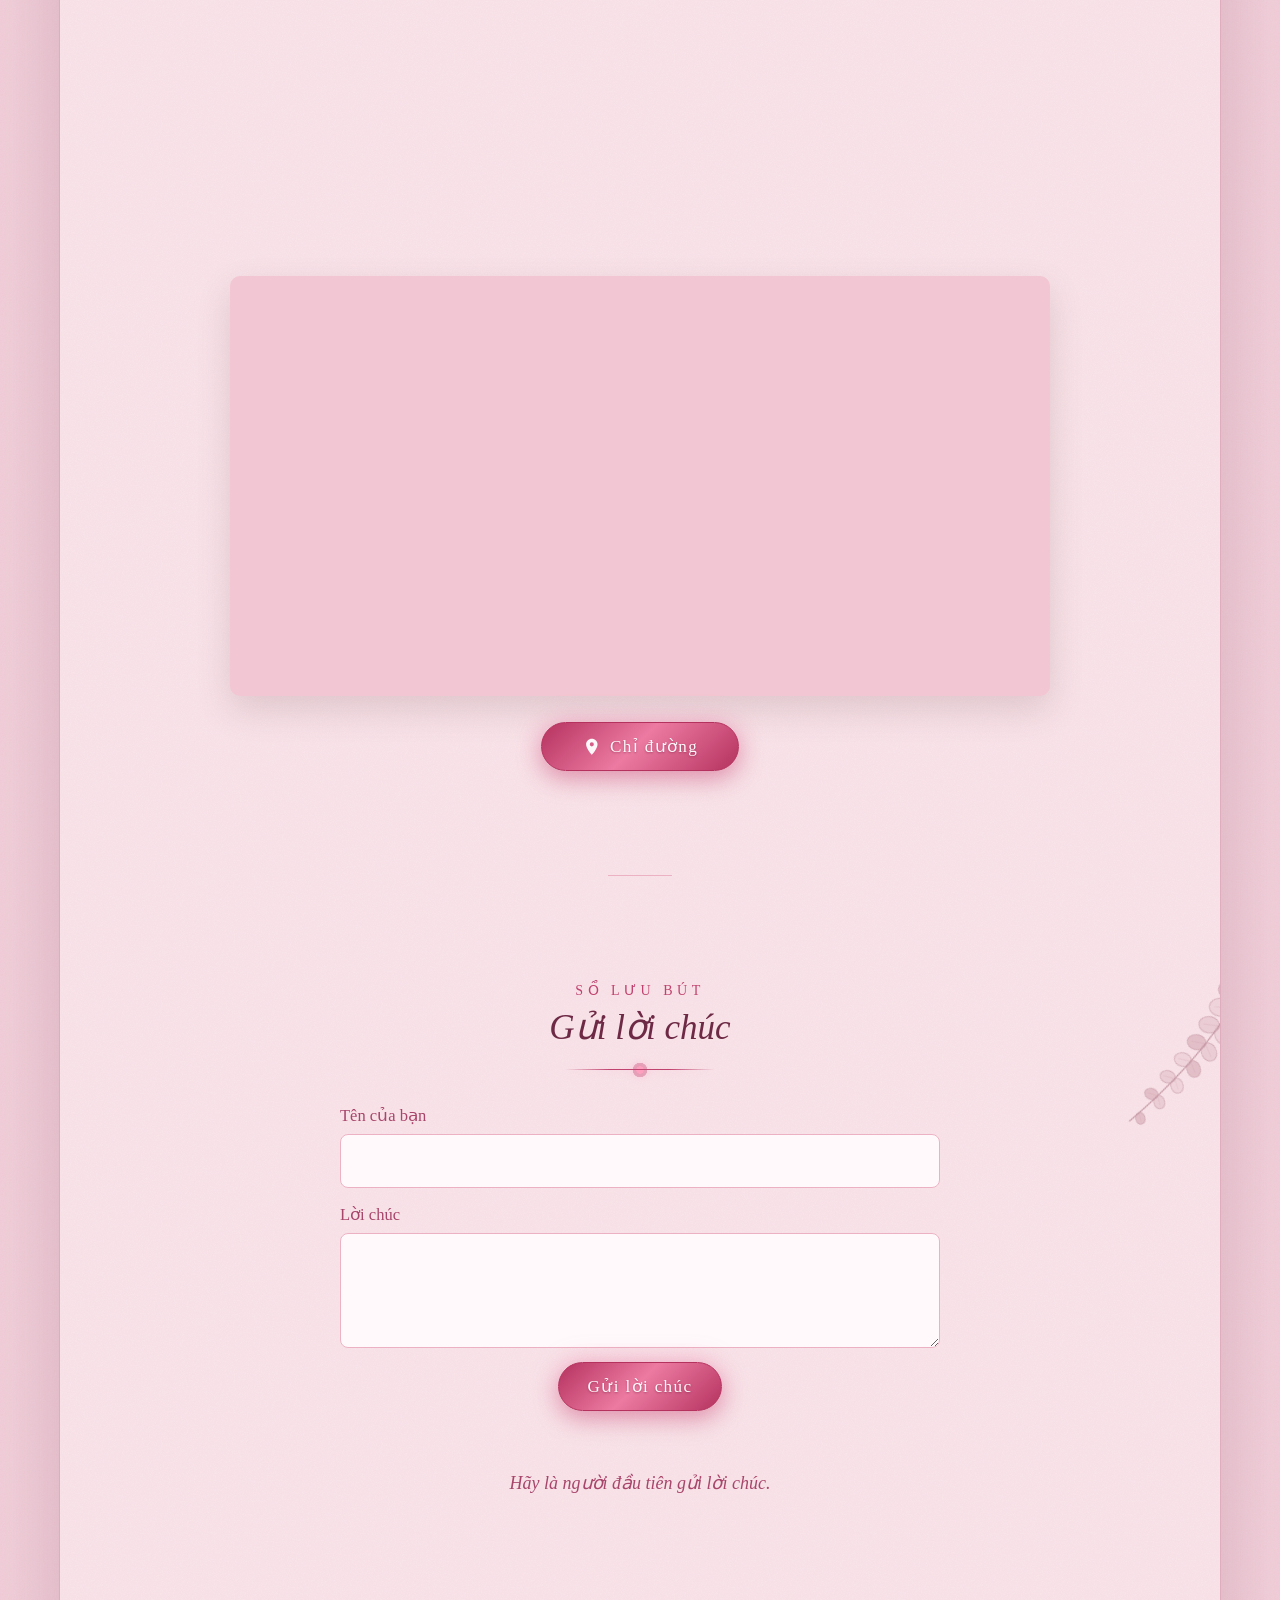
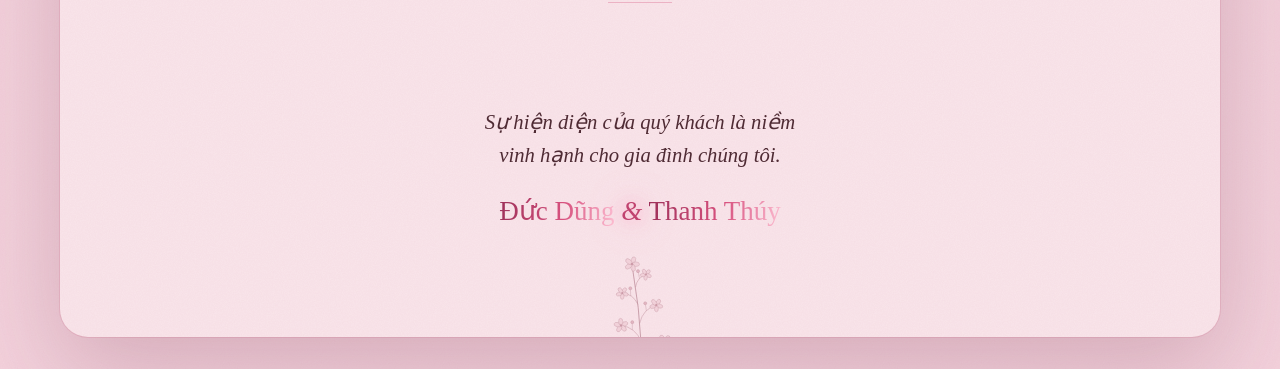
==== commit dc450f16: "Add admin page (login) and optional Supabase storage for RSVPs and wishes" ====
--- a/index.html
+++ b/index.html
@@ -4,7 +4,7 @@
   <meta charset="utf-8">
   <meta name="viewport" content="width=device-width, initial-scale=1">
   <!-- Security: the browser only runs scripts from this site and only talks to the services listed here. -->
-  <meta http-equiv="Content-Security-Policy" content="default-src 'self'; script-src 'self'; style-src 'self' 'unsafe-inline' https://fonts.googleapis.com; font-src https://fonts.gstatic.com; img-src 'self' data: blob:; media-src 'self'; frame-src https://www.google.com https://maps.google.com; connect-src 'self' https://script.google.com https://script.googleusercontent.com; object-src 'none'; base-uri 'self'; form-action 'none'">
+  <meta http-equiv="Content-Security-Policy" content="default-src 'self'; script-src 'self'; style-src 'self' 'unsafe-inline' https://fonts.googleapis.com; font-src https://fonts.gstatic.com; img-src 'self' data: blob:; media-src 'self'; frame-src https://www.google.com https://maps.google.com; connect-src 'self' https://*.supabase.co https://script.google.com https://script.googleusercontent.com; object-src 'none'; base-uri 'self'; form-action 'none'">
   <title>Thiệp cưới Đức Dũng &amp; Thanh Thúy</title>
   <meta name="description" content="Trân trọng kính mời bạn đến chung vui cùng gia đình chúng tôi.">
   <!-- Link preview on Zalo / Facebook / Messenger. Edit these three lines by hand. -->
